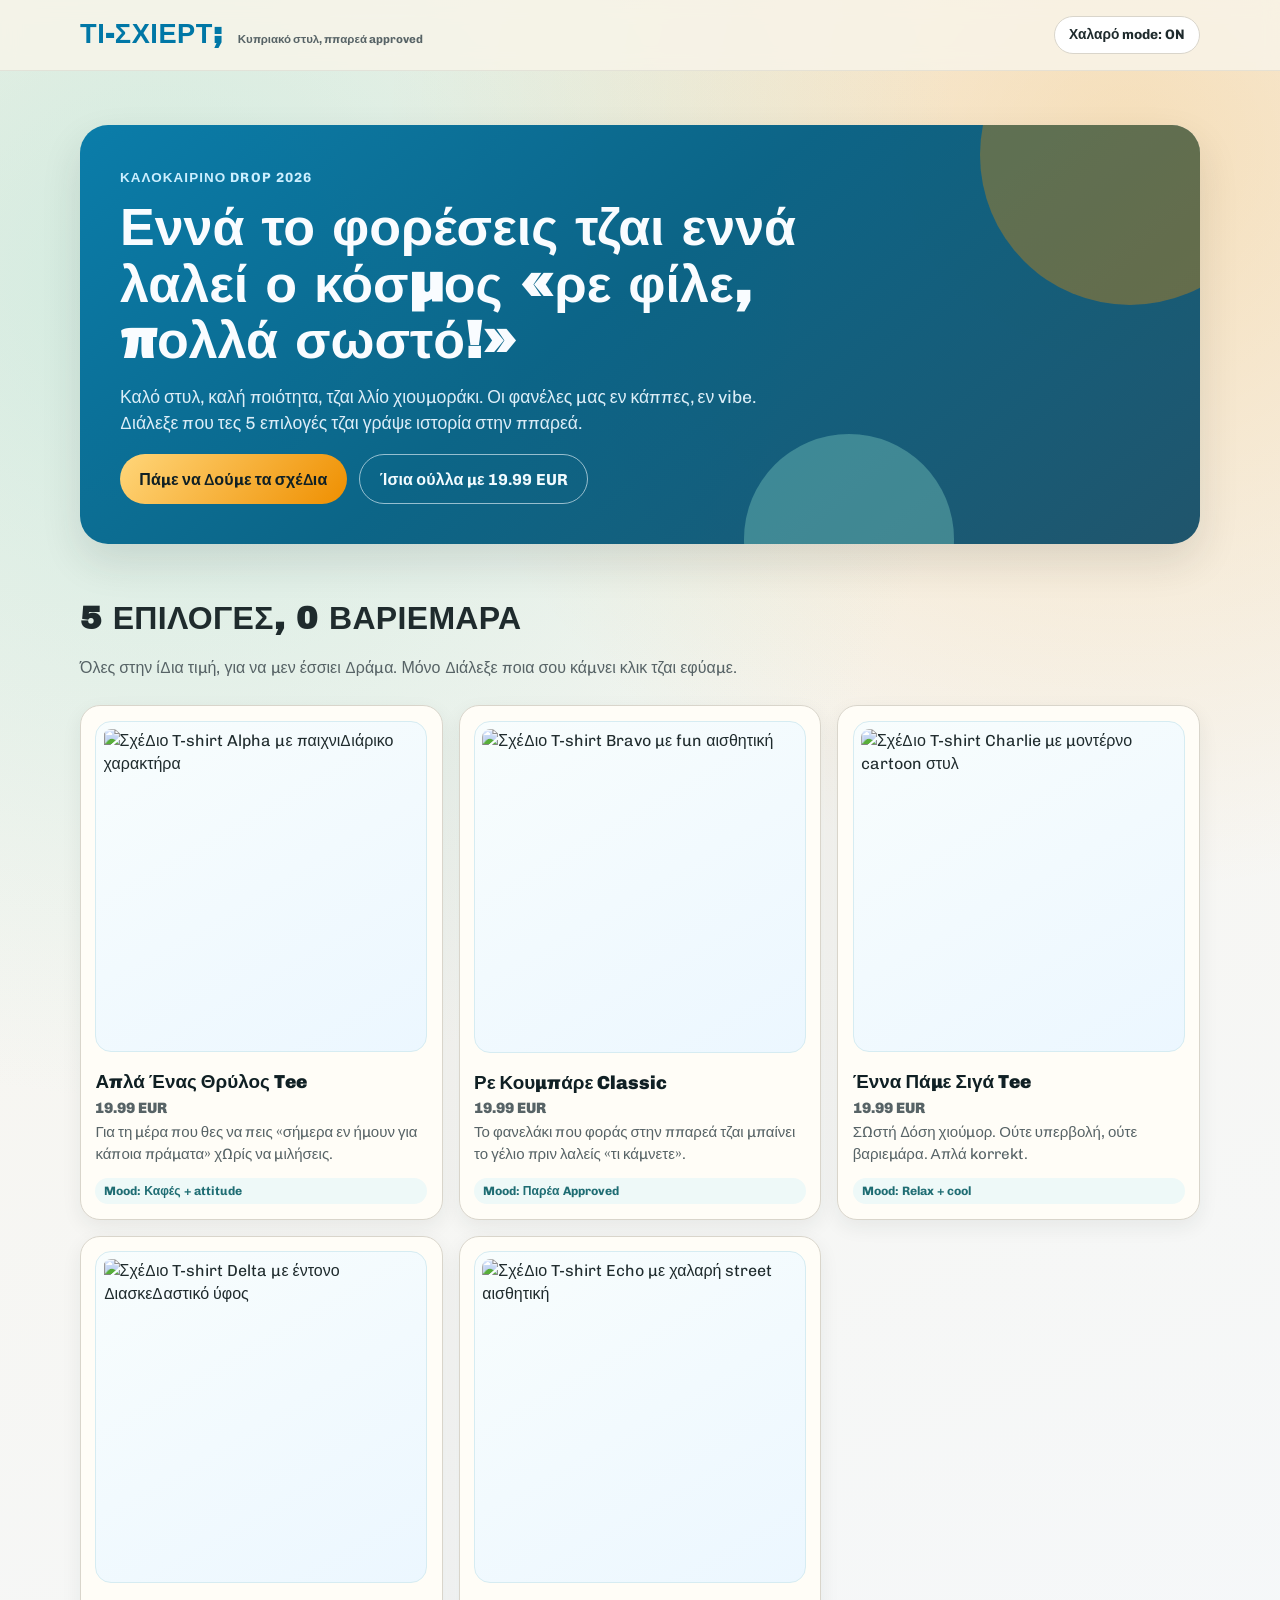
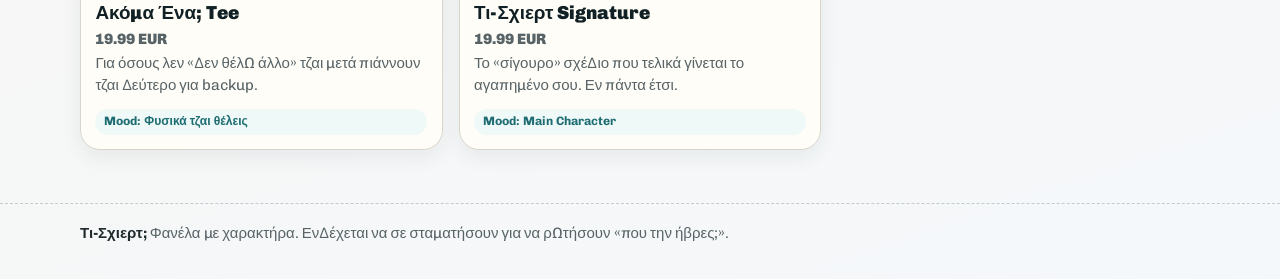
==== index.html @ bbe541c1 "Add index.html for GitHub Pages root" ====
<!DOCTYPE html>
<html lang="el">
<head>
	<meta charset="UTF-8">
	<meta name="viewport" content="width=device-width, initial-scale=1.0">
	<title>Τι-Σχιερτ; | Μαγαζί T-Shirt</title>
	<link rel="preconnect" href="https://fonts.googleapis.com">
	<link rel="preconnect" href="https://fonts.gstatic.com" crossorigin>
	<link href="https://fonts.googleapis.com/css2?family=Archivo+Black&family=Chivo:wght@400;600;700;900&display=swap" rel="stylesheet">
	<style>
		:root {
			--bg: #f8f4ea;
			--paper: #fffdf7;
			--ink: #1f2b2d;
			--muted: #576366;
			--sea: #0077a6;
			--sun: #ef8f00;
			--mint: #8dd9c8;
			--line: #d9d5cb;
			--shadow: 0 18px 40px rgba(31, 43, 45, 0.12);
			--radius-xl: 28px;
			--radius-lg: 20px;
		}

		* {
			box-sizing: border-box;
		}

		html, body {
			margin: 0;
			padding: 0;
			min-height: 100%;
		}

		body {
			font-family: "Chivo", "Segoe UI", sans-serif;
			color: var(--ink);
			background:
				radial-gradient(circle at 12% 15%, rgba(141, 217, 200, 0.35), transparent 42%),
				radial-gradient(circle at 88% 8%, rgba(239, 143, 0, 0.22), transparent 36%),
				linear-gradient(160deg, #f8f4ea 0%, #f5f8fb 100%);
			line-height: 1.45;
		}

		.container {
			width: min(1120px, calc(100% - 2rem));
			margin: 0 auto;
		}

		.site-header {
			position: sticky;
			top: 0;
			z-index: 30;
			backdrop-filter: blur(10px);
			background: rgba(248, 244, 234, 0.82);
			border-bottom: 1px solid rgba(31, 43, 45, 0.08);
		}

		.nav {
			display: flex;
			justify-content: space-between;
			align-items: center;
			gap: 1rem;
			padding: 0.95rem 0;
		}

		.brand {
			margin: 0;
			font-family: "Archivo Black", sans-serif;
			font-size: clamp(1.15rem, 1rem + 1.1vw, 1.7rem);
			letter-spacing: 0.02em;
			text-transform: uppercase;
			color: var(--sea);
		}

		.brand small {
			font-family: "Chivo", sans-serif;
			font-size: 0.72rem;
			text-transform: none;
			letter-spacing: normal;
			color: var(--muted);
			margin-left: 0.35rem;
		}

		.pill {
			display: inline-flex;
			align-items: center;
			gap: 0.45rem;
			padding: 0.5rem 0.85rem;
			border-radius: 999px;
			border: 1px solid var(--line);
			background: #fff;
			font-size: 0.86rem;
			font-weight: 700;
			color: var(--ink);
		}

		.hero {
			padding: clamp(2.2rem, 4vw, 4rem) 0 2rem;
		}

		.hero-card {
			background: linear-gradient(140deg, rgba(0, 119, 166, 0.95) 0%, rgba(0, 93, 130, 0.95) 46%, rgba(20, 77, 102, 0.95) 100%);
			color: #f9fcff;
			border-radius: var(--radius-xl);
			box-shadow: var(--shadow);
			padding: clamp(1.4rem, 3.2vw, 2.5rem);
			position: relative;
			overflow: hidden;
			isolation: isolate;
			transform: translateY(12px);
			opacity: 0;
			animation: heroIn 650ms ease-out forwards;
		}

		.hero-card::before,
		.hero-card::after {
			content: "";
			position: absolute;
			border-radius: 50%;
			pointer-events: none;
			z-index: -1;
		}

		.hero-card::before {
			width: 300px;
			height: 300px;
			right: -80px;
			top: -120px;
			background: rgba(239, 143, 0, 0.35);
		}

		.hero-card::after {
			width: 210px;
			height: 210px;
			right: 22%;
			bottom: -100px;
			background: rgba(141, 217, 200, 0.35);
		}

		.hero-label {
			display: inline-block;
			margin-bottom: 0.8rem;
			font-size: 0.84rem;
			font-weight: 700;
			letter-spacing: 0.08em;
			text-transform: uppercase;
			color: #ccefff;
		}

		.hero h2 {
			margin: 0;
			font-family: "Archivo Black", sans-serif;
			font-size: clamp(1.9rem, 1.2rem + 3.5vw, 3.25rem);
			line-height: 1.08;
			max-width: 20ch;
		}

		.hero p {
			margin: 0.95rem 0 1.2rem;
			max-width: 60ch;
			color: #dceef8;
			font-size: clamp(0.98rem, 0.9rem + 0.45vw, 1.1rem);
		}

		.hero-actions {
			display: flex;
			flex-wrap: wrap;
			gap: 0.8rem;
		}

		.button {
			border: 0;
			border-radius: 999px;
			padding: 0.78rem 1.2rem;
			font: inherit;
			font-weight: 700;
			letter-spacing: 0.01em;
			cursor: pointer;
			transition: transform 180ms ease, filter 180ms ease;
			min-height: 44px;
		}

		.button-main {
			color: #102024;
			background: linear-gradient(130deg, #ffd67a 0%, #ef8f00 100%);
		}

		.button-alt {
			color: #f1fbff;
			background: transparent;
			border: 1px solid rgba(241, 251, 255, 0.6);
		}

		.button:hover,
		.button:focus-visible {
			transform: translateY(-2px) scale(1.01);
			filter: brightness(1.03);
			outline: none;
		}

		.products {
			padding: 1.2rem 0 3.3rem;
		}

		.section-title {
			margin: 0 0 1rem;
			font-size: clamp(1.35rem, 1rem + 1.3vw, 2rem);
			font-family: "Archivo Black", sans-serif;
			color: var(--ink);
			text-transform: uppercase;
			letter-spacing: 0.01em;
		}

		.section-note {
			margin: -0.1rem 0 1.6rem;
			color: var(--muted);
			max-width: 68ch;
		}

		.product-grid {
			display: grid;
			grid-template-columns: 1fr;
			gap: 1rem;
		}

		.card {
			display: grid;
			grid-template-columns: minmax(96px, 120px) 1fr;
			gap: 1rem;
			align-items: center;
			background: var(--paper);
			border-radius: var(--radius-lg);
			border: 1px solid var(--line);
			box-shadow: 0 7px 20px rgba(31, 43, 45, 0.07);
			padding: 0.9rem;
			opacity: 0;
			transform: translateY(20px);
			transition: transform 220ms ease, box-shadow 220ms ease, border-color 220ms ease;
		}

		.card.reveal {
			animation: rise 580ms cubic-bezier(0.2, 0.8, 0.2, 1) forwards;
		}

		.card:hover,
		.card:focus-within {
			transform: translateY(-3px);
			border-color: rgba(0, 119, 166, 0.5);
			box-shadow: 0 14px 26px rgba(31, 43, 45, 0.14);
		}

		.card img {
			width: 100%;
			aspect-ratio: 1 / 1;
			object-fit: contain;
			border-radius: 16px;
			background: linear-gradient(150deg, #f8fdfd 0%, #ecf7ff 100%);
			border: 1px solid #d6ecf2;
			padding: 0.45rem;
		}

		.card h3 {
			margin: 0;
			font-size: clamp(1.02rem, 0.9rem + 0.35vw, 1.24rem);
			font-weight: 900;
			color: #102024;
		}

		.price {
			margin: 0.28rem 0;
			color: var(--sun);
			font-weight: 900;
			font-size: 1.03rem;
		}

		.card p {
			margin: 0;
			color: var(--muted);
			font-size: 0.94rem;
		}

		.tagline {
			display: inline-block;
			margin-top: 0.62rem;
			padding: 0.26rem 0.55rem;
			font-size: 0.76rem;
			font-weight: 700;
			border-radius: 999px;
			background: #eef9f8;
			color: #1f6d73;
		}

		.footer {
			padding: 1.2rem 0 2.1rem;
			border-top: 1px dashed rgba(31, 43, 45, 0.22);
			color: var(--muted);
			font-size: 0.94rem;
		}

		.footer strong {
			color: var(--ink);
		}

		.focus-ring:focus-visible,
		.card button:focus-visible,
		.button:focus-visible {
			outline: 3px solid #fed37a;
			outline-offset: 2px;
		}

		@keyframes rise {
			from {
				opacity: 0;
				transform: translateY(20px);
			}
			to {
				opacity: 1;
				transform: translateY(0);
			}
		}

		@keyframes heroIn {
			to {
				opacity: 1;
				transform: translateY(0);
			}
		}

		@media (min-width: 680px) {
			.product-grid {
				grid-template-columns: repeat(2, minmax(0, 1fr));
			}
		}

		@media (min-width: 980px) {
			.hero {
				padding-top: 3.4rem;
			}

			.product-grid {
				grid-template-columns: repeat(3, minmax(0, 1fr));
			}

			.card {
				grid-template-columns: 1fr;
				align-items: start;
			}

			.card-body {
				display: grid;
				gap: 0.15rem;
			}
		}
	</style>
</head>
<body>
	<header class="site-header">
		<div class="container nav">
			<h1 class="brand">Τι-Σχιερτ; <small>Κυπριακό στυλ, ππαρεά approved</small></h1>
			<span class="pill" aria-label="Διάθεση σελίδας">Χαλαρό mode: ON</span>
		</div>
	</header>

	<main>
		<section class="hero" aria-labelledby="hero-title">
			<div class="container hero-card">
				<span class="hero-label">Καλοκαιρινό Drop 2026</span>
				<h2 id="hero-title">Εννά το φορέσεις τζαι εννά λαλεί ο κόσμος «ρε φίλε, πολλά σωστό!»</h2>
				<p>
					Καλό στυλ, καλή ποιότητα, τζαι λλίο χιουμοράκι. Οι φανέλες μας εν κάππες, εν vibe.
					Διάλεξε που τες 5 επιλογές τζαι γράψε ιστορία στην ππαρεά.
				</p>
				<div class="hero-actions">
					<button class="button button-main focus-ring" type="button">Πάμε να δούμε τα σχέδια</button>
					<button class="button button-alt focus-ring" type="button">Ίσια ούλλα με 19.99 EUR</button>
				</div>
			</div>
		</section>

		<section class="products" aria-labelledby="products-title">
			<div class="container">
				<h2 class="section-title" id="products-title">5 επιλογές, 0 βαριεμάρα</h2>
				<p class="section-note">
					Όλες στην ίδια τιμή, για να μεν έσσιει δράμα. Μόνο διάλεξε ποια σου κάμνει κλικ τζαι εφύαμε.
				</p>

				<div class="product-grid">
					<article class="card" style="animation-delay: 80ms;">
						<img src="assets/icons/a1.png" alt="Σχέδιο T-shirt Alpha με παιχνιδιάρικο χαρακτήρα">
						<div class="card-body">
							<h3>Απλά Ένας Θρύλος Tee</h3>
							<p class="price">19.99 EUR</p>
							<p>Για τη μέρα που θες να πεις «σήμερα εν ήμουν για κάποια πράματα» χωρίς να μιλήσεις.</p>
							<span class="tagline">Mood: Καφές + attitude</span>
						</div>
					</article>

					<article class="card" style="animation-delay: 140ms;">
						<img src="assets/icons/b1.png" alt="Σχέδιο T-shirt Bravo με fun αισθητική">
						<div class="card-body">
							<h3>Ρε Κουμπάρε Classic</h3>
							<p class="price">19.99 EUR</p>
							<p>Το φανελάκι που φοράς στην ππαρεά τζαι μπαίνει το γέλιο πριν λαλείς «τι κάμνετε».</p>
							<span class="tagline">Mood: Παρέα Approved</span>
						</div>
					</article>

					<article class="card" style="animation-delay: 200ms;">
						<img src="assets/icons/c1.png" alt="Σχέδιο T-shirt Charlie με μοντέρνο cartoon στυλ">
						<div class="card-body">
							<h3>Έννα Πάμε Σιγά Tee</h3>
							<p class="price">19.99 EUR</p>
							<p>Σωστή δόση χιούμορ. Ούτε υπερβολή, ούτε βαριεμάρα. Απλά korrekt.</p>
							<span class="tagline">Mood: Relax + cool</span>
						</div>
					</article>

					<article class="card" style="animation-delay: 260ms;">
						<img src="assets/icons/d1.png" alt="Σχέδιο T-shirt Delta με έντονο διασκεδαστικό ύφος">
						<div class="card-body">
							<h3>Ακόμα Ένα; Tee</h3>
							<p class="price">19.99 EUR</p>
							<p>Για όσους λεν «δεν θέλω άλλο» τζαι μετά πιάννουν τζαι δεύτερο για backup.</p>
							<span class="tagline">Mood: Φυσικά τζαι θέλεις</span>
						</div>
					</article>

					<article class="card" style="animation-delay: 320ms;">
						<img src="assets/icons/e1.png" alt="Σχέδιο T-shirt Echo με χαλαρή street αισθητική">
						<div class="card-body">
							<h3>Τι-Σχιερτ Signature</h3>
							<p class="price">19.99 EUR</p>
							<p>Το «σίγουρο» σχέδιο που τελικά γίνεται το αγαπημένο σου. Εν πάντα έτσι.</p>
							<span class="tagline">Mood: Main Character</span>
						</div>
					</article>
				</div>
			</div>
		</section>
	</main>

	<footer class="footer">
		<div class="container">
			<strong>Τι-Σχιερτ;</strong> Φανέλα με χαρακτήρα. Ενδέχεται να σε σταματήσουν για να ρωτήσουν «που την ήβρες;».
		</div>
	</footer>

	<script>
		const cards = document.querySelectorAll('.card');
		const observer = new IntersectionObserver((entries) => {
			entries.forEach((entry) => {
				if (entry.isIntersecting) {
					entry.target.classList.add('reveal');
					observer.unobserve(entry.target);
				}
			});
		}, { threshold: 0.18 });

		cards.forEach((card) => observer.observe(card));
	</script>
</body>
</html>
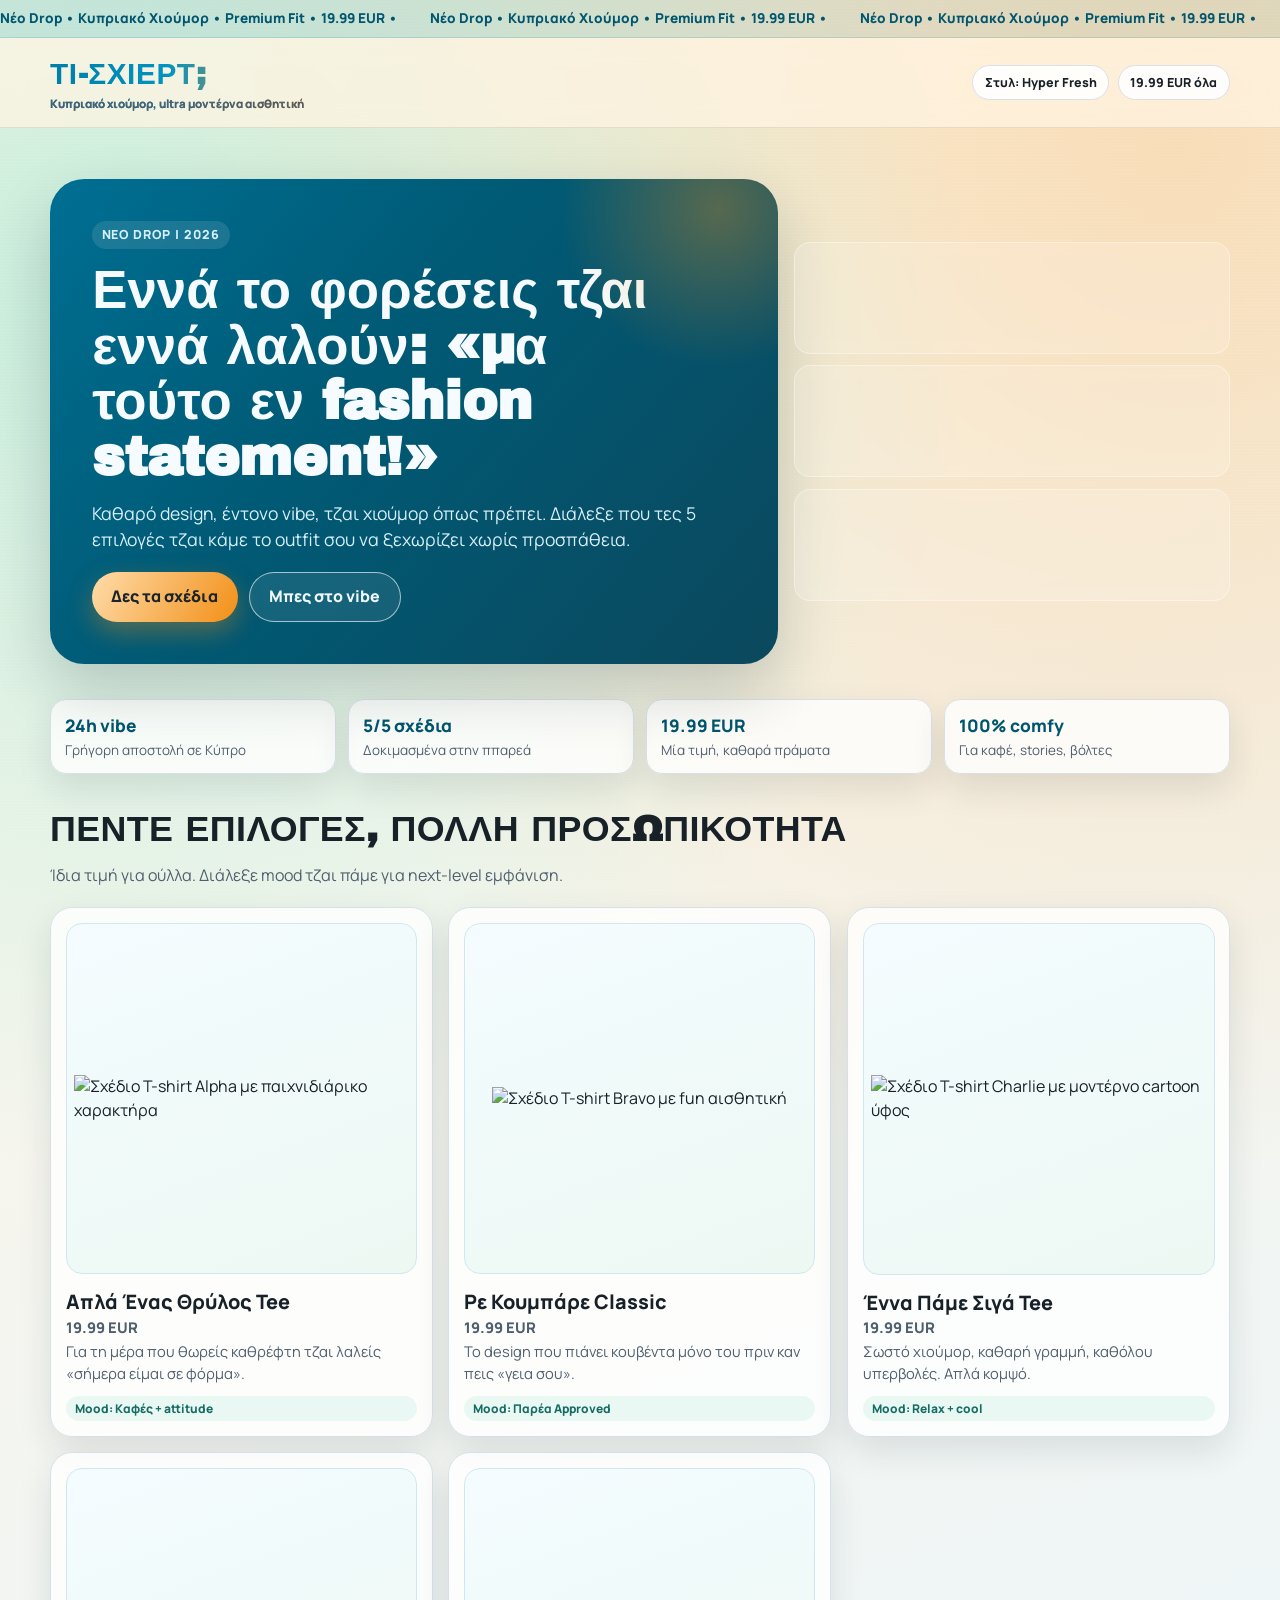
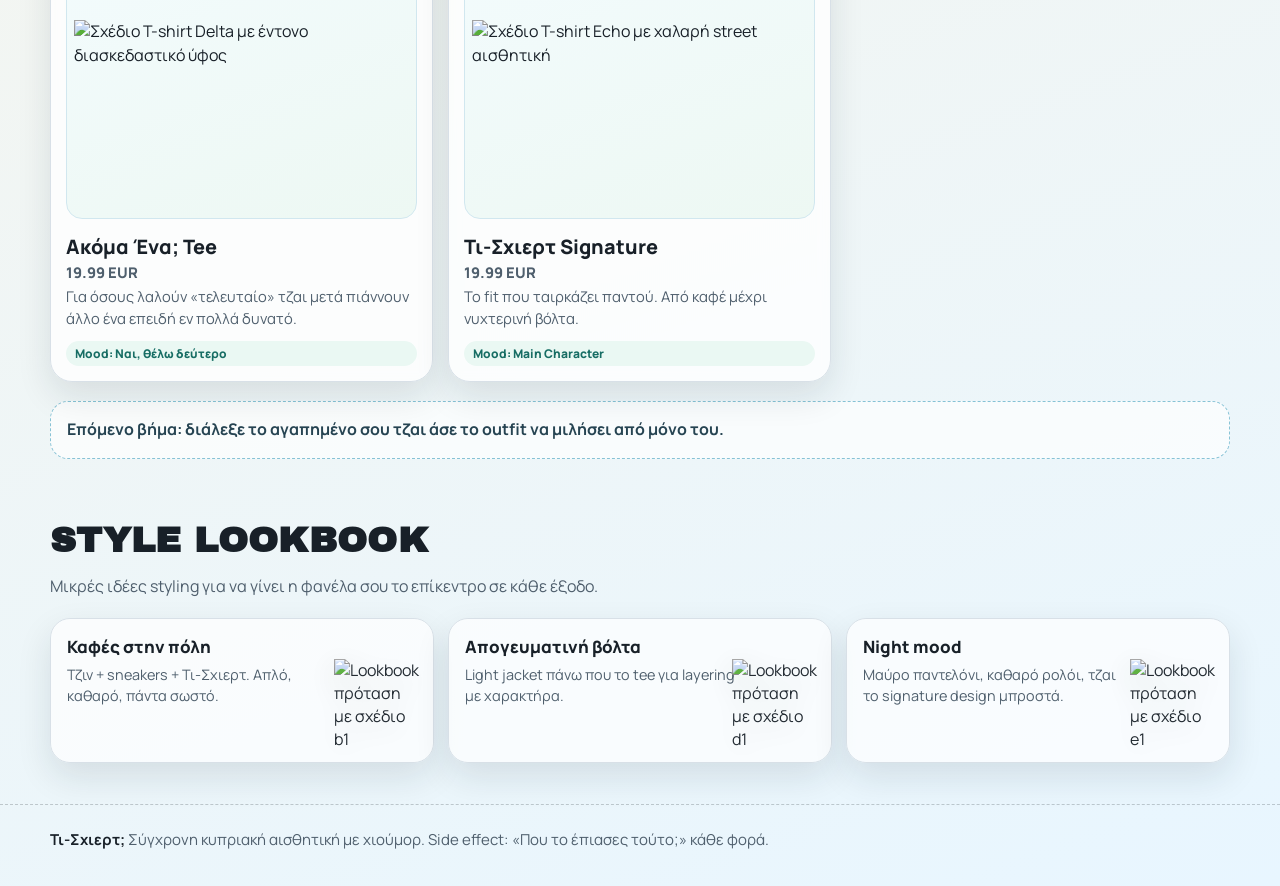
==== commit 8dea471c: "Elevate UI with ultra-modern visuals and richer animations" ====
--- a/index.html
+++ b/index.html
@@ -3,57 +3,120 @@
 <head>
 	<meta charset="UTF-8">
 	<meta name="viewport" content="width=device-width, initial-scale=1.0">
-	<title>Τι-Σχιερτ; | Μαγαζί T-Shirt</title>
+	<title>Τι-Σχιερτ; | Ultra Modern T-Shirt Shop</title>
 	<link rel="preconnect" href="https://fonts.googleapis.com">
 	<link rel="preconnect" href="https://fonts.gstatic.com" crossorigin>
-	<link href="https://fonts.googleapis.com/css2?family=Archivo+Black&family=Chivo:wght@400;600;700;900&display=swap" rel="stylesheet">
+	<link href="https://fonts.googleapis.com/css2?family=Archivo+Black&family=Manrope:wght@400;500;600;700;800&display=swap" rel="stylesheet">
 	<style>
 		:root {
-			--bg: #f8f4ea;
-			--paper: #fffdf7;
-			--ink: #1f2b2d;
-			--muted: #576366;
-			--sea: #0077a6;
-			--sun: #ef8f00;
-			--mint: #8dd9c8;
-			--line: #d9d5cb;
-			--shadow: 0 18px 40px rgba(31, 43, 45, 0.12);
-			--radius-xl: 28px;
-			--radius-lg: 20px;
+			--bg-1: #fff5e3;
+			--bg-2: #e8f6ff;
+			--ink: #182028;
+			--muted: #4f5f6d;
+			--brand: #007ea7;
+			--brand-deep: #00566f;
+			--accent: #f28f16;
+			--mint: #97e8d4;
+			--line: #d8e0e7;
+			--card: rgba(255, 255, 255, 0.78);
+			--shadow-soft: 0 14px 35px rgba(20, 36, 46, 0.11);
+			--shadow-strong: 0 26px 60px rgba(20, 36, 46, 0.2);
+			--radius-xl: 34px;
+			--radius-lg: 22px;
 		}
 
 		* {
 			box-sizing: border-box;
 		}
 
-		html, body {
+		html,
+		body {
 			margin: 0;
 			padding: 0;
-			min-height: 100%;
 		}
 
 		body {
-			font-family: "Chivo", "Segoe UI", sans-serif;
+			font-family: "Manrope", "Segoe UI", sans-serif;
 			color: var(--ink);
+			line-height: 1.45;
 			background:
-				radial-gradient(circle at 12% 15%, rgba(141, 217, 200, 0.35), transparent 42%),
-				radial-gradient(circle at 88% 8%, rgba(239, 143, 0, 0.22), transparent 36%),
-				linear-gradient(160deg, #f8f4ea 0%, #f5f8fb 100%);
-			line-height: 1.45;
+				radial-gradient(circle at 8% 12%, rgba(151, 232, 212, 0.52), transparent 35%),
+				radial-gradient(circle at 92% 6%, rgba(242, 143, 22, 0.24), transparent 40%),
+				linear-gradient(160deg, var(--bg-1) 0%, var(--bg-2) 100%);
+			min-height: 100vh;
+			overflow-x: hidden;
+		}
+
+		body::before {
+			content: "";
+			position: fixed;
+			inset: 0;
+			pointer-events: none;
+			z-index: -1;
+			opacity: 0.22;
+			background: repeating-linear-gradient(
+				0deg,
+				rgba(255, 255, 255, 0.35) 0,
+				rgba(255, 255, 255, 0.35) 1px,
+				transparent 1px,
+				transparent 3px
+			);
+		}
+
+		.progress-line {
+			position: fixed;
+			top: 0;
+			left: 0;
+			height: 4px;
+			width: 0;
+			z-index: 120;
+			background: linear-gradient(90deg, #00a4da 0%, #35c4ef 35%, #f28f16 100%);
+			box-shadow: 0 2px 12px rgba(0, 126, 167, 0.45);
+		}
+
+		.pointer-glow {
+			position: fixed;
+			width: 320px;
+			height: 320px;
+			border-radius: 50%;
+			pointer-events: none;
+			z-index: 2;
+			opacity: 0;
+			mix-blend-mode: screen;
+			background: radial-gradient(circle, rgba(94, 198, 230, 0.24) 0%, rgba(94, 198, 230, 0) 65%);
+			transform: translate(-50%, -50%);
+			transition: opacity 220ms ease;
 		}
 
 		.container {
-			width: min(1120px, calc(100% - 2rem));
+			width: min(1180px, calc(100% - 2rem));
 			margin: 0 auto;
+		}
+
+		.top-strip {
+			background: rgba(0, 126, 167, 0.1);
+			border-bottom: 1px solid rgba(0, 126, 167, 0.16);
+			overflow: hidden;
+		}
+
+		.marquee {
+			display: flex;
+			gap: 2rem;
+			width: max-content;
+			padding: 0.55rem 0;
+			font-size: 0.85rem;
+			font-weight: 800;
+			color: var(--brand-deep);
+			animation: moveStrip 24s linear infinite;
 		}
 
 		.site-header {
 			position: sticky;
 			top: 0;
-			z-index: 30;
-			backdrop-filter: blur(10px);
-			background: rgba(248, 244, 234, 0.82);
-			border-bottom: 1px solid rgba(31, 43, 45, 0.08);
+			z-index: 100;
+			background: rgba(255, 245, 227, 0.73);
+			backdrop-filter: blur(12px);
+			border-bottom: 1px solid rgba(24, 32, 40, 0.1);
 		}
 
 		.nav {
@@ -61,241 +124,415 @@
 			justify-content: space-between;
 			align-items: center;
 			gap: 1rem;
-			padding: 0.95rem 0;
+			padding: 0.9rem 0;
 		}
 
 		.brand {
 			margin: 0;
 			font-family: "Archivo Black", sans-serif;
-			font-size: clamp(1.15rem, 1rem + 1.1vw, 1.7rem);
+			font-size: clamp(1.1rem, 1rem + 1.4vw, 1.86rem);
+			text-transform: uppercase;
 			letter-spacing: 0.02em;
-			text-transform: uppercase;
-			color: var(--sea);
+			background: linear-gradient(100deg, #007ea7 0%, #0093c2 45%, #f28f16 100%);
+			-webkit-background-clip: text;
+			background-clip: text;
+			color: transparent;
 		}
 
 		.brand small {
-			font-family: "Chivo", sans-serif;
+			display: block;
+			font-family: "Manrope", sans-serif;
 			font-size: 0.72rem;
+			font-weight: 800;
+			letter-spacing: 0;
 			text-transform: none;
-			letter-spacing: normal;
 			color: var(--muted);
-			margin-left: 0.35rem;
-		}
-
-		.pill {
-			display: inline-flex;
+		}
+
+		.nav-right {
+			display: flex;
+			gap: 0.55rem;
 			align-items: center;
-			gap: 0.45rem;
-			padding: 0.5rem 0.85rem;
+		}
+
+		.badge {
+			font-size: 0.78rem;
+			font-weight: 800;
+			padding: 0.45rem 0.72rem;
 			border-radius: 999px;
+			background: rgba(255, 255, 255, 0.9);
 			border: 1px solid var(--line);
-			background: #fff;
-			font-size: 0.86rem;
-			font-weight: 700;
-			color: var(--ink);
+			white-space: nowrap;
 		}
 
 		.hero {
-			padding: clamp(2.2rem, 4vw, 4rem) 0 2rem;
+			padding: clamp(1.8rem, 4vw, 3.8rem) 0 1.2rem;
+		}
+
+		.hero-grid {
+			display: grid;
+			gap: 1rem;
 		}
 
 		.hero-card {
-			background: linear-gradient(140deg, rgba(0, 119, 166, 0.95) 0%, rgba(0, 93, 130, 0.95) 46%, rgba(20, 77, 102, 0.95) 100%);
-			color: #f9fcff;
-			border-radius: var(--radius-xl);
-			box-shadow: var(--shadow);
-			padding: clamp(1.4rem, 3.2vw, 2.5rem);
 			position: relative;
 			overflow: hidden;
 			isolation: isolate;
-			transform: translateY(12px);
+			border-radius: var(--radius-xl);
+			padding: clamp(1.3rem, 3.3vw, 2.7rem);
+			color: #f6fbff;
+			background: linear-gradient(130deg, #006f93 0%, #005a75 42%, #0b485d 100%);
+			box-shadow: var(--shadow-strong);
+			transform: translateY(16px);
 			opacity: 0;
-			animation: heroIn 650ms ease-out forwards;
-		}
-
-		.hero-card::before,
+			animation: revealUp 760ms cubic-bezier(0.2, 0.8, 0.2, 1) forwards;
+		}
+
+		.hero-card::before {
+			content: "";
+			position: absolute;
+			inset: -2px;
+			border-radius: inherit;
+			padding: 1px;
+			background: conic-gradient(from 140deg, rgba(255, 255, 255, 0.35), rgba(151, 232, 212, 0.5), rgba(242, 143, 22, 0.4), rgba(255, 255, 255, 0.35));
+			-webkit-mask: linear-gradient(#fff 0 0) content-box, linear-gradient(#fff 0 0);
+			-webkit-mask-composite: xor;
+			mask-composite: exclude;
+			opacity: 0.7;
+			animation: spinBorder 12s linear infinite;
+			pointer-events: none;
+		}
+
 		.hero-card::after {
 			content: "";
 			position: absolute;
+			width: 340px;
+			height: 340px;
+			right: -110px;
+			top: -140px;
 			border-radius: 50%;
+			background: radial-gradient(circle, rgba(242, 143, 22, 0.35) 0%, rgba(242, 143, 22, 0) 66%);
 			pointer-events: none;
-			z-index: -1;
-		}
-
-		.hero-card::before {
-			width: 300px;
-			height: 300px;
-			right: -80px;
-			top: -120px;
-			background: rgba(239, 143, 0, 0.35);
-		}
-
-		.hero-card::after {
-			width: 210px;
-			height: 210px;
-			right: 22%;
-			bottom: -100px;
-			background: rgba(141, 217, 200, 0.35);
 		}
 
 		.hero-label {
 			display: inline-block;
-			margin-bottom: 0.8rem;
-			font-size: 0.84rem;
-			font-weight: 700;
+			padding: 0.3rem 0.58rem;
+			border-radius: 999px;
+			font-size: 0.78rem;
+			font-weight: 800;
 			letter-spacing: 0.08em;
 			text-transform: uppercase;
-			color: #ccefff;
-		}
-
-		.hero h2 {
-			margin: 0;
+			color: #d7f1ff;
+			background: rgba(255, 255, 255, 0.11);
+			backdrop-filter: blur(4px);
+		}
+
+		.hero-title {
+			margin: 0.9rem 0 0;
 			font-family: "Archivo Black", sans-serif;
-			font-size: clamp(1.9rem, 1.2rem + 3.5vw, 3.25rem);
-			line-height: 1.08;
-			max-width: 20ch;
-		}
-
-		.hero p {
-			margin: 0.95rem 0 1.2rem;
-			max-width: 60ch;
-			color: #dceef8;
-			font-size: clamp(0.98rem, 0.9rem + 0.45vw, 1.1rem);
+			font-size: clamp(1.7rem, 1.14rem + 3.4vw, 3.3rem);
+			line-height: 1.05;
+			max-width: 16ch;
+		}
+
+		.hero-text {
+			margin: 1rem 0 1.25rem;
+			max-width: 58ch;
+			font-size: clamp(0.96rem, 0.88rem + 0.4vw, 1.1rem);
+			color: #d9f0fb;
 		}
 
 		.hero-actions {
 			display: flex;
 			flex-wrap: wrap;
-			gap: 0.8rem;
+			gap: 0.72rem;
 		}
 
 		.button {
+			appearance: none;
 			border: 0;
 			border-radius: 999px;
-			padding: 0.78rem 1.2rem;
+			padding: 0.76rem 1.2rem;
+			min-height: 46px;
 			font: inherit;
-			font-weight: 700;
-			letter-spacing: 0.01em;
+			font-weight: 800;
 			cursor: pointer;
-			transition: transform 180ms ease, filter 180ms ease;
-			min-height: 44px;
+			transition: transform 180ms ease, filter 180ms ease, box-shadow 180ms ease;
 		}
 
 		.button-main {
-			color: #102024;
-			background: linear-gradient(130deg, #ffd67a 0%, #ef8f00 100%);
+			background: linear-gradient(120deg, #ffdcaa 0%, #f28f16 100%);
+			color: #1b232b;
+			box-shadow: 0 10px 24px rgba(242, 143, 22, 0.35);
 		}
 
 		.button-alt {
-			color: #f1fbff;
-			background: transparent;
-			border: 1px solid rgba(241, 251, 255, 0.6);
+			color: #edf9ff;
+			border: 1px solid rgba(255, 255, 255, 0.63);
+			background: rgba(255, 255, 255, 0.08);
 		}
 
 		.button:hover,
 		.button:focus-visible {
-			transform: translateY(-2px) scale(1.01);
-			filter: brightness(1.03);
+			transform: translateY(-2px) scale(1.015);
+			filter: brightness(1.05);
 			outline: none;
 		}
 
+		.hero-visual {
+			display: grid;
+			grid-template-columns: repeat(3, minmax(0, 1fr));
+			gap: 0.72rem;
+			perspective: 900px;
+			margin-top: 0.95rem;
+		}
+
+		.float-card {
+			min-height: 90px;
+			display: grid;
+			place-items: center;
+			padding: 0.55rem;
+			border-radius: 16px;
+			background: rgba(255, 255, 255, 0.16);
+			border: 1px solid rgba(255, 255, 255, 0.38);
+			backdrop-filter: blur(6px);
+			transform-style: preserve-3d;
+			transition: transform 280ms ease;
+			animation: floatY 4.3s ease-in-out infinite;
+		}
+
+		.float-card:nth-child(2) {
+			animation-delay: 300ms;
+		}
+
+		.float-card:nth-child(3) {
+			animation-delay: 600ms;
+		}
+
+		.float-card img {
+			width: min(72px, 100%);
+			height: auto;
+			filter: drop-shadow(0 4px 10px rgba(0, 0, 0, 0.18));
+		}
+
+		.strip {
+			padding: 1rem 0 1.45rem;
+		}
+
+		.strip-grid {
+			display: grid;
+			gap: 0.75rem;
+			grid-template-columns: repeat(2, minmax(0, 1fr));
+		}
+
+		.kpi {
+			padding: 0.78rem 0.9rem;
+			border-radius: 16px;
+			border: 1px solid var(--line);
+			background: var(--card);
+			box-shadow: var(--shadow-soft);
+		}
+
+		.kpi strong {
+			display: block;
+			font-size: 1.08rem;
+			font-weight: 900;
+			color: var(--brand-deep);
+		}
+
+		.kpi span {
+			font-size: 0.84rem;
+			color: var(--muted);
+		}
+
 		.products {
-			padding: 1.2rem 0 3.3rem;
+			padding: 0.4rem 0 2.3rem;
 		}
 
 		.section-title {
-			margin: 0 0 1rem;
-			font-size: clamp(1.35rem, 1rem + 1.3vw, 2rem);
+			margin: 0;
 			font-family: "Archivo Black", sans-serif;
-			color: var(--ink);
+			font-size: clamp(1.34rem, 1rem + 1.6vw, 2.24rem);
+			letter-spacing: 0.01em;
 			text-transform: uppercase;
-			letter-spacing: 0.01em;
 		}
 
 		.section-note {
-			margin: -0.1rem 0 1.6rem;
+			margin: 0.5rem 0 1.25rem;
+			max-width: 62ch;
 			color: var(--muted);
-			max-width: 68ch;
 		}
 
 		.product-grid {
 			display: grid;
 			grid-template-columns: 1fr;
+			gap: 0.95rem;
+		}
+
+		.card {
+			position: relative;
+			overflow: hidden;
+			display: grid;
+			grid-template-columns: minmax(94px, 118px) 1fr;
+			align-items: center;
 			gap: 1rem;
-		}
-
-		.card {
-			display: grid;
-			grid-template-columns: minmax(96px, 120px) 1fr;
-			gap: 1rem;
-			align-items: center;
-			background: var(--paper);
+			padding: 0.92rem;
 			border-radius: var(--radius-lg);
 			border: 1px solid var(--line);
-			box-shadow: 0 7px 20px rgba(31, 43, 45, 0.07);
-			padding: 0.9rem;
+			background: var(--card);
+			backdrop-filter: blur(6px);
+			box-shadow: var(--shadow-soft);
 			opacity: 0;
-			transform: translateY(20px);
-			transition: transform 220ms ease, box-shadow 220ms ease, border-color 220ms ease;
+			transform: translateY(20px) scale(0.99);
+			transition: transform 230ms ease, box-shadow 230ms ease, border-color 230ms ease;
+		}
+
+		.card::after {
+			content: "";
+			position: absolute;
+			inset: 0;
+			pointer-events: none;
+			background: linear-gradient(115deg, transparent 0%, rgba(255, 255, 255, 0.42) 44%, transparent 70%);
+			transform: translateX(-120%);
+			transition: transform 520ms ease;
+		}
+
+		.card:hover::after {
+			transform: translateX(120%);
 		}
 
 		.card.reveal {
-			animation: rise 580ms cubic-bezier(0.2, 0.8, 0.2, 1) forwards;
+			animation: cardIn 640ms cubic-bezier(0.2, 0.8, 0.2, 1) forwards;
 		}
 
 		.card:hover,
 		.card:focus-within {
-			transform: translateY(-3px);
-			border-color: rgba(0, 119, 166, 0.5);
-			box-shadow: 0 14px 26px rgba(31, 43, 45, 0.14);
-		}
-
-		.card img {
+			transform: translateY(-4px) scale(1.003);
+			border-color: rgba(0, 126, 167, 0.45);
+			box-shadow: var(--shadow-strong);
+		}
+
+		.card-media {
 			width: 100%;
 			aspect-ratio: 1 / 1;
-			object-fit: contain;
+			display: grid;
+			place-items: center;
+			padding: 0.45rem;
 			border-radius: 16px;
-			background: linear-gradient(150deg, #f8fdfd 0%, #ecf7ff 100%);
-			border: 1px solid #d6ecf2;
-			padding: 0.45rem;
+			border: 1px solid #d1e7ef;
+			background: linear-gradient(160deg, #f4fcff 0%, #edf8f3 100%);
+		}
+
+		.card-media img {
+			max-width: 100%;
+			height: auto;
+			transition: transform 260ms ease;
+		}
+
+		.card:hover .card-media img {
+			transform: translateY(-2px) scale(1.06) rotate(-1.3deg);
 		}
 
 		.card h3 {
 			margin: 0;
-			font-size: clamp(1.02rem, 0.9rem + 0.35vw, 1.24rem);
+			font-size: clamp(1rem, 0.9rem + 0.5vw, 1.24rem);
+			line-height: 1.16;
 			font-weight: 900;
-			color: #102024;
 		}
 
 		.price {
 			margin: 0.28rem 0;
-			color: var(--sun);
+			font-size: 1.03rem;
 			font-weight: 900;
-			font-size: 1.03rem;
+			color: #db7b07;
 		}
 
 		.card p {
 			margin: 0;
+			font-size: 0.92rem;
 			color: var(--muted);
+		}
+
+		.tagline {
+			display: inline-flex;
+			margin-top: 0.58rem;
+			padding: 0.24rem 0.56rem;
+			border-radius: 999px;
+			font-size: 0.75rem;
+			font-weight: 800;
+			background: #eaf8f3;
+			color: #176d64;
+		}
+
+		.lookbook {
+			padding: 0.2rem 0 2.6rem;
+		}
+
+		.lookbook-shell {
+			display: grid;
+			gap: 0.9rem;
+			grid-template-columns: 1fr;
+		}
+
+		.lookbook-card {
+			position: relative;
+			overflow: hidden;
+			border-radius: 20px;
+			padding: 1rem;
+			border: 1px solid var(--line);
+			background: rgba(255, 255, 255, 0.7);
+			box-shadow: var(--shadow-soft);
+			min-height: 145px;
+		}
+
+		.reveal-item {
+			opacity: 0;
+			transform: translateY(18px) scale(0.99);
+		}
+
+		.reveal-item.reveal {
+			animation: cardIn 640ms cubic-bezier(0.2, 0.8, 0.2, 1) forwards;
+		}
+
+		.lookbook-card h3 {
+			margin: 0 0 0.35rem;
+			font-size: 1.06rem;
+			font-weight: 900;
+		}
+
+		.lookbook-card p {
+			margin: 0;
+			font-size: 0.9rem;
+			color: var(--muted);
+			max-width: 30ch;
+		}
+
+		.lookbook-card img {
+			position: absolute;
+			right: 0.8rem;
+			bottom: 0.65rem;
+			width: 86px;
+			height: auto;
+			opacity: 0.95;
+			filter: drop-shadow(0 8px 16px rgba(0, 0, 0, 0.16));
+		}
+
+		.cta {
+			margin-top: 1.2rem;
+			padding: 1rem;
+			border-radius: 18px;
+			border: 1px dashed rgba(0, 126, 167, 0.46);
+			background: rgba(255, 255, 255, 0.66);
+			font-weight: 700;
+			color: #264452;
+		}
+
+		.footer {
+			padding: 1.5rem 0 2.2rem;
+			border-top: 1px dashed rgba(24, 32, 40, 0.22);
 			font-size: 0.94rem;
-		}
-
-		.tagline {
-			display: inline-block;
-			margin-top: 0.62rem;
-			padding: 0.26rem 0.55rem;
-			font-size: 0.76rem;
-			font-weight: 700;
-			border-radius: 999px;
-			background: #eef9f8;
-			color: #1f6d73;
-		}
-
-		.footer {
-			padding: 1.2rem 0 2.1rem;
-			border-top: 1px dashed rgba(31, 43, 45, 0.22);
 			color: var(--muted);
-			font-size: 0.94rem;
 		}
 
 		.footer strong {
@@ -303,39 +540,82 @@
 		}
 
 		.focus-ring:focus-visible,
-		.card button:focus-visible,
 		.button:focus-visible {
-			outline: 3px solid #fed37a;
+			outline: 3px solid #ffdca8;
 			outline-offset: 2px;
 		}
 
-		@keyframes rise {
-			from {
-				opacity: 0;
-				transform: translateY(20px);
-			}
+		@keyframes revealUp {
 			to {
 				opacity: 1;
 				transform: translateY(0);
 			}
 		}
 
-		@keyframes heroIn {
+		@keyframes cardIn {
+			from {
+				opacity: 0;
+				transform: translateY(20px) scale(0.99);
+			}
 			to {
 				opacity: 1;
+				transform: translateY(0) scale(1);
+			}
+		}
+
+		@keyframes floatY {
+			0%,
+			100% {
 				transform: translateY(0);
 			}
-		}
-
-		@media (min-width: 680px) {
+			50% {
+				transform: translateY(-5px);
+			}
+		}
+
+		@keyframes moveStrip {
+			0% {
+				transform: translateX(0);
+			}
+			100% {
+				transform: translateX(-50%);
+			}
+		}
+
+		@keyframes spinBorder {
+			to {
+				transform: rotate(360deg);
+			}
+		}
+
+		@media (min-width: 760px) {
+			.strip-grid {
+				grid-template-columns: repeat(4, minmax(0, 1fr));
+			}
+
 			.product-grid {
 				grid-template-columns: repeat(2, minmax(0, 1fr));
 			}
+
+			.lookbook-shell {
+				grid-template-columns: repeat(2, minmax(0, 1fr));
+			}
 		}
 
 		@media (min-width: 980px) {
-			.hero {
-				padding-top: 3.4rem;
+			.hero-grid {
+				grid-template-columns: 1.25fr 0.75fr;
+				align-items: stretch;
+			}
+
+			.hero-visual {
+				grid-template-columns: 1fr;
+				align-content: center;
+				margin-top: 0;
+			}
+
+			.float-card {
+				min-height: 112px;
 			}
 
 			.product-grid {
@@ -349,91 +629,161 @@
 
 			.card-body {
 				display: grid;
-				gap: 0.15rem;
+				gap: 0.2rem;
+			}
+
+			.lookbook-shell {
+				grid-template-columns: repeat(3, minmax(0, 1fr));
+			}
+		}
+
+		@media (prefers-reduced-motion: reduce) {
+			*,
+			*::before,
+			*::after {
+				animation: none !important;
+				transition: none !important;
 			}
 		}
 	</style>
 </head>
 <body>
+	<div class="progress-line" id="progressLine" aria-hidden="true"></div>
+	<div class="pointer-glow" id="pointerGlow" aria-hidden="true"></div>
+
+	<div class="top-strip" aria-hidden="true">
+		<div class="marquee">
+			<span>Νέο Drop • Κυπριακό Χιούμορ • Premium Fit • 19.99 EUR •</span>
+			<span>Νέο Drop • Κυπριακό Χιούμορ • Premium Fit • 19.99 EUR •</span>
+			<span>Νέο Drop • Κυπριακό Χιούμορ • Premium Fit • 19.99 EUR •</span>
+		</div>
+	</div>
+
 	<header class="site-header">
 		<div class="container nav">
-			<h1 class="brand">Τι-Σχιερτ; <small>Κυπριακό στυλ, ππαρεά approved</small></h1>
-			<span class="pill" aria-label="Διάθεση σελίδας">Χαλαρό mode: ON</span>
+			<h1 class="brand">Τι-Σχιερτ;
+				<small>Κυπριακό χιούμορ, ultra μοντέρνα αισθητική</small>
+			</h1>
+			<div class="nav-right">
+				<span class="badge" aria-label="Στυλ">Στυλ: Hyper Fresh</span>
+				<span class="badge" aria-label="Τιμή">19.99 EUR όλα</span>
+			</div>
 		</div>
 	</header>
 
 	<main>
 		<section class="hero" aria-labelledby="hero-title">
-			<div class="container hero-card">
-				<span class="hero-label">Καλοκαιρινό Drop 2026</span>
-				<h2 id="hero-title">Εννά το φορέσεις τζαι εννά λαλεί ο κόσμος «ρε φίλε, πολλά σωστό!»</h2>
-				<p>
-					Καλό στυλ, καλή ποιότητα, τζαι λλίο χιουμοράκι. Οι φανέλες μας εν κάππες, εν vibe.
-					Διάλεξε που τες 5 επιλογές τζαι γράψε ιστορία στην ππαρεά.
-				</p>
-				<div class="hero-actions">
-					<button class="button button-main focus-ring" type="button">Πάμε να δούμε τα σχέδια</button>
-					<button class="button button-alt focus-ring" type="button">Ίσια ούλλα με 19.99 EUR</button>
+			<div class="container hero-grid">
+				<div class="hero-card">
+					<span class="hero-label">Νέο Drop | 2026</span>
+					<h2 class="hero-title" id="hero-title">Εννά το φορέσεις τζαι εννά λαλούν: «μα τούτο εν fashion statement!»</h2>
+					<p class="hero-text">
+						Καθαρό design, έντονο vibe, τζαι χιούμορ όπως πρέπει. Διάλεξε που τες 5 επιλογές
+						τζαι κάμε το outfit σου να ξεχωρίζει χωρίς προσπάθεια.
+					</p>
+					<div class="hero-actions">
+						<button class="button button-main focus-ring" type="button">Δες τα σχέδια</button>
+						<button class="button button-alt focus-ring" type="button">Μπες στο vibe</button>
+					</div>
+				</div>
+
+				<div class="hero-visual" id="heroVisual" aria-hidden="true">
+					<div class="float-card"><img src="assets/icons/a1.png" alt=""></div>
+					<div class="float-card"><img src="assets/icons/c1.png" alt=""></div>
+					<div class="float-card"><img src="assets/icons/e1.png" alt=""></div>
 				</div>
 			</div>
 		</section>
 
+		<section class="strip" aria-label="Στοιχεία αξιοπιστίας">
+			<div class="container strip-grid">
+				<div class="kpi"><strong>24h vibe</strong><span>Γρήγορη αποστολή σε Κύπρο</span></div>
+				<div class="kpi"><strong>5/5 σχέδια</strong><span>Δοκιμασμένα στην ππαρεά</span></div>
+				<div class="kpi"><strong>19.99 EUR</strong><span>Μία τιμή, καθαρά πράματα</span></div>
+				<div class="kpi"><strong>100% comfy</strong><span>Για καφέ, stories, βόλτες</span></div>
+			</div>
+		</section>
+
 		<section class="products" aria-labelledby="products-title">
 			<div class="container">
-				<h2 class="section-title" id="products-title">5 επιλογές, 0 βαριεμάρα</h2>
-				<p class="section-note">
-					Όλες στην ίδια τιμή, για να μεν έσσιει δράμα. Μόνο διάλεξε ποια σου κάμνει κλικ τζαι εφύαμε.
-				</p>
+				<h2 class="section-title" id="products-title">Πέντε επιλογές, πολλή προσωπικότητα</h2>
+				<p class="section-note">Ίδια τιμή για ούλλα. Διάλεξε mood τζαι πάμε για next-level εμφάνιση.</p>
 
 				<div class="product-grid">
 					<article class="card" style="animation-delay: 80ms;">
-						<img src="assets/icons/a1.png" alt="Σχέδιο T-shirt Alpha με παιχνιδιάρικο χαρακτήρα">
+						<div class="card-media"><img src="assets/icons/a1.png" alt="Σχέδιο T-shirt Alpha με παιχνιδιάρικο χαρακτήρα"></div>
 						<div class="card-body">
 							<h3>Απλά Ένας Θρύλος Tee</h3>
 							<p class="price">19.99 EUR</p>
-							<p>Για τη μέρα που θες να πεις «σήμερα εν ήμουν για κάποια πράματα» χωρίς να μιλήσεις.</p>
+							<p>Για τη μέρα που θωρείς καθρέφτη τζαι λαλείς «σήμερα είμαι σε φόρμα».</p>
 							<span class="tagline">Mood: Καφές + attitude</span>
 						</div>
 					</article>
 
-					<article class="card" style="animation-delay: 140ms;">
-						<img src="assets/icons/b1.png" alt="Σχέδιο T-shirt Bravo με fun αισθητική">
+					<article class="card" style="animation-delay: 150ms;">
+						<div class="card-media"><img src="assets/icons/b1.png" alt="Σχέδιο T-shirt Bravo με fun αισθητική"></div>
 						<div class="card-body">
 							<h3>Ρε Κουμπάρε Classic</h3>
 							<p class="price">19.99 EUR</p>
-							<p>Το φανελάκι που φοράς στην ππαρεά τζαι μπαίνει το γέλιο πριν λαλείς «τι κάμνετε».</p>
+							<p>Το design που πιάνει κουβέντα μόνο του πριν καν πεις «γεια σου».</p>
 							<span class="tagline">Mood: Παρέα Approved</span>
 						</div>
 					</article>
 
-					<article class="card" style="animation-delay: 200ms;">
-						<img src="assets/icons/c1.png" alt="Σχέδιο T-shirt Charlie με μοντέρνο cartoon στυλ">
+					<article class="card" style="animation-delay: 220ms;">
+						<div class="card-media"><img src="assets/icons/c1.png" alt="Σχέδιο T-shirt Charlie με μοντέρνο cartoon ύφος"></div>
 						<div class="card-body">
 							<h3>Έννα Πάμε Σιγά Tee</h3>
 							<p class="price">19.99 EUR</p>
-							<p>Σωστή δόση χιούμορ. Ούτε υπερβολή, ούτε βαριεμάρα. Απλά korrekt.</p>
+							<p>Σωστό χιούμορ, καθαρή γραμμή, καθόλου υπερβολές. Απλά κομψό.</p>
 							<span class="tagline">Mood: Relax + cool</span>
 						</div>
 					</article>
 
-					<article class="card" style="animation-delay: 260ms;">
-						<img src="assets/icons/d1.png" alt="Σχέδιο T-shirt Delta με έντονο διασκεδαστικό ύφος">
+					<article class="card" style="animation-delay: 290ms;">
+						<div class="card-media"><img src="assets/icons/d1.png" alt="Σχέδιο T-shirt Delta με έντονο διασκεδαστικό ύφος"></div>
 						<div class="card-body">
 							<h3>Ακόμα Ένα; Tee</h3>
 							<p class="price">19.99 EUR</p>
-							<p>Για όσους λεν «δεν θέλω άλλο» τζαι μετά πιάννουν τζαι δεύτερο για backup.</p>
-							<span class="tagline">Mood: Φυσικά τζαι θέλεις</span>
+							<p>Για όσους λαλούν «τελευταίο» τζαι μετά πιάννουν άλλο ένα επειδή εν πολλά δυνατό.</p>
+							<span class="tagline">Mood: Ναι, θέλω δεύτερο</span>
 						</div>
 					</article>
 
-					<article class="card" style="animation-delay: 320ms;">
-						<img src="assets/icons/e1.png" alt="Σχέδιο T-shirt Echo με χαλαρή street αισθητική">
+					<article class="card" style="animation-delay: 360ms;">
+						<div class="card-media"><img src="assets/icons/e1.png" alt="Σχέδιο T-shirt Echo με χαλαρή street αισθητική"></div>
 						<div class="card-body">
 							<h3>Τι-Σχιερτ Signature</h3>
 							<p class="price">19.99 EUR</p>
-							<p>Το «σίγουρο» σχέδιο που τελικά γίνεται το αγαπημένο σου. Εν πάντα έτσι.</p>
+							<p>Το fit που ταιρκάζει παντού. Από καφέ μέχρι νυχτερινή βόλτα.</p>
 							<span class="tagline">Mood: Main Character</span>
 						</div>
+					</article>
+				</div>
+
+				<p class="cta">Επόμενο βήμα: διάλεξε το αγαπημένο σου τζαι άσε το outfit να μιλήσει από μόνο του.</p>
+			</div>
+		</section>
+
+		<section class="lookbook" aria-labelledby="lookbook-title">
+			<div class="container">
+				<h2 class="section-title" id="lookbook-title">Style Lookbook</h2>
+				<p class="section-note">Μικρές ιδέες styling για να γίνει η φανέλα σου το επίκεντρο σε κάθε έξοδο.</p>
+				<div class="lookbook-shell">
+					<article class="lookbook-card reveal-item">
+						<h3>Καφές στην πόλη</h3>
+						<p>Τζιν + sneakers + Τι-Σχιερτ. Απλό, καθαρό, πάντα σωστό.</p>
+						<img src="assets/icons/b1.png" alt="Lookbook πρόταση με σχέδιο b1">
+					</article>
+					<article class="lookbook-card reveal-item">
+						<h3>Απογευματινή βόλτα</h3>
+						<p>Light jacket πάνω που το tee για layering με χαρακτήρα.</p>
+						<img src="assets/icons/d1.png" alt="Lookbook πρόταση με σχέδιο d1">
+					</article>
+					<article class="lookbook-card reveal-item">
+						<h3>Night mood</h3>
+						<p>Μαύρο παντελόνι, καθαρό ρολόι, τζαι το signature design μπροστά.</p>
+						<img src="assets/icons/e1.png" alt="Lookbook πρόταση με σχέδιο e1">
 					</article>
 				</div>
 			</div>
@@ -442,22 +792,70 @@
 
 	<footer class="footer">
 		<div class="container">
-			<strong>Τι-Σχιερτ;</strong> Φανέλα με χαρακτήρα. Ενδέχεται να σε σταματήσουν για να ρωτήσουν «που την ήβρες;».
+			<strong>Τι-Σχιερτ;</strong> Σύγχρονη κυπριακή αισθητική με χιούμορ. Side effect: «Που το έπιασες τούτο;» κάθε φορά.
 		</div>
 	</footer>
 
 	<script>
 		const cards = document.querySelectorAll('.card');
-		const observer = new IntersectionObserver((entries) => {
+		const revealItems = document.querySelectorAll('.reveal-item');
+		const progressLine = document.getElementById('progressLine');
+		const pointerGlow = document.getElementById('pointerGlow');
+
+		const revealObserver = new IntersectionObserver((entries) => {
 			entries.forEach((entry) => {
 				if (entry.isIntersecting) {
 					entry.target.classList.add('reveal');
-					observer.unobserve(entry.target);
+					revealObserver.unobserve(entry.target);
 				}
 			});
-		}, { threshold: 0.18 });
-
-		cards.forEach((card) => observer.observe(card));
+		}, { threshold: 0.2 });
+
+		cards.forEach((card) => revealObserver.observe(card));
+		revealItems.forEach((item) => revealObserver.observe(item));
+
+		const visual = document.getElementById('heroVisual');
+		if (visual && window.matchMedia('(prefers-reduced-motion: no-preference)').matches) {
+			visual.addEventListener('mousemove', (event) => {
+				const rect = visual.getBoundingClientRect();
+				const x = (event.clientX - rect.left) / rect.width - 0.5;
+				const y = (event.clientY - rect.top) / rect.height - 0.5;
+
+				visual.querySelectorAll('.float-card').forEach((card, index) => {
+					const depth = (index + 1) * 3;
+					const rotateX = y * -6;
+					const rotateY = x * 9;
+					card.style.transform = `translateY(${-Math.abs(y * depth)}px) rotateX(${rotateX}deg) rotateY(${rotateY}deg)`;
+				});
+			});
+
+			visual.addEventListener('mouseleave', () => {
+				visual.querySelectorAll('.float-card').forEach((card) => {
+					card.style.transform = '';
+				});
+			});
+		}
+
+		window.addEventListener('scroll', () => {
+			const scrollTop = window.scrollY;
+			const max = document.documentElement.scrollHeight - window.innerHeight;
+			const progress = max > 0 ? (scrollTop / max) * 100 : 0;
+			if (progressLine) {
+				progressLine.style.width = `${progress}%`;
+			}
+		}, { passive: true });
+
+		if (pointerGlow && window.matchMedia('(pointer:fine)').matches) {
+			document.addEventListener('mousemove', (event) => {
+				pointerGlow.style.left = `${event.clientX}px`;
+				pointerGlow.style.top = `${event.clientY}px`;
+				pointerGlow.style.opacity = '1';
+			});
+
+			document.addEventListener('mouseleave', () => {
+				pointerGlow.style.opacity = '0';
+			});
+		}
 	</script>
 </body>
 </html>
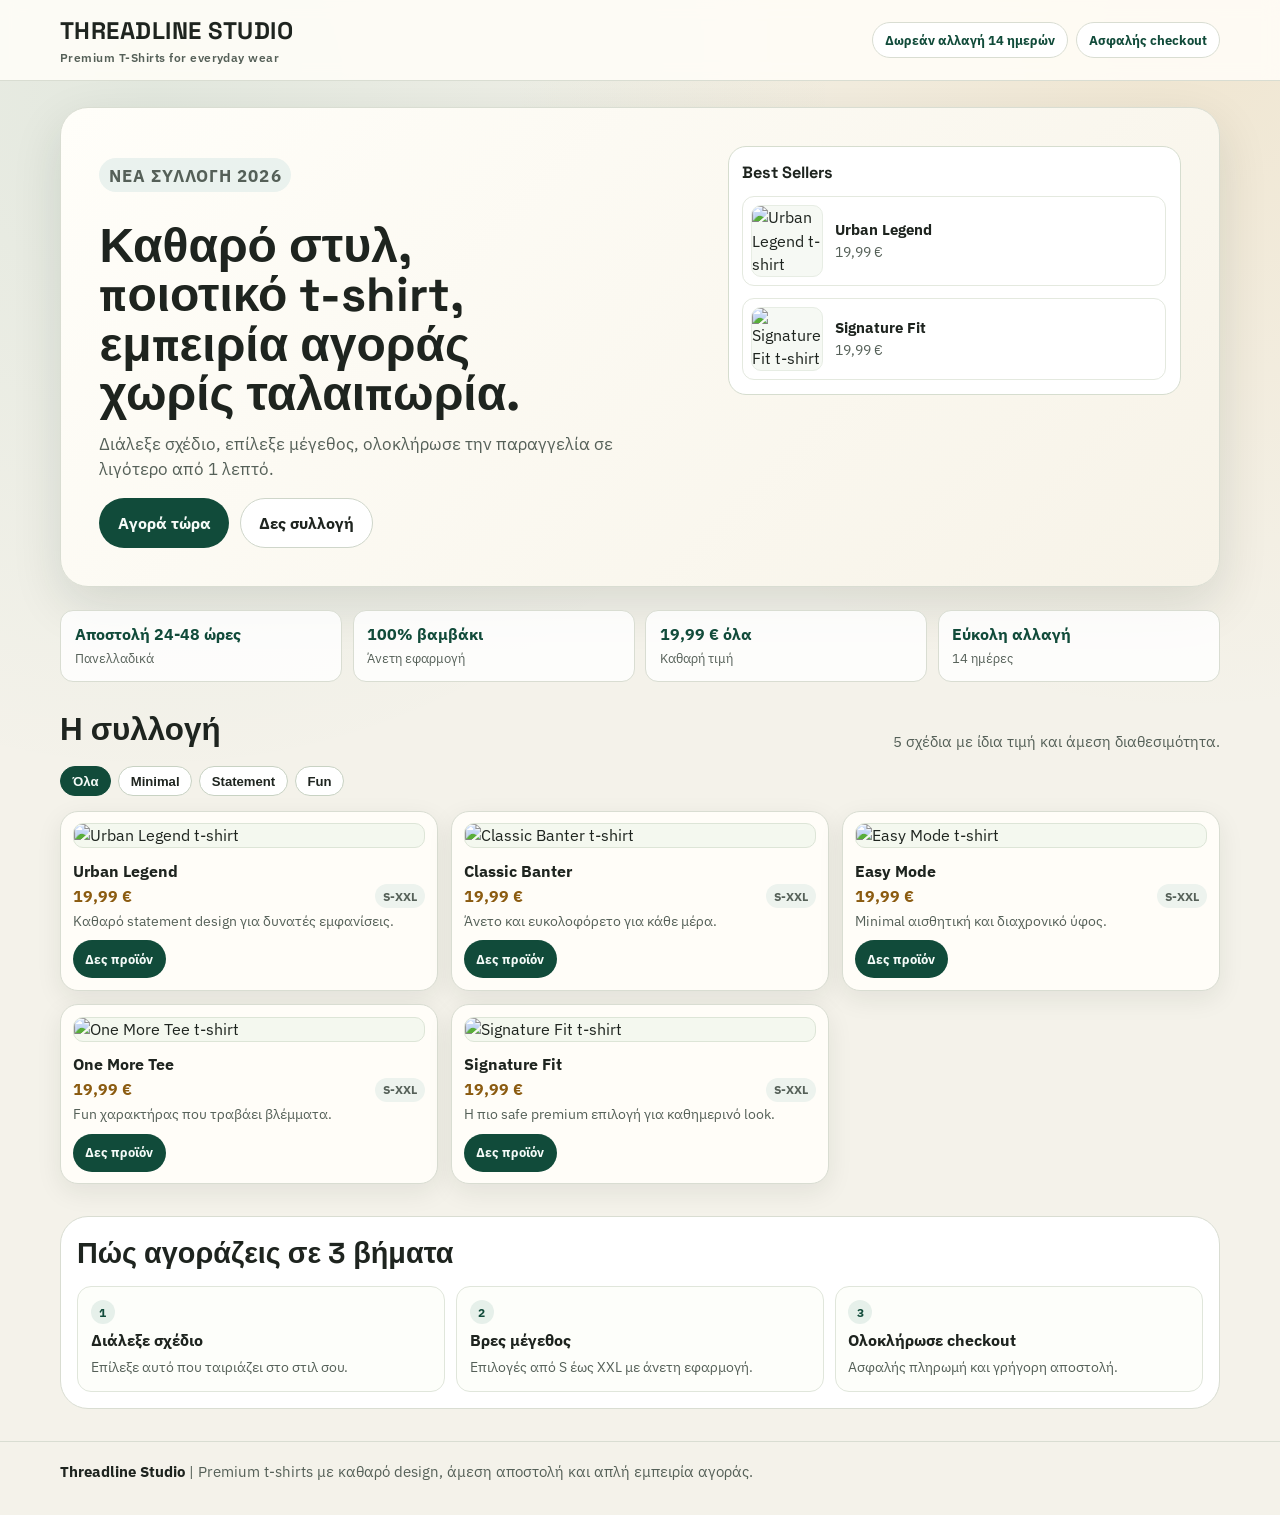
==== commit 8295ea41: "Update website (2026-07-14 20:27)" ====
--- a/index.html
+++ b/index.html
@@ -1,861 +1,637 @@
-<!DOCTYPE html>
+﻿<!DOCTYPE html>
 <html lang="el">
 <head>
-	<meta charset="UTF-8">
-	<meta name="viewport" content="width=device-width, initial-scale=1.0">
-	<title>Τι-Σχιερτ; | Ultra Modern T-Shirt Shop</title>
-	<link rel="preconnect" href="https://fonts.googleapis.com">
-	<link rel="preconnect" href="https://fonts.gstatic.com" crossorigin>
-	<link href="https://fonts.googleapis.com/css2?family=Archivo+Black&family=Manrope:wght@400;500;600;700;800&display=swap" rel="stylesheet">
-	<style>
-		:root {
-			--bg-1: #fff5e3;
-			--bg-2: #e8f6ff;
-			--ink: #182028;
-			--muted: #4f5f6d;
-			--brand: #007ea7;
-			--brand-deep: #00566f;
-			--accent: #f28f16;
-			--mint: #97e8d4;
-			--line: #d8e0e7;
-			--card: rgba(255, 255, 255, 0.78);
-			--shadow-soft: 0 14px 35px rgba(20, 36, 46, 0.11);
-			--shadow-strong: 0 26px 60px rgba(20, 36, 46, 0.2);
-			--radius-xl: 34px;
-			--radius-lg: 22px;
-		}
-
-		* {
-			box-sizing: border-box;
-		}
-
-		html,
-		body {
-			margin: 0;
-			padding: 0;
-		}
-
-		body {
-			font-family: "Manrope", "Segoe UI", sans-serif;
-			color: var(--ink);
-			line-height: 1.45;
-			background:
-				radial-gradient(circle at 8% 12%, rgba(151, 232, 212, 0.52), transparent 35%),
-				radial-gradient(circle at 92% 6%, rgba(242, 143, 22, 0.24), transparent 40%),
-				linear-gradient(160deg, var(--bg-1) 0%, var(--bg-2) 100%);
-			min-height: 100vh;
-			overflow-x: hidden;
-		}
-
-		body::before {
-			content: "";
-			position: fixed;
-			inset: 0;
-			pointer-events: none;
-			z-index: -1;
-			opacity: 0.22;
-			background: repeating-linear-gradient(
-				0deg,
-				rgba(255, 255, 255, 0.35) 0,
-				rgba(255, 255, 255, 0.35) 1px,
-				transparent 1px,
-				transparent 3px
-			);
-		}
-
-		.progress-line {
-			position: fixed;
-			top: 0;
-			left: 0;
-			height: 4px;
-			width: 0;
-			z-index: 120;
-			background: linear-gradient(90deg, #00a4da 0%, #35c4ef 35%, #f28f16 100%);
-			box-shadow: 0 2px 12px rgba(0, 126, 167, 0.45);
-		}
-
-		.pointer-glow {
-			position: fixed;
-			width: 320px;
-			height: 320px;
-			border-radius: 50%;
-			pointer-events: none;
-			z-index: 2;
-			opacity: 0;
-			mix-blend-mode: screen;
-			background: radial-gradient(circle, rgba(94, 198, 230, 0.24) 0%, rgba(94, 198, 230, 0) 65%);
-			transform: translate(-50%, -50%);
-			transition: opacity 220ms ease;
-		}
-
-		.container {
-			width: min(1180px, calc(100% - 2rem));
-			margin: 0 auto;
-		}
-
-		.top-strip {
-			background: rgba(0, 126, 167, 0.1);
-			border-bottom: 1px solid rgba(0, 126, 167, 0.16);
-			overflow: hidden;
-		}
-
-		.marquee {
-			display: flex;
-			gap: 2rem;
-			width: max-content;
-			padding: 0.55rem 0;
-			font-size: 0.85rem;
-			font-weight: 800;
-			color: var(--brand-deep);
-			animation: moveStrip 24s linear infinite;
-		}
-
-		.site-header {
-			position: sticky;
-			top: 0;
-			z-index: 100;
-			background: rgba(255, 245, 227, 0.73);
-			backdrop-filter: blur(12px);
-			border-bottom: 1px solid rgba(24, 32, 40, 0.1);
-		}
-
-		.nav {
-			display: flex;
-			justify-content: space-between;
-			align-items: center;
-			gap: 1rem;
-			padding: 0.9rem 0;
-		}
-
-		.brand {
-			margin: 0;
-			font-family: "Archivo Black", sans-serif;
-			font-size: clamp(1.1rem, 1rem + 1.4vw, 1.86rem);
-			text-transform: uppercase;
-			letter-spacing: 0.02em;
-			background: linear-gradient(100deg, #007ea7 0%, #0093c2 45%, #f28f16 100%);
-			-webkit-background-clip: text;
-			background-clip: text;
-			color: transparent;
-		}
-
-		.brand small {
-			display: block;
-			font-family: "Manrope", sans-serif;
-			font-size: 0.72rem;
-			font-weight: 800;
-			letter-spacing: 0;
-			text-transform: none;
-			color: var(--muted);
-		}
-
-		.nav-right {
-			display: flex;
-			gap: 0.55rem;
-			align-items: center;
-		}
-
-		.badge {
-			font-size: 0.78rem;
-			font-weight: 800;
-			padding: 0.45rem 0.72rem;
-			border-radius: 999px;
-			background: rgba(255, 255, 255, 0.9);
-			border: 1px solid var(--line);
-			white-space: nowrap;
-		}
-
-		.hero {
-			padding: clamp(1.8rem, 4vw, 3.8rem) 0 1.2rem;
-		}
-
-		.hero-grid {
-			display: grid;
-			gap: 1rem;
-		}
-
-		.hero-card {
-			position: relative;
-			overflow: hidden;
-			isolation: isolate;
-			border-radius: var(--radius-xl);
-			padding: clamp(1.3rem, 3.3vw, 2.7rem);
-			color: #f6fbff;
-			background: linear-gradient(130deg, #006f93 0%, #005a75 42%, #0b485d 100%);
-			box-shadow: var(--shadow-strong);
-			transform: translateY(16px);
-			opacity: 0;
-			animation: revealUp 760ms cubic-bezier(0.2, 0.8, 0.2, 1) forwards;
-		}
-
-		.hero-card::before {
-			content: "";
-			position: absolute;
-			inset: -2px;
-			border-radius: inherit;
-			padding: 1px;
-			background: conic-gradient(from 140deg, rgba(255, 255, 255, 0.35), rgba(151, 232, 212, 0.5), rgba(242, 143, 22, 0.4), rgba(255, 255, 255, 0.35));
-			-webkit-mask: linear-gradient(#fff 0 0) content-box, linear-gradient(#fff 0 0);
-			-webkit-mask-composite: xor;
-			mask-composite: exclude;
-			opacity: 0.7;
-			animation: spinBorder 12s linear infinite;
-			pointer-events: none;
-		}
-
-		.hero-card::after {
-			content: "";
-			position: absolute;
-			width: 340px;
-			height: 340px;
-			right: -110px;
-			top: -140px;
-			border-radius: 50%;
-			background: radial-gradient(circle, rgba(242, 143, 22, 0.35) 0%, rgba(242, 143, 22, 0) 66%);
-			pointer-events: none;
-		}
-
-		.hero-label {
-			display: inline-block;
-			padding: 0.3rem 0.58rem;
-			border-radius: 999px;
-			font-size: 0.78rem;
-			font-weight: 800;
-			letter-spacing: 0.08em;
-			text-transform: uppercase;
-			color: #d7f1ff;
-			background: rgba(255, 255, 255, 0.11);
-			backdrop-filter: blur(4px);
-		}
-
-		.hero-title {
-			margin: 0.9rem 0 0;
-			font-family: "Archivo Black", sans-serif;
-			font-size: clamp(1.7rem, 1.14rem + 3.4vw, 3.3rem);
-			line-height: 1.05;
-			max-width: 16ch;
-		}
-
-		.hero-text {
-			margin: 1rem 0 1.25rem;
-			max-width: 58ch;
-			font-size: clamp(0.96rem, 0.88rem + 0.4vw, 1.1rem);
-			color: #d9f0fb;
-		}
-
-		.hero-actions {
-			display: flex;
-			flex-wrap: wrap;
-			gap: 0.72rem;
-		}
-
-		.button {
-			appearance: none;
-			border: 0;
-			border-radius: 999px;
-			padding: 0.76rem 1.2rem;
-			min-height: 46px;
-			font: inherit;
-			font-weight: 800;
-			cursor: pointer;
-			transition: transform 180ms ease, filter 180ms ease, box-shadow 180ms ease;
-		}
-
-		.button-main {
-			background: linear-gradient(120deg, #ffdcaa 0%, #f28f16 100%);
-			color: #1b232b;
-			box-shadow: 0 10px 24px rgba(242, 143, 22, 0.35);
-		}
-
-		.button-alt {
-			color: #edf9ff;
-			border: 1px solid rgba(255, 255, 255, 0.63);
-			background: rgba(255, 255, 255, 0.08);
-		}
-
-		.button:hover,
-		.button:focus-visible {
-			transform: translateY(-2px) scale(1.015);
-			filter: brightness(1.05);
-			outline: none;
-		}
-
-		.hero-visual {
-			display: grid;
-			grid-template-columns: repeat(3, minmax(0, 1fr));
-			gap: 0.72rem;
-			perspective: 900px;
-			margin-top: 0.95rem;
-		}
-
-		.float-card {
-			min-height: 90px;
-			display: grid;
-			place-items: center;
-			padding: 0.55rem;
-			border-radius: 16px;
-			background: rgba(255, 255, 255, 0.16);
-			border: 1px solid rgba(255, 255, 255, 0.38);
-			backdrop-filter: blur(6px);
-			transform-style: preserve-3d;
-			transition: transform 280ms ease;
-			animation: floatY 4.3s ease-in-out infinite;
-		}
-
-		.float-card:nth-child(2) {
-			animation-delay: 300ms;
-		}
-
-		.float-card:nth-child(3) {
-			animation-delay: 600ms;
-		}
-
-		.float-card img {
-			width: min(72px, 100%);
-			height: auto;
-			filter: drop-shadow(0 4px 10px rgba(0, 0, 0, 0.18));
-		}
-
-		.strip {
-			padding: 1rem 0 1.45rem;
-		}
-
-		.strip-grid {
-			display: grid;
-			gap: 0.75rem;
-			grid-template-columns: repeat(2, minmax(0, 1fr));
-		}
-
-		.kpi {
-			padding: 0.78rem 0.9rem;
-			border-radius: 16px;
-			border: 1px solid var(--line);
-			background: var(--card);
-			box-shadow: var(--shadow-soft);
-		}
-
-		.kpi strong {
-			display: block;
-			font-size: 1.08rem;
-			font-weight: 900;
-			color: var(--brand-deep);
-		}
-
-		.kpi span {
-			font-size: 0.84rem;
-			color: var(--muted);
-		}
-
-		.products {
-			padding: 0.4rem 0 2.3rem;
-		}
-
-		.section-title {
-			margin: 0;
-			font-family: "Archivo Black", sans-serif;
-			font-size: clamp(1.34rem, 1rem + 1.6vw, 2.24rem);
-			letter-spacing: 0.01em;
-			text-transform: uppercase;
-		}
-
-		.section-note {
-			margin: 0.5rem 0 1.25rem;
-			max-width: 62ch;
-			color: var(--muted);
-		}
-
-		.product-grid {
-			display: grid;
-			grid-template-columns: 1fr;
-			gap: 0.95rem;
-		}
-
-		.card {
-			position: relative;
-			overflow: hidden;
-			display: grid;
-			grid-template-columns: minmax(94px, 118px) 1fr;
-			align-items: center;
-			gap: 1rem;
-			padding: 0.92rem;
-			border-radius: var(--radius-lg);
-			border: 1px solid var(--line);
-			background: var(--card);
-			backdrop-filter: blur(6px);
-			box-shadow: var(--shadow-soft);
-			opacity: 0;
-			transform: translateY(20px) scale(0.99);
-			transition: transform 230ms ease, box-shadow 230ms ease, border-color 230ms ease;
-		}
-
-		.card::after {
-			content: "";
-			position: absolute;
-			inset: 0;
-			pointer-events: none;
-			background: linear-gradient(115deg, transparent 0%, rgba(255, 255, 255, 0.42) 44%, transparent 70%);
-			transform: translateX(-120%);
-			transition: transform 520ms ease;
-		}
-
-		.card:hover::after {
-			transform: translateX(120%);
-		}
-
-		.card.reveal {
-			animation: cardIn 640ms cubic-bezier(0.2, 0.8, 0.2, 1) forwards;
-		}
-
-		.card:hover,
-		.card:focus-within {
-			transform: translateY(-4px) scale(1.003);
-			border-color: rgba(0, 126, 167, 0.45);
-			box-shadow: var(--shadow-strong);
-		}
-
-		.card-media {
-			width: 100%;
-			aspect-ratio: 1 / 1;
-			display: grid;
-			place-items: center;
-			padding: 0.45rem;
-			border-radius: 16px;
-			border: 1px solid #d1e7ef;
-			background: linear-gradient(160deg, #f4fcff 0%, #edf8f3 100%);
-		}
-
-		.card-media img {
-			max-width: 100%;
-			height: auto;
-			transition: transform 260ms ease;
-		}
-
-		.card:hover .card-media img {
-			transform: translateY(-2px) scale(1.06) rotate(-1.3deg);
-		}
-
-		.card h3 {
-			margin: 0;
-			font-size: clamp(1rem, 0.9rem + 0.5vw, 1.24rem);
-			line-height: 1.16;
-			font-weight: 900;
-		}
-
-		.price {
-			margin: 0.28rem 0;
-			font-size: 1.03rem;
-			font-weight: 900;
-			color: #db7b07;
-		}
-
-		.card p {
-			margin: 0;
-			font-size: 0.92rem;
-			color: var(--muted);
-		}
-
-		.tagline {
-			display: inline-flex;
-			margin-top: 0.58rem;
-			padding: 0.24rem 0.56rem;
-			border-radius: 999px;
-			font-size: 0.75rem;
-			font-weight: 800;
-			background: #eaf8f3;
-			color: #176d64;
-		}
-
-		.lookbook {
-			padding: 0.2rem 0 2.6rem;
-		}
-
-		.lookbook-shell {
-			display: grid;
-			gap: 0.9rem;
-			grid-template-columns: 1fr;
-		}
-
-		.lookbook-card {
-			position: relative;
-			overflow: hidden;
-			border-radius: 20px;
-			padding: 1rem;
-			border: 1px solid var(--line);
-			background: rgba(255, 255, 255, 0.7);
-			box-shadow: var(--shadow-soft);
-			min-height: 145px;
-		}
-
-		.reveal-item {
-			opacity: 0;
-			transform: translateY(18px) scale(0.99);
-		}
-
-		.reveal-item.reveal {
-			animation: cardIn 640ms cubic-bezier(0.2, 0.8, 0.2, 1) forwards;
-		}
-
-		.lookbook-card h3 {
-			margin: 0 0 0.35rem;
-			font-size: 1.06rem;
-			font-weight: 900;
-		}
-
-		.lookbook-card p {
-			margin: 0;
-			font-size: 0.9rem;
-			color: var(--muted);
-			max-width: 30ch;
-		}
-
-		.lookbook-card img {
-			position: absolute;
-			right: 0.8rem;
-			bottom: 0.65rem;
-			width: 86px;
-			height: auto;
-			opacity: 0.95;
-			filter: drop-shadow(0 8px 16px rgba(0, 0, 0, 0.16));
-		}
-
-		.cta {
-			margin-top: 1.2rem;
-			padding: 1rem;
-			border-radius: 18px;
-			border: 1px dashed rgba(0, 126, 167, 0.46);
-			background: rgba(255, 255, 255, 0.66);
-			font-weight: 700;
-			color: #264452;
-		}
-
-		.footer {
-			padding: 1.5rem 0 2.2rem;
-			border-top: 1px dashed rgba(24, 32, 40, 0.22);
-			font-size: 0.94rem;
-			color: var(--muted);
-		}
-
-		.footer strong {
-			color: var(--ink);
-		}
-
-		.focus-ring:focus-visible,
-		.button:focus-visible {
-			outline: 3px solid #ffdca8;
-			outline-offset: 2px;
-		}
-
-		@keyframes revealUp {
-			to {
-				opacity: 1;
-				transform: translateY(0);
-			}
-		}
-
-		@keyframes cardIn {
-			from {
-				opacity: 0;
-				transform: translateY(20px) scale(0.99);
-			}
-			to {
-				opacity: 1;
-				transform: translateY(0) scale(1);
-			}
-		}
-
-		@keyframes floatY {
-			0%,
-			100% {
-				transform: translateY(0);
-			}
-			50% {
-				transform: translateY(-5px);
-			}
-		}
-
-		@keyframes moveStrip {
-			0% {
-				transform: translateX(0);
-			}
-			100% {
-				transform: translateX(-50%);
-			}
-		}
-
-		@keyframes spinBorder {
-			to {
-				transform: rotate(360deg);
-			}
-		}
-
-		@media (min-width: 760px) {
-			.strip-grid {
-				grid-template-columns: repeat(4, minmax(0, 1fr));
-			}
-
-			.product-grid {
-				grid-template-columns: repeat(2, minmax(0, 1fr));
-			}
-
-			.lookbook-shell {
-				grid-template-columns: repeat(2, minmax(0, 1fr));
-			}
-		}
-
-		@media (min-width: 980px) {
-			.hero-grid {
-				grid-template-columns: 1.25fr 0.75fr;
-				align-items: stretch;
-			}
-
-			.hero-visual {
-				grid-template-columns: 1fr;
-				align-content: center;
-				margin-top: 0;
-			}
-
-			.float-card {
-				min-height: 112px;
-			}
-
-			.product-grid {
-				grid-template-columns: repeat(3, minmax(0, 1fr));
-			}
-
-			.card {
-				grid-template-columns: 1fr;
-				align-items: start;
-			}
-
-			.card-body {
-				display: grid;
-				gap: 0.2rem;
-			}
-
-			.lookbook-shell {
-				grid-template-columns: repeat(3, minmax(0, 1fr));
-			}
-		}
-
-		@media (prefers-reduced-motion: reduce) {
-			*,
-			*::before,
-			*::after {
-				animation: none !important;
-				transition: none !important;
-			}
-		}
-	</style>
+  <meta charset="UTF-8" />
+  <meta name="viewport" content="width=device-width, initial-scale=1.0" />
+  <title>Threadline Studio | Premium T-Shirts</title>
+  <link rel="preconnect" href="https://fonts.googleapis.com" />
+  <link rel="preconnect" href="https://fonts.gstatic.com" crossorigin />
+  <link href="https://fonts.googleapis.com/css2?family=Space+Grotesk:wght@500;700&family=IBM+Plex+Sans:wght@400;500;600;700&display=swap" rel="stylesheet" />
+  <style>
+    :root {
+      --bg: #f4f2ea;
+      --panel: #fffdf8;
+      --ink: #1e241f;
+      --muted: #556058;
+      --brand: #114b3a;
+      --brand-2: #187357;
+      --accent: #d28f1f;
+      --line: #d9ddd2;
+      --ok: #2f7d53;
+      --shadow: 0 18px 50px rgba(17, 39, 31, 0.12);
+      --radius-xl: 28px;
+      --radius-lg: 18px;
+      --radius-md: 12px;
+    }
+
+    * { box-sizing: border-box; }
+
+    html, body { margin: 0; padding: 0; }
+
+    body {
+      font-family: "IBM Plex Sans", "Segoe UI", sans-serif;
+      color: var(--ink);
+      background:
+        radial-gradient(circle at 12% 6%, rgba(24, 115, 87, 0.08), transparent 38%),
+        radial-gradient(circle at 93% 2%, rgba(210, 143, 31, 0.12), transparent 36%),
+        var(--bg);
+      line-height: 1.45;
+      min-height: 100vh;
+    }
+
+    .container {
+      width: min(1160px, calc(100% - 2rem));
+      margin: 0 auto;
+    }
+
+    .topbar {
+      border-bottom: 1px solid var(--line);
+      background: rgba(255, 253, 248, 0.88);
+      backdrop-filter: blur(8px);
+      position: sticky;
+      top: 0;
+      z-index: 30;
+    }
+
+    .nav {
+      display: flex;
+      align-items: center;
+      justify-content: space-between;
+      gap: 1rem;
+      padding: 0.85rem 0;
+    }
+
+    .brand {
+      margin: 0;
+      display: grid;
+      gap: 0.05rem;
+      font-family: "Space Grotesk", sans-serif;
+      font-size: clamp(1rem, 0.86rem + 1vw, 1.5rem);
+      letter-spacing: 0.02em;
+      text-transform: uppercase;
+    }
+
+    .brand small {
+      font-family: "IBM Plex Sans", sans-serif;
+      text-transform: none;
+      font-size: 0.75rem;
+      color: var(--muted);
+      font-weight: 600;
+    }
+
+    .nav-actions {
+      display: flex;
+      gap: 0.5rem;
+      align-items: center;
+    }
+
+    .chip {
+      border: 1px solid var(--line);
+      border-radius: 999px;
+      padding: 0.45rem 0.75rem;
+      font-size: 0.82rem;
+      font-weight: 700;
+      background: #ffffff;
+      color: var(--brand);
+      white-space: nowrap;
+    }
+
+    .hero {
+      padding: clamp(1.3rem, 2vw, 2rem) 0 1rem;
+    }
+
+    .hero-shell {
+      border: 1px solid var(--line);
+      border-radius: var(--radius-xl);
+      background: linear-gradient(135deg, #fffef9 0%, #f7f3e8 100%);
+      box-shadow: var(--shadow);
+      display: grid;
+      gap: 1rem;
+      padding: clamp(1.1rem, 3vw, 2.4rem);
+    }
+
+    .eyebrow {
+      display: inline-flex;
+      width: fit-content;
+      margin: 0;
+      padding: 0.28rem 0.6rem;
+      border-radius: 999px;
+      background: #eaf2ee;
+      color: var(--brand);
+      font-size: 0.74rem;
+      font-weight: 800;
+      letter-spacing: 0.06em;
+      text-transform: uppercase;
+    }
+
+    .hero h2 {
+      margin: 0.7rem 0 0;
+      font-family: "Space Grotesk", sans-serif;
+      font-size: clamp(1.6rem, 1.1rem + 2.6vw, 3rem);
+      line-height: 1.03;
+      max-width: 15ch;
+    }
+
+    .hero p {
+      margin: 0.75rem 0 1.1rem;
+      max-width: 52ch;
+      color: var(--muted);
+      font-size: clamp(0.97rem, 0.9rem + 0.35vw, 1.08rem);
+    }
+
+    .hero-cta {
+      display: flex;
+      flex-wrap: wrap;
+      gap: 0.65rem;
+    }
+
+    .btn {
+      border: 0;
+      border-radius: 999px;
+      min-height: 46px;
+      padding: 0.76rem 1.15rem;
+      font: inherit;
+      font-weight: 800;
+      text-decoration: none;
+      display: inline-flex;
+      align-items: center;
+      justify-content: center;
+      cursor: pointer;
+      transition: transform 180ms ease, filter 180ms ease;
+    }
+
+    .btn-main {
+      background: var(--brand);
+      color: #f5fbf8;
+    }
+
+    .btn-soft {
+      background: #ffffff;
+      color: var(--ink);
+      border: 1px solid #cfd6ca;
+    }
+
+    .btn:hover, .btn:focus-visible {
+      transform: translateY(-2px);
+      filter: brightness(1.04);
+      outline: none;
+    }
+
+    .hero-side {
+      border-radius: var(--radius-lg);
+      border: 1px solid #d6ddcf;
+      background: #fff;
+      padding: 0.85rem;
+      display: grid;
+      gap: 0.75rem;
+      align-content: start;
+    }
+
+    .mini-title {
+      margin: 0;
+      font-family: "Space Grotesk", sans-serif;
+      font-size: 1.02rem;
+    }
+
+    .mini-row {
+      display: grid;
+      grid-template-columns: 72px 1fr;
+      gap: 0.75rem;
+      align-items: center;
+      border: 1px solid #e4e9df;
+      border-radius: 12px;
+      padding: 0.5rem;
+    }
+
+    .mini-row img {
+      width: 100%;
+      height: auto;
+      border-radius: 10px;
+      background: #f6f9f4;
+      border: 1px solid #e7ede4;
+    }
+
+    .mini-row strong {
+      display: block;
+      font-size: 0.93rem;
+    }
+
+    .mini-row span {
+      color: var(--muted);
+      font-size: 0.85rem;
+    }
+
+    .trust {
+      padding: 0.45rem 0 1.2rem;
+    }
+
+    .trust-grid {
+      display: grid;
+      grid-template-columns: repeat(2, minmax(0, 1fr));
+      gap: 0.65rem;
+    }
+
+    .trust-item {
+      border: 1px solid var(--line);
+      background: rgba(255, 255, 255, 0.84);
+      border-radius: 13px;
+      padding: 0.75rem 0.85rem;
+    }
+
+    .trust-item strong {
+      display: block;
+      font-size: 0.97rem;
+      color: var(--brand);
+    }
+
+    .trust-item span {
+      color: var(--muted);
+      font-size: 0.84rem;
+    }
+
+    .products {
+      padding: 0.35rem 0 2rem;
+      scroll-margin-top: 88px;
+    }
+
+    .section-head {
+      display: flex;
+      gap: 0.7rem;
+      flex-wrap: wrap;
+      align-items: end;
+      justify-content: space-between;
+      margin-bottom: 0.85rem;
+    }
+
+    .section-head h3 {
+      margin: 0;
+      font-family: "Space Grotesk", sans-serif;
+      font-size: clamp(1.28rem, 1rem + 1.2vw, 2rem);
+    }
+
+    .section-head p {
+      margin: 0;
+      color: var(--muted);
+      font-size: 0.94rem;
+    }
+
+    .filters {
+      display: flex;
+      flex-wrap: wrap;
+      gap: 0.45rem;
+      margin-bottom: 0.9rem;
+    }
+
+    .filter-btn {
+      border: 1px solid #c8d2c3;
+      border-radius: 999px;
+      padding: 0.42rem 0.72rem;
+      background: #fff;
+      color: var(--ink);
+      font-size: 0.82rem;
+      font-weight: 700;
+      cursor: pointer;
+    }
+
+    .filter-btn.active {
+      background: var(--brand);
+      color: #f5fbf8;
+      border-color: var(--brand);
+    }
+
+    .product-grid {
+      display: grid;
+      grid-template-columns: 1fr;
+      gap: 0.82rem;
+    }
+
+    .card {
+      border: 1px solid var(--line);
+      border-radius: var(--radius-lg);
+      background: var(--panel);
+      box-shadow: 0 8px 26px rgba(20, 36, 30, 0.08);
+      display: grid;
+      grid-template-columns: 94px 1fr;
+      gap: 0.85rem;
+      padding: 0.72rem;
+      transition: transform 180ms ease, box-shadow 180ms ease;
+    }
+
+    .card:hover {
+      transform: translateY(-2px);
+      box-shadow: 0 12px 28px rgba(20, 36, 30, 0.13);
+    }
+
+    .card img {
+      width: 100%;
+      border-radius: 10px;
+      border: 1px solid #dde5d7;
+      background: #f4f8ef;
+    }
+
+    .card h4 {
+      margin: 0;
+      font-size: 1rem;
+      line-height: 1.2;
+    }
+
+    .meta {
+      display: flex;
+      justify-content: space-between;
+      align-items: center;
+      gap: 0.5rem;
+      margin: 0.2rem 0;
+    }
+
+    .price {
+      font-size: 1rem;
+      color: #8b5b10;
+      font-weight: 900;
+    }
+
+    .size {
+      font-size: 0.76rem;
+      font-weight: 700;
+      color: var(--muted);
+      background: #edf3ee;
+      border-radius: 999px;
+      padding: 0.2rem 0.5rem;
+    }
+
+    .card p {
+      margin: 0;
+      color: var(--muted);
+      font-size: 0.86rem;
+    }
+
+    .card .btn {
+      margin-top: 0.55rem;
+      min-height: 38px;
+      padding: 0.45rem 0.8rem;
+      font-size: 0.84rem;
+      width: fit-content;
+    }
+
+    .steps {
+      padding: 0 0 2rem;
+    }
+
+    .steps-shell {
+      border: 1px solid var(--line);
+      border-radius: var(--radius-xl);
+      background: #fff;
+      padding: 1rem;
+      display: grid;
+      gap: 0.7rem;
+    }
+
+    .steps h3 {
+      margin: 0;
+      font-family: "Space Grotesk", sans-serif;
+      font-size: clamp(1.2rem, 1rem + 1vw, 1.8rem);
+    }
+
+    .step-grid {
+      display: grid;
+      gap: 0.65rem;
+      grid-template-columns: 1fr;
+    }
+
+    .step {
+      border: 1px solid #e0e6db;
+      border-radius: 14px;
+      padding: 0.8rem;
+      background: #fdfefa;
+    }
+
+    .step b {
+      display: inline-grid;
+      place-items: center;
+      width: 24px;
+      height: 24px;
+      border-radius: 50%;
+      background: #e6f0ea;
+      color: var(--brand);
+      font-size: 0.78rem;
+      margin-bottom: 0.3rem;
+    }
+
+    .step strong { display: block; margin-bottom: 0.2rem; }
+
+    .step span { color: var(--muted); font-size: 0.88rem; }
+
+    .footer {
+      border-top: 1px solid var(--line);
+      padding: 1.2rem 0 2rem;
+      color: var(--muted);
+      font-size: 0.92rem;
+    }
+
+    .footer strong { color: var(--ink); }
+
+    @media (min-width: 760px) {
+      .hero-shell {
+        grid-template-columns: 1.15fr 0.85fr;
+        align-items: start;
+      }
+
+      .trust-grid {
+        grid-template-columns: repeat(4, minmax(0, 1fr));
+      }
+
+      .product-grid {
+        grid-template-columns: repeat(2, minmax(0, 1fr));
+      }
+
+      .step-grid {
+        grid-template-columns: repeat(3, minmax(0, 1fr));
+      }
+    }
+
+    @media (min-width: 1040px) {
+      .product-grid {
+        grid-template-columns: repeat(3, minmax(0, 1fr));
+      }
+
+      .card {
+        grid-template-columns: 1fr;
+      }
+    }
+  </style>
 </head>
 <body>
-	<div class="progress-line" id="progressLine" aria-hidden="true"></div>
-	<div class="pointer-glow" id="pointerGlow" aria-hidden="true"></div>
-
-	<div class="top-strip" aria-hidden="true">
-		<div class="marquee">
-			<span>Νέο Drop • Κυπριακό Χιούμορ • Premium Fit • 19.99 EUR •</span>
-			<span>Νέο Drop • Κυπριακό Χιούμορ • Premium Fit • 19.99 EUR •</span>
-			<span>Νέο Drop • Κυπριακό Χιούμορ • Premium Fit • 19.99 EUR •</span>
-		</div>
-	</div>
-
-	<header class="site-header">
-		<div class="container nav">
-			<h1 class="brand">Τι-Σχιερτ;
-				<small>Κυπριακό χιούμορ, ultra μοντέρνα αισθητική</small>
-			</h1>
-			<div class="nav-right">
-				<span class="badge" aria-label="Στυλ">Στυλ: Hyper Fresh</span>
-				<span class="badge" aria-label="Τιμή">19.99 EUR όλα</span>
-			</div>
-		</div>
-	</header>
-
-	<main>
-		<section class="hero" aria-labelledby="hero-title">
-			<div class="container hero-grid">
-				<div class="hero-card">
-					<span class="hero-label">Νέο Drop | 2026</span>
-					<h2 class="hero-title" id="hero-title">Εννά το φορέσεις τζαι εννά λαλούν: «μα τούτο εν fashion statement!»</h2>
-					<p class="hero-text">
-						Καθαρό design, έντονο vibe, τζαι χιούμορ όπως πρέπει. Διάλεξε που τες 5 επιλογές
-						τζαι κάμε το outfit σου να ξεχωρίζει χωρίς προσπάθεια.
-					</p>
-					<div class="hero-actions">
-						<button class="button button-main focus-ring" type="button">Δες τα σχέδια</button>
-						<button class="button button-alt focus-ring" type="button">Μπες στο vibe</button>
-					</div>
-				</div>
-
-				<div class="hero-visual" id="heroVisual" aria-hidden="true">
-					<div class="float-card"><img src="assets/icons/a1.png" alt=""></div>
-					<div class="float-card"><img src="assets/icons/c1.png" alt=""></div>
-					<div class="float-card"><img src="assets/icons/e1.png" alt=""></div>
-				</div>
-			</div>
-		</section>
-
-		<section class="strip" aria-label="Στοιχεία αξιοπιστίας">
-			<div class="container strip-grid">
-				<div class="kpi"><strong>24h vibe</strong><span>Γρήγορη αποστολή σε Κύπρο</span></div>
-				<div class="kpi"><strong>5/5 σχέδια</strong><span>Δοκιμασμένα στην ππαρεά</span></div>
-				<div class="kpi"><strong>19.99 EUR</strong><span>Μία τιμή, καθαρά πράματα</span></div>
-				<div class="kpi"><strong>100% comfy</strong><span>Για καφέ, stories, βόλτες</span></div>
-			</div>
-		</section>
-
-		<section class="products" aria-labelledby="products-title">
-			<div class="container">
-				<h2 class="section-title" id="products-title">Πέντε επιλογές, πολλή προσωπικότητα</h2>
-				<p class="section-note">Ίδια τιμή για ούλλα. Διάλεξε mood τζαι πάμε για next-level εμφάνιση.</p>
-
-				<div class="product-grid">
-					<article class="card" style="animation-delay: 80ms;">
-						<div class="card-media"><img src="assets/icons/a1.png" alt="Σχέδιο T-shirt Alpha με παιχνιδιάρικο χαρακτήρα"></div>
-						<div class="card-body">
-							<h3>Απλά Ένας Θρύλος Tee</h3>
-							<p class="price">19.99 EUR</p>
-							<p>Για τη μέρα που θωρείς καθρέφτη τζαι λαλείς «σήμερα είμαι σε φόρμα».</p>
-							<span class="tagline">Mood: Καφές + attitude</span>
-						</div>
-					</article>
-
-					<article class="card" style="animation-delay: 150ms;">
-						<div class="card-media"><img src="assets/icons/b1.png" alt="Σχέδιο T-shirt Bravo με fun αισθητική"></div>
-						<div class="card-body">
-							<h3>Ρε Κουμπάρε Classic</h3>
-							<p class="price">19.99 EUR</p>
-							<p>Το design που πιάνει κουβέντα μόνο του πριν καν πεις «γεια σου».</p>
-							<span class="tagline">Mood: Παρέα Approved</span>
-						</div>
-					</article>
-
-					<article class="card" style="animation-delay: 220ms;">
-						<div class="card-media"><img src="assets/icons/c1.png" alt="Σχέδιο T-shirt Charlie με μοντέρνο cartoon ύφος"></div>
-						<div class="card-body">
-							<h3>Έννα Πάμε Σιγά Tee</h3>
-							<p class="price">19.99 EUR</p>
-							<p>Σωστό χιούμορ, καθαρή γραμμή, καθόλου υπερβολές. Απλά κομψό.</p>
-							<span class="tagline">Mood: Relax + cool</span>
-						</div>
-					</article>
-
-					<article class="card" style="animation-delay: 290ms;">
-						<div class="card-media"><img src="assets/icons/d1.png" alt="Σχέδιο T-shirt Delta με έντονο διασκεδαστικό ύφος"></div>
-						<div class="card-body">
-							<h3>Ακόμα Ένα; Tee</h3>
-							<p class="price">19.99 EUR</p>
-							<p>Για όσους λαλούν «τελευταίο» τζαι μετά πιάννουν άλλο ένα επειδή εν πολλά δυνατό.</p>
-							<span class="tagline">Mood: Ναι, θέλω δεύτερο</span>
-						</div>
-					</article>
-
-					<article class="card" style="animation-delay: 360ms;">
-						<div class="card-media"><img src="assets/icons/e1.png" alt="Σχέδιο T-shirt Echo με χαλαρή street αισθητική"></div>
-						<div class="card-body">
-							<h3>Τι-Σχιερτ Signature</h3>
-							<p class="price">19.99 EUR</p>
-							<p>Το fit που ταιρκάζει παντού. Από καφέ μέχρι νυχτερινή βόλτα.</p>
-							<span class="tagline">Mood: Main Character</span>
-						</div>
-					</article>
-				</div>
-
-				<p class="cta">Επόμενο βήμα: διάλεξε το αγαπημένο σου τζαι άσε το outfit να μιλήσει από μόνο του.</p>
-			</div>
-		</section>
-
-		<section class="lookbook" aria-labelledby="lookbook-title">
-			<div class="container">
-				<h2 class="section-title" id="lookbook-title">Style Lookbook</h2>
-				<p class="section-note">Μικρές ιδέες styling για να γίνει η φανέλα σου το επίκεντρο σε κάθε έξοδο.</p>
-				<div class="lookbook-shell">
-					<article class="lookbook-card reveal-item">
-						<h3>Καφές στην πόλη</h3>
-						<p>Τζιν + sneakers + Τι-Σχιερτ. Απλό, καθαρό, πάντα σωστό.</p>
-						<img src="assets/icons/b1.png" alt="Lookbook πρόταση με σχέδιο b1">
-					</article>
-					<article class="lookbook-card reveal-item">
-						<h3>Απογευματινή βόλτα</h3>
-						<p>Light jacket πάνω που το tee για layering με χαρακτήρα.</p>
-						<img src="assets/icons/d1.png" alt="Lookbook πρόταση με σχέδιο d1">
-					</article>
-					<article class="lookbook-card reveal-item">
-						<h3>Night mood</h3>
-						<p>Μαύρο παντελόνι, καθαρό ρολόι, τζαι το signature design μπροστά.</p>
-						<img src="assets/icons/e1.png" alt="Lookbook πρόταση με σχέδιο e1">
-					</article>
-				</div>
-			</div>
-		</section>
-	</main>
-
-	<footer class="footer">
-		<div class="container">
-			<strong>Τι-Σχιερτ;</strong> Σύγχρονη κυπριακή αισθητική με χιούμορ. Side effect: «Που το έπιασες τούτο;» κάθε φορά.
-		</div>
-	</footer>
-
-	<script>
-		const cards = document.querySelectorAll('.card');
-		const revealItems = document.querySelectorAll('.reveal-item');
-		const progressLine = document.getElementById('progressLine');
-		const pointerGlow = document.getElementById('pointerGlow');
-
-		const revealObserver = new IntersectionObserver((entries) => {
-			entries.forEach((entry) => {
-				if (entry.isIntersecting) {
-					entry.target.classList.add('reveal');
-					revealObserver.unobserve(entry.target);
-				}
-			});
-		}, { threshold: 0.2 });
-
-		cards.forEach((card) => revealObserver.observe(card));
-		revealItems.forEach((item) => revealObserver.observe(item));
-
-		const visual = document.getElementById('heroVisual');
-		if (visual && window.matchMedia('(prefers-reduced-motion: no-preference)').matches) {
-			visual.addEventListener('mousemove', (event) => {
-				const rect = visual.getBoundingClientRect();
-				const x = (event.clientX - rect.left) / rect.width - 0.5;
-				const y = (event.clientY - rect.top) / rect.height - 0.5;
-
-				visual.querySelectorAll('.float-card').forEach((card, index) => {
-					const depth = (index + 1) * 3;
-					const rotateX = y * -6;
-					const rotateY = x * 9;
-					card.style.transform = `translateY(${-Math.abs(y * depth)}px) rotateX(${rotateX}deg) rotateY(${rotateY}deg)`;
-				});
-			});
-
-			visual.addEventListener('mouseleave', () => {
-				visual.querySelectorAll('.float-card').forEach((card) => {
-					card.style.transform = '';
-				});
-			});
-		}
-
-		window.addEventListener('scroll', () => {
-			const scrollTop = window.scrollY;
-			const max = document.documentElement.scrollHeight - window.innerHeight;
-			const progress = max > 0 ? (scrollTop / max) * 100 : 0;
-			if (progressLine) {
-				progressLine.style.width = `${progress}%`;
-			}
-		}, { passive: true });
-
-		if (pointerGlow && window.matchMedia('(pointer:fine)').matches) {
-			document.addEventListener('mousemove', (event) => {
-				pointerGlow.style.left = `${event.clientX}px`;
-				pointerGlow.style.top = `${event.clientY}px`;
-				pointerGlow.style.opacity = '1';
-			});
-
-			document.addEventListener('mouseleave', () => {
-				pointerGlow.style.opacity = '0';
-			});
-		}
-	</script>
+  <header class="topbar">
+    <div class="container nav">
+      <h1 class="brand">Threadline Studio
+        <small>Premium T-Shirts for everyday wear</small>
+      </h1>
+      <div class="nav-actions">
+        <span class="chip">Δωρεάν αλλαγή 14 ημερών</span>
+        <span class="chip">Ασφαλής checkout</span>
+      </div>
+    </div>
+  </header>
+
+  <main>
+    <section class="hero">
+      <div class="container hero-shell">
+        <div>
+          <p class="eyebrow">Νέα Συλλογή 2026</p>
+          <h2>Καθαρό στυλ, ποιοτικό t-shirt, εμπειρία αγοράς χωρίς ταλαιπωρία.</h2>
+          <p>Διάλεξε σχέδιο, επίλεξε μέγεθος, ολοκλήρωσε την παραγγελία σε λιγότερο από 1 λεπτό.</p>
+          <div class="hero-cta">
+            <a class="btn btn-main" href="#products-title">Αγορά τώρα</a>
+            <a class="btn btn-soft" href="#products-title">Δες συλλογή</a>
+          </div>
+        </div>
+
+        <aside class="hero-side" aria-label="Best sellers">
+          <h3 class="mini-title">Best Sellers</h3>
+          <div class="mini-row">
+            <img src="assets/icons/a1.png" alt="Urban Legend t-shirt" />
+            <div>
+              <strong>Urban Legend</strong>
+              <span>19,99 €</span>
+            </div>
+          </div>
+          <div class="mini-row">
+            <img src="assets/icons/e1.png" alt="Signature Fit t-shirt" />
+            <div>
+              <strong>Signature Fit</strong>
+              <span>19,99 €</span>
+            </div>
+          </div>
+        </aside>
+      </div>
+    </section>
+
+    <section class="trust" aria-label="Στοιχεία αξιοπιστίας">
+      <div class="container trust-grid">
+        <div class="trust-item"><strong>Αποστολή 24-48 ώρες</strong><span>Πανελλαδικά</span></div>
+        <div class="trust-item"><strong>100% βαμβάκι</strong><span>Άνετη εφαρμογή</span></div>
+        <div class="trust-item"><strong>19,99 € όλα</strong><span>Καθαρή τιμή</span></div>
+        <div class="trust-item"><strong>Εύκολη αλλαγή</strong><span>14 ημέρες</span></div>
+      </div>
+    </section>
+
+    <section class="products" id="products-title" aria-labelledby="products-heading">
+      <div class="container">
+        <div class="section-head">
+          <h3 id="products-heading">Η συλλογή</h3>
+          <p>5 σχέδια με ίδια τιμή και άμεση διαθεσιμότητα.</p>
+        </div>
+
+        <div class="filters" role="tablist" aria-label="Φίλτρα προϊόντων">
+          <button class="filter-btn active" data-filter="all" type="button">Όλα</button>
+          <button class="filter-btn" data-filter="minimal" type="button">Minimal</button>
+          <button class="filter-btn" data-filter="statement" type="button">Statement</button>
+          <button class="filter-btn" data-filter="fun" type="button">Fun</button>
+        </div>
+
+        <div class="product-grid" id="productGrid">
+          <article class="card" data-category="statement">
+            <img src="assets/icons/a1.png" alt="Urban Legend t-shirt" />
+            <div>
+              <h4>Urban Legend</h4>
+              <div class="meta">
+                <span class="price">19,99 €</span>
+                <span class="size">S-XXL</span>
+              </div>
+              <p>Καθαρό statement design για δυνατές εμφανίσεις.</p>
+              <a class="btn btn-main" href="product.html?product=urban-legend">Δες προϊόν</a>
+            </div>
+          </article>
+
+          <article class="card" data-category="fun">
+            <img src="assets/icons/b1.png" alt="Classic Banter t-shirt" />
+            <div>
+              <h4>Classic Banter</h4>
+              <div class="meta">
+                <span class="price">19,99 €</span>
+                <span class="size">S-XXL</span>
+              </div>
+              <p>Άνετο και ευκολοφόρετο για κάθε μέρα.</p>
+              <a class="btn btn-main" href="product.html?product=classic-banter">Δες προϊόν</a>
+            </div>
+          </article>
+
+          <article class="card" data-category="minimal">
+            <img src="assets/icons/c1.png" alt="Easy Mode t-shirt" />
+            <div>
+              <h4>Easy Mode</h4>
+              <div class="meta">
+                <span class="price">19,99 €</span>
+                <span class="size">S-XXL</span>
+              </div>
+              <p>Minimal αισθητική και διαχρονικό ύφος.</p>
+              <a class="btn btn-main" href="product.html?product=easy-mode">Δες προϊόν</a>
+            </div>
+          </article>
+
+          <article class="card" data-category="fun">
+            <img src="assets/icons/d1.png" alt="One More Tee t-shirt" />
+            <div>
+              <h4>One More Tee</h4>
+              <div class="meta">
+                <span class="price">19,99 €</span>
+                <span class="size">S-XXL</span>
+              </div>
+              <p>Fun χαρακτήρας που τραβάει βλέμματα.</p>
+              <a class="btn btn-main" href="product.html?product=one-more-tee">Δες προϊόν</a>
+            </div>
+          </article>
+
+          <article class="card" data-category="minimal">
+            <img src="assets/icons/e1.png" alt="Signature Fit t-shirt" />
+            <div>
+              <h4>Signature Fit</h4>
+              <div class="meta">
+                <span class="price">19,99 €</span>
+                <span class="size">S-XXL</span>
+              </div>
+              <p>Η πιο safe premium επιλογή για καθημερινό look.</p>
+              <a class="btn btn-main" href="product.html?product=signature-fit">Δες προϊόν</a>
+            </div>
+          </article>
+        </div>
+      </div>
+    </section>
+
+    <section class="steps" aria-labelledby="steps-heading">
+      <div class="container steps-shell">
+        <h3 id="steps-heading">Πώς αγοράζεις σε 3 βήματα</h3>
+        <div class="step-grid">
+          <article class="step"><b>1</b><strong>Διάλεξε σχέδιο</strong><span>Επίλεξε αυτό που ταιριάζει στο στιλ σου.</span></article>
+          <article class="step"><b>2</b><strong>Βρες μέγεθος</strong><span>Επιλογές από S έως XXL με άνετη εφαρμογή.</span></article>
+          <article class="step"><b>3</b><strong>Ολοκλήρωσε checkout</strong><span>Ασφαλής πληρωμή και γρήγορη αποστολή.</span></article>
+        </div>
+      </div>
+    </section>
+  </main>
+
+  <footer class="footer">
+    <div class="container">
+      <strong>Threadline Studio</strong> | Premium t-shirts με καθαρό design, άμεση αποστολή και απλή εμπειρία αγοράς.
+    </div>
+  </footer>
+
+  <script>
+    const filterButtons = document.querySelectorAll('.filter-btn');
+    const cards = document.querySelectorAll('.card');
+
+    filterButtons.forEach((btn) => {
+      btn.addEventListener('click', () => {
+        filterButtons.forEach((item) => item.classList.remove('active'));
+        btn.classList.add('active');
+
+        const filter = btn.dataset.filter;
+        cards.forEach((card) => {
+          const category = card.dataset.category;
+          const show = filter === 'all' || category === filter;
+          card.style.display = show ? '' : 'none';
+        });
+      });
+    });
+  </script>
 </body>
 </html>
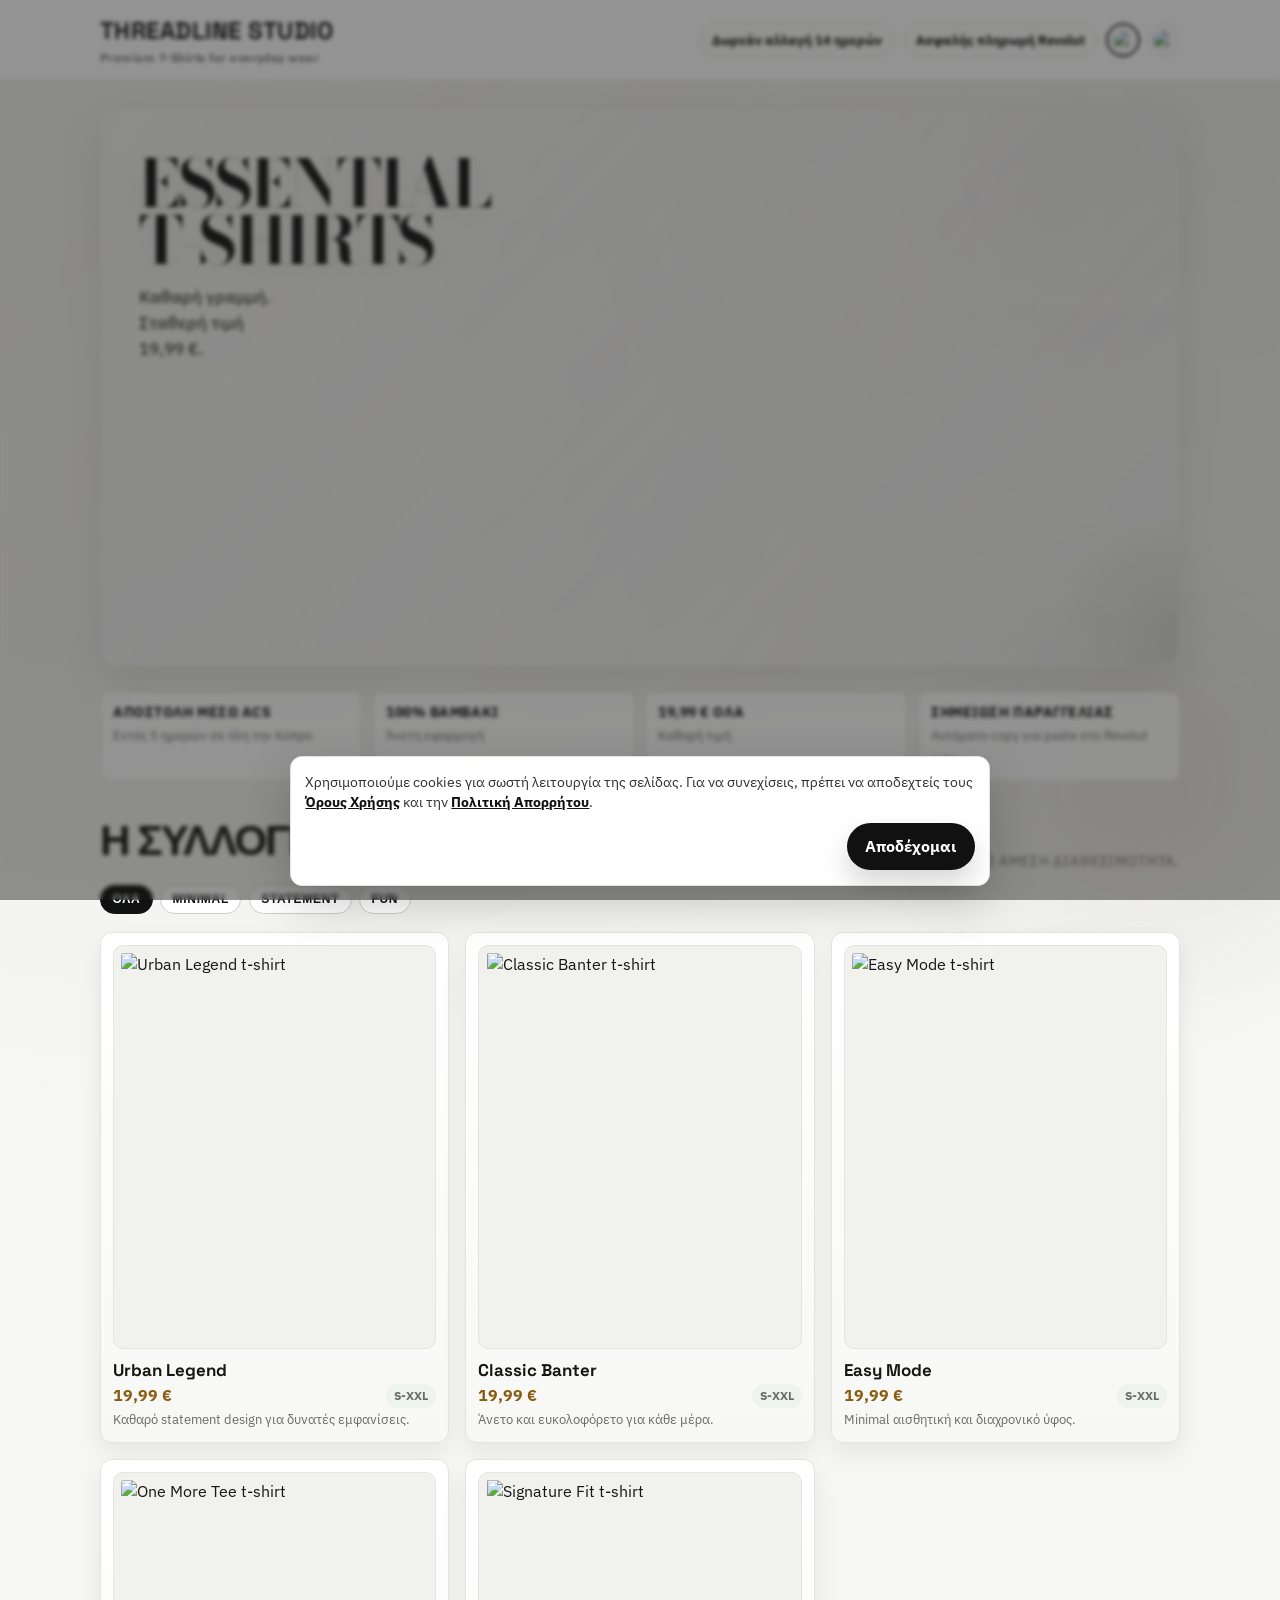
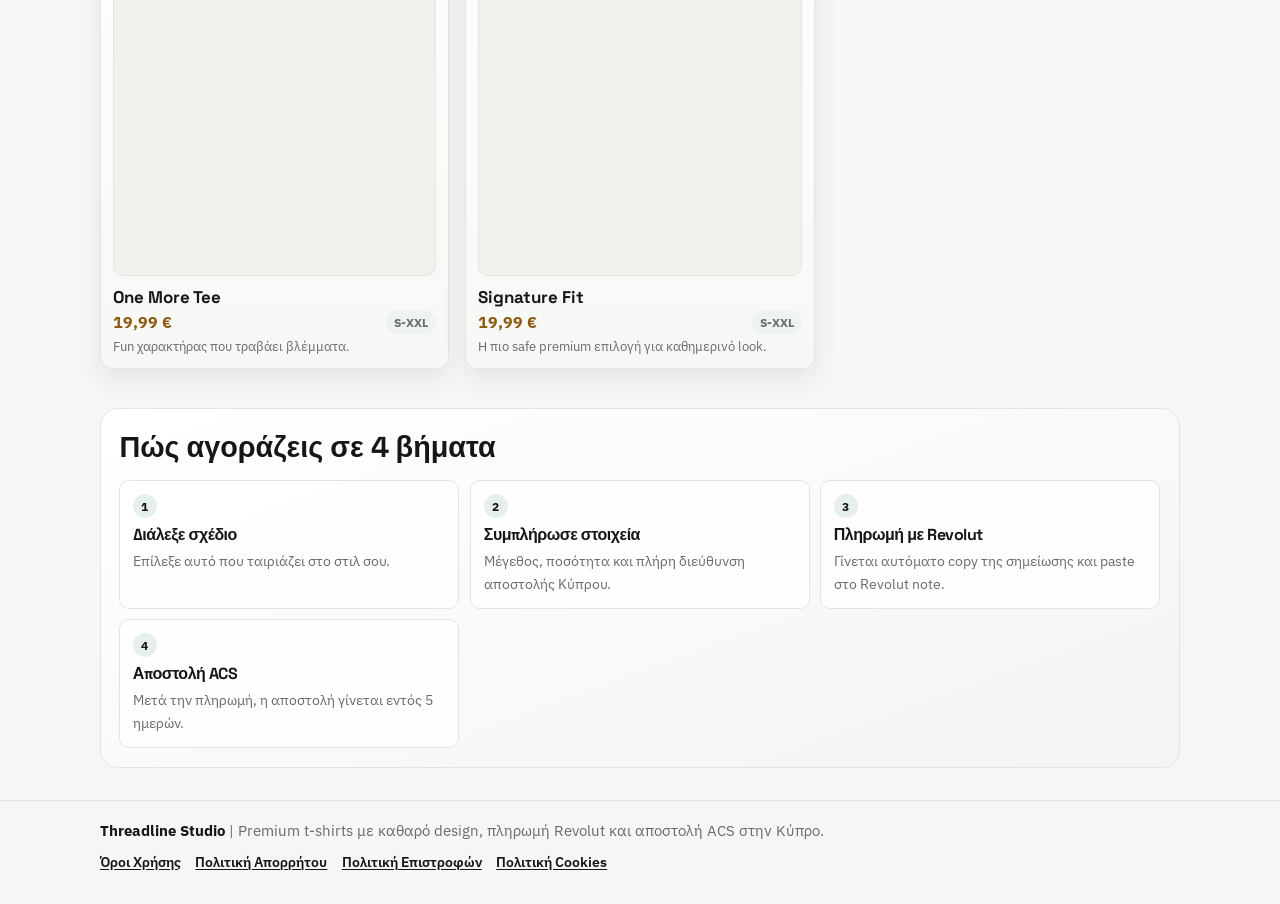
==== commit 1fc453f9: "Update website (2026-07-14 23:28)" ====
--- a/index.html
+++ b/index.html
@@ -4,53 +4,110 @@
   <meta charset="UTF-8" />
   <meta name="viewport" content="width=device-width, initial-scale=1.0" />
   <title>Threadline Studio | Premium T-Shirts</title>
+  <link rel="icon" type="image/png" href="assets/icons/LOGO.png" />
+  <link rel="apple-touch-icon" href="assets/icons/LOGO.png" />
   <link rel="preconnect" href="https://fonts.googleapis.com" />
   <link rel="preconnect" href="https://fonts.gstatic.com" crossorigin />
-  <link href="https://fonts.googleapis.com/css2?family=Space+Grotesk:wght@500;700&family=IBM+Plex+Sans:wght@400;500;600;700&display=swap" rel="stylesheet" />
+  <link href="https://fonts.googleapis.com/css2?family=Bodoni+Moda:opsz,wght@6..96,600;6..96,700&family=Space+Grotesk:wght@500;700&family=IBM+Plex+Sans:wght@400;500;600;700&display=swap" rel="stylesheet" />
   <style>
     :root {
-      --bg: #f4f2ea;
-      --panel: #fffdf8;
-      --ink: #1e241f;
-      --muted: #556058;
-      --brand: #114b3a;
-      --brand-2: #187357;
-      --accent: #d28f1f;
-      --line: #d9ddd2;
+      --bg: #f6f6f4;
+      --panel: #ffffff;
+      --ink: #161616;
+      --muted: #6a6a6a;
+      --brand: #111111;
+      --brand-2: #2a2a2a;
+      --accent: #8a8a8a;
+      --line: #e3e3e0;
       --ok: #2f7d53;
-      --shadow: 0 18px 50px rgba(17, 39, 31, 0.12);
-      --radius-xl: 28px;
-      --radius-lg: 18px;
-      --radius-md: 12px;
+      --shadow: 0 18px 48px rgba(0, 0, 0, 0.08);
+      --radius-xl: 18px;
+      --radius-lg: 12px;
+      --radius-md: 10px;
     }
 
     * { box-sizing: border-box; }
 
     html, body { margin: 0; padding: 0; }
+
+    html {
+      -webkit-text-size-adjust: 100%;
+      text-size-adjust: 100%;
+    }
 
     body {
       font-family: "IBM Plex Sans", "Segoe UI", sans-serif;
       color: var(--ink);
       background:
-        radial-gradient(circle at 12% 6%, rgba(24, 115, 87, 0.08), transparent 38%),
-        radial-gradient(circle at 93% 2%, rgba(210, 143, 31, 0.12), transparent 36%),
+        radial-gradient(circle at 12% 6%, rgba(0, 0, 0, 0.04), transparent 38%),
+        radial-gradient(circle at 93% 2%, rgba(0, 0, 0, 0.05), transparent 36%),
         var(--bg);
       line-height: 1.45;
       min-height: 100vh;
+      overflow-x: hidden;
+      position: relative;
+      isolation: isolate;
+    }
+
+    body::before,
+    body::after {
+      content: "";
+      position: fixed;
+      inset: auto;
+      width: 42vw;
+      height: 42vw;
+      border-radius: 50%;
+      pointer-events: none;
+      z-index: -1;
+      filter: blur(12px);
+      opacity: 0.55;
+      transform: translate3d(0, 0, 0);
+      animation: ambientFloat 18s ease-in-out infinite;
+    }
+
+    body::before {
+      top: -10vw;
+      left: -12vw;
+      width: 100vw;
+      height: 100vh;
+      background-image:
+        linear-gradient(135deg, rgba(246, 246, 244, 0.42), rgba(229, 223, 216, 0.24)),
+        url("assets/icons/back.avif");
+      background-size: cover;
+      background-position: center top;
+      background-repeat: no-repeat;
+      background-blend-mode: screen;
+      filter: saturate(1.08) contrast(0.96) brightness(1.04) sepia(0.1);
+      opacity: 0.2;
+    }
+
+    body::after {
+      right: -10vw;
+      bottom: -12vw;
+      animation-delay: -9s;
+      background: radial-gradient(circle, rgba(201, 186, 171, 0.48) 0%, rgba(162, 162, 156, 0.16) 34%, transparent 70%);
     }
 
     .container {
-      width: min(1160px, calc(100% - 2rem));
+      width: min(1080px, calc(100% - 2rem));
       margin: 0 auto;
     }
 
     .topbar {
       border-bottom: 1px solid var(--line);
-      background: rgba(255, 253, 248, 0.88);
+      background: rgba(255, 255, 255, 0.92);
       backdrop-filter: blur(8px);
       position: sticky;
       top: 0;
       z-index: 30;
+      animation: topbarReveal 900ms cubic-bezier(0.16, 1, 0.3, 1);
+      transition: transform 220ms ease, opacity 220ms ease;
+      will-change: transform;
+    }
+
+    .topbar.is-hidden {
+      transform: translateY(-110%) !important;
+      opacity: 0;
     }
 
     .nav {
@@ -91,9 +148,39 @@
       padding: 0.45rem 0.75rem;
       font-size: 0.82rem;
       font-weight: 700;
-      background: #ffffff;
+      background: #fbfbfa;
       color: var(--brand);
       white-space: nowrap;
+    }
+
+    .lang-switch {
+      display: inline-flex;
+      align-items: center;
+      gap: 0.35rem;
+    }
+
+    .lang-btn {
+      width: 34px;
+      height: 34px;
+      border: 1px solid var(--line);
+      border-radius: 999px;
+      padding: 0;
+      background: #fbfbfa;
+      display: inline-grid;
+      place-items: center;
+      cursor: pointer;
+    }
+
+    .lang-btn img {
+      width: 20px;
+      height: 20px;
+      border-radius: 50%;
+      display: block;
+    }
+
+    .lang-btn.active {
+      border-color: var(--brand);
+      box-shadow: inset 0 0 0 1px var(--brand);
     }
 
     .hero {
@@ -103,11 +190,51 @@
     .hero-shell {
       border: 1px solid var(--line);
       border-radius: var(--radius-xl);
-      background: linear-gradient(135deg, #fffef9 0%, #f7f3e8 100%);
+      background:
+        linear-gradient(135deg, rgba(246, 246, 246, 0.34), rgba(220, 220, 220, 0.22)),
+        url("assets/icons/model.png") center/cover no-repeat;
+      background-blend-mode: soft-light;
       box-shadow: var(--shadow);
       display: grid;
-      gap: 1rem;
-      padding: clamp(1.1rem, 3vw, 2.4rem);
+      gap: 1.2rem;
+      padding: clamp(1.2rem, 3vw, 2.8rem);
+      min-height: clamp(360px, 48vw, 560px);
+      max-width: 1080px;
+      margin: 0 auto;
+      position: relative;
+      overflow: hidden;
+      animation: none;
+    }
+
+    .hero-shell::before {
+      content: "";
+      position: absolute;
+      inset: 0;
+      background:
+        radial-gradient(circle at 18% 20%, rgba(255, 255, 255, 0.3), transparent 28%),
+        radial-gradient(circle at 92% 10%, rgba(0, 0, 0, 0.12), transparent 24%),
+        linear-gradient(120deg, transparent 0%, rgba(255, 255, 255, 0.16) 46%, transparent 58%);
+      opacity: 0.12;
+      animation: heroShine 9s ease-in-out infinite;
+      pointer-events: none;
+    }
+
+    .hero-shell::after {
+      content: "";
+      position: absolute;
+      inset: auto -12% -18% auto;
+      width: 260px;
+      height: 260px;
+      border-radius: 50%;
+      background: radial-gradient(circle, rgba(17, 17, 17, 0.08), transparent 66%);
+      filter: blur(8px);
+      animation: ambientDrift 14s ease-in-out infinite;
+      pointer-events: none;
+    }
+
+    .hero-shell > div {
+      width: 100%;
+      max-width: 100%;
     }
 
     .eyebrow {
@@ -116,8 +243,8 @@
       margin: 0;
       padding: 0.28rem 0.6rem;
       border-radius: 999px;
-      background: #eaf2ee;
-      color: var(--brand);
+      background: #eeeeeb;
+      color: #222;
       font-size: 0.74rem;
       font-weight: 800;
       letter-spacing: 0.06em;
@@ -125,24 +252,51 @@
     }
 
     .hero h2 {
-      margin: 0.7rem 0 0;
-      font-family: "Space Grotesk", sans-serif;
-      font-size: clamp(1.6rem, 1.1rem + 2.6vw, 3rem);
-      line-height: 1.03;
-      max-width: 15ch;
+      margin: 0.55rem 0 0;
+      font-family: "Bodoni Moda", "Times New Roman", serif;
+      font-size: clamp(2rem, 1.2rem + 3.6vw, 4.6rem);
+      line-height: 0.88;
+      max-width: none;
+      letter-spacing: -0.035em;
+      text-transform: uppercase;
+      font-weight: 700;
+      color: #111111;
+      text-shadow: 0 1px 8px rgba(255, 255, 255, 0.28), 0 8px 22px rgba(0, 0, 0, 0.1);
+      animation: none;
+    }
+
+    .hero h2 span {
+      display: block;
     }
 
     .hero p {
-      margin: 0.75rem 0 1.1rem;
-      max-width: 52ch;
-      color: var(--muted);
-      font-size: clamp(0.97rem, 0.9rem + 0.35vw, 1.08rem);
+      margin: 0.9rem 0 1.2rem;
+      max-width: 30ch;
+      color: #3f3f3f;
+      font-size: clamp(0.98rem, 0.95rem + 0.24vw, 1.08rem);
+      line-height: 1.5;
+      font-weight: 500;
+      text-shadow: 0 1px 0 rgba(255, 255, 255, 0.28);
+    }
+
+    .hero-price {
+      white-space: nowrap;
     }
 
     .hero-cta {
       display: flex;
       flex-wrap: wrap;
       gap: 0.65rem;
+    }
+
+    .hero-cta .btn-main {
+      letter-spacing: 0.08em;
+      text-transform: uppercase;
+    }
+
+    .hero h2 em {
+      font-style: normal;
+      color: var(--brand-2);
     }
 
     .btn {
@@ -158,11 +312,28 @@
       justify-content: center;
       cursor: pointer;
       transition: transform 180ms ease, filter 180ms ease;
+      position: relative;
+      overflow: hidden;
     }
 
     .btn-main {
       background: var(--brand);
-      color: #f5fbf8;
+      color: #fafafa;
+      box-shadow: 0 14px 28px rgba(0, 0, 0, 0.16);
+    }
+
+    .btn-main::before {
+      content: "";
+      position: absolute;
+      inset: 0;
+      background: linear-gradient(120deg, transparent 20%, rgba(255, 255, 255, 0.28) 42%, transparent 62%);
+      transform: translateX(-120%);
+      transition: transform 520ms ease;
+    }
+
+    .btn-main:hover::before,
+    .btn-main:focus-visible::before {
+      transform: translateX(120%);
     }
 
     .btn-soft {
@@ -177,52 +348,9 @@
       outline: none;
     }
 
-    .hero-side {
-      border-radius: var(--radius-lg);
-      border: 1px solid #d6ddcf;
-      background: #fff;
-      padding: 0.85rem;
-      display: grid;
-      gap: 0.75rem;
-      align-content: start;
-    }
-
-    .mini-title {
-      margin: 0;
-      font-family: "Space Grotesk", sans-serif;
-      font-size: 1.02rem;
-    }
-
-    .mini-row {
-      display: grid;
-      grid-template-columns: 72px 1fr;
-      gap: 0.75rem;
-      align-items: center;
-      border: 1px solid #e4e9df;
-      border-radius: 12px;
-      padding: 0.5rem;
-    }
-
-    .mini-row img {
-      width: 100%;
-      height: auto;
-      border-radius: 10px;
-      background: #f6f9f4;
-      border: 1px solid #e7ede4;
-    }
-
-    .mini-row strong {
-      display: block;
-      font-size: 0.93rem;
-    }
-
-    .mini-row span {
-      color: var(--muted);
-      font-size: 0.85rem;
-    }
 
     .trust {
-      padding: 0.45rem 0 1.2rem;
+      padding: 0.55rem 0 1.35rem;
     }
 
     .trust-grid {
@@ -233,24 +361,49 @@
 
     .trust-item {
       border: 1px solid var(--line);
-      background: rgba(255, 255, 255, 0.84);
-      border-radius: 13px;
-      padding: 0.75rem 0.85rem;
+      background: rgba(255, 255, 255, 0.82);
+      backdrop-filter: blur(10px);
+      border-radius: 10px;
+      padding: 0.65rem 0.75rem;
+      transition: transform 220ms ease, box-shadow 220ms ease;
+      position: relative;
+      overflow: hidden;
+    }
+
+    .trust-item::after {
+      content: "";
+      position: absolute;
+      inset: 0;
+      background: linear-gradient(120deg, transparent 18%, rgba(255, 255, 255, 0.4) 45%, transparent 60%);
+      transform: translateX(-120%);
+      transition: transform 700ms ease;
+      pointer-events: none;
+    }
+
+    .trust-item:hover {
+      transform: translateY(-2px);
+      box-shadow: 0 10px 20px rgba(0, 0, 0, 0.08);
+    }
+
+    .trust-item:hover::after {
+      transform: translateX(120%);
     }
 
     .trust-item strong {
       display: block;
-      font-size: 0.97rem;
+      font-size: 0.86rem;
+      letter-spacing: 0.04em;
+      text-transform: uppercase;
       color: var(--brand);
     }
 
     .trust-item span {
       color: var(--muted);
-      font-size: 0.84rem;
+      font-size: 0.8rem;
     }
 
     .products {
-      padding: 0.35rem 0 2rem;
+      padding: 0.5rem 0 2.4rem;
       scroll-margin-top: 88px;
     }
 
@@ -266,30 +419,36 @@
     .section-head h3 {
       margin: 0;
       font-family: "Space Grotesk", sans-serif;
-      font-size: clamp(1.28rem, 1rem + 1.2vw, 2rem);
+      font-size: clamp(1.55rem, 1.05rem + 2vw, 2.9rem);
+      letter-spacing: -0.05em;
+      text-transform: uppercase;
     }
 
     .section-head p {
       margin: 0;
       color: var(--muted);
-      font-size: 0.94rem;
+      font-size: 0.86rem;
+      text-transform: uppercase;
+      letter-spacing: 0.06em;
     }
 
     .filters {
       display: flex;
       flex-wrap: wrap;
       gap: 0.45rem;
-      margin-bottom: 0.9rem;
+      margin-bottom: 1.15rem;
     }
 
     .filter-btn {
       border: 1px solid #c8d2c3;
       border-radius: 999px;
-      padding: 0.42rem 0.72rem;
+      padding: 0.38rem 0.72rem;
       background: #fff;
       color: var(--ink);
-      font-size: 0.82rem;
-      font-weight: 700;
+      font-size: 0.75rem;
+      font-weight: 800;
+      letter-spacing: 0.06em;
+      text-transform: uppercase;
       cursor: pointer;
     }
 
@@ -302,36 +461,64 @@
     .product-grid {
       display: grid;
       grid-template-columns: 1fr;
-      gap: 0.82rem;
+      gap: 1rem;
     }
 
     .card {
       border: 1px solid var(--line);
       border-radius: var(--radius-lg);
       background: var(--panel);
-      box-shadow: 0 8px 26px rgba(20, 36, 30, 0.08);
+      box-shadow: 0 10px 24px rgba(0, 0, 0, 0.07);
       display: grid;
-      grid-template-columns: 94px 1fr;
-      gap: 0.85rem;
-      padding: 0.72rem;
-      transition: transform 180ms ease, box-shadow 180ms ease;
+      grid-template-columns: 1fr;
+      gap: 0.7rem;
+      padding: 0.75rem;
+      transition: transform 220ms ease, box-shadow 220ms ease, border-color 220ms ease;
+      position: relative;
+      overflow: hidden;
+      cursor: pointer;
+      background-image: linear-gradient(180deg, rgba(255, 255, 255, 0.96), rgba(247, 247, 245, 0.96));
+    }
+
+    .card::before {
+      content: "";
+      position: absolute;
+      inset: 0;
+      background: linear-gradient(120deg, transparent 22%, rgba(255, 255, 255, 0.42) 48%, transparent 64%);
+      transform: translateX(-140%);
+      transition: transform 760ms ease;
+      pointer-events: none;
     }
 
     .card:hover {
       transform: translateY(-2px);
-      box-shadow: 0 12px 28px rgba(20, 36, 30, 0.13);
+      border-color: #cfcfcb;
+      box-shadow: 0 14px 30px rgba(0, 0, 0, 0.12);
+    }
+
+    .card:hover::before {
+      transform: translateX(140%);
+    }
+
+    .card:focus-visible {
+      outline: 2px solid #1f1f1f;
+      outline-offset: 2px;
     }
 
     .card img {
       width: 100%;
       border-radius: 10px;
-      border: 1px solid #dde5d7;
-      background: #f4f8ef;
+      border: 1px solid #e4e4e1;
+      background: #f1f1ee;
+      aspect-ratio: 4 / 5;
+      object-fit: contain;
+      padding: 0.45rem;
     }
 
     .card h4 {
       margin: 0;
-      font-size: 1rem;
+      font-size: 1.06rem;
+      font-family: "Space Grotesk", sans-serif;
       line-height: 1.2;
     }
 
@@ -361,15 +548,7 @@
     .card p {
       margin: 0;
       color: var(--muted);
-      font-size: 0.86rem;
-    }
-
-    .card .btn {
-      margin-top: 0.55rem;
-      min-height: 38px;
-      padding: 0.45rem 0.8rem;
-      font-size: 0.84rem;
-      width: fit-content;
+      font-size: 0.8rem;
     }
 
     .steps {
@@ -379,10 +558,11 @@
     .steps-shell {
       border: 1px solid var(--line);
       border-radius: var(--radius-xl);
-      background: #fff;
-      padding: 1rem;
+      background: linear-gradient(160deg, rgba(255, 255, 255, 0.92) 0%, rgba(243, 243, 241, 0.95) 100%);
+      padding: 1.15rem;
       display: grid;
       gap: 0.7rem;
+      backdrop-filter: blur(8px);
     }
 
     .steps h3 {
@@ -399,9 +579,36 @@
 
     .step {
       border: 1px solid #e0e6db;
-      border-radius: 14px;
+      border-radius: 10px;
       padding: 0.8rem;
-      background: #fdfefa;
+      background: rgba(255, 255, 255, 0.9);
+      transition: transform 220ms ease, box-shadow 220ms ease;
+      position: relative;
+      overflow: hidden;
+    }
+
+    .step::before {
+      content: "";
+      position: absolute;
+      inset: auto -28% 0 auto;
+      width: 110px;
+      height: 110px;
+      border-radius: 50%;
+      background: radial-gradient(circle, rgba(17, 17, 17, 0.07), transparent 68%);
+      opacity: 0;
+      transform: scale(0.7);
+      transition: opacity 280ms ease, transform 280ms ease;
+      pointer-events: none;
+    }
+
+    .step:hover {
+      transform: translateY(-2px);
+      box-shadow: 0 10px 22px rgba(0, 0, 0, 0.08);
+    }
+
+    .step:hover::before {
+      opacity: 1;
+      transform: scale(1);
     }
 
     .step b {
@@ -418,6 +625,11 @@
 
     .step strong { display: block; margin-bottom: 0.2rem; }
 
+    .step strong {
+      font-family: "Space Grotesk", sans-serif;
+      letter-spacing: -0.03em;
+    }
+
     .step span { color: var(--muted); font-size: 0.88rem; }
 
     .footer {
@@ -429,9 +641,100 @@
 
     .footer strong { color: var(--ink); }
 
+    .footer-main {
+      margin: 0;
+    }
+
+    .footer-links {
+      margin-top: 0.7rem;
+      display: flex;
+      flex-wrap: wrap;
+      gap: 0.55rem 0.9rem;
+    }
+
+    .footer-links a {
+      color: var(--ink);
+      text-decoration: underline;
+      text-underline-offset: 2px;
+      font-weight: 600;
+      font-size: 0.85rem;
+    }
+
+    .footer-note {
+      margin-top: 0.7rem;
+      font-size: 0.78rem;
+      color: #6f6f6f;
+      max-width: 84ch;
+    }
+
+    .reveal-item {
+      opacity: 0;
+      transform: translateY(20px) scale(0.98);
+      filter: blur(10px);
+      transition: opacity 900ms cubic-bezier(0.16, 1, 0.3, 1), transform 900ms cubic-bezier(0.16, 1, 0.3, 1), filter 900ms cubic-bezier(0.16, 1, 0.3, 1);
+      will-change: transform, opacity;
+    }
+
+    .reveal-item.revealed {
+      opacity: 1;
+      transform: translateY(0);
+      filter: blur(0);
+    }
+
+    @keyframes heroReveal {
+      from {
+        opacity: 0;
+        transform: translateY(26px) scale(0.99);
+      }
+      to {
+        opacity: 1;
+        transform: translateY(0);
+      }
+    }
+
+    @keyframes topbarReveal {
+      from {
+        opacity: 0;
+        transform: translateY(-14px);
+      }
+      to {
+        opacity: 1;
+        transform: translateY(0);
+      }
+    }
+
+    @keyframes ambientFloat {
+      0%, 100% {
+        transform: translate3d(0, 0, 0) scale(1);
+      }
+      50% {
+        transform: translate3d(0, 18px, 0) scale(1.05);
+      }
+    }
+
+    @keyframes ambientDrift {
+      0%, 100% {
+        transform: translate3d(0, 0, 0) scale(1);
+      }
+      50% {
+        transform: translate3d(-18px, -10px, 0) scale(1.08);
+      }
+    }
+
+    @keyframes heroShine {
+      0%, 100% {
+        opacity: 0.5;
+        transform: translateX(-2%) scale(1);
+      }
+      50% {
+        opacity: 0.85;
+        transform: translateX(2%) scale(1.01);
+      }
+    }
+
     @media (min-width: 760px) {
       .hero-shell {
-        grid-template-columns: 1.15fr 0.85fr;
+        grid-template-columns: 1fr;
         align-items: start;
       }
 
@@ -452,9 +755,236 @@
       .product-grid {
         grid-template-columns: repeat(3, minmax(0, 1fr));
       }
+    }
+
+    @media (max-width: 759px) {
+      .container {
+        width: min(100% - 1rem, 1080px);
+      }
+
+      .nav {
+        gap: 0.5rem;
+        flex-direction: row;
+        align-items: flex-start;
+        justify-content: space-between;
+        flex-wrap: wrap;
+        padding: 0.55rem 0;
+      }
+
+      .brand {
+        font-size: clamp(0.95rem, 3.2vw, 1.15rem);
+        letter-spacing: 0.015em;
+        max-width: 100%;
+      }
+
+      .brand small {
+        font-size: 0.64rem;
+      }
+
+      .nav-actions {
+        width: 100%;
+        flex-wrap: nowrap;
+        justify-content: space-between;
+        gap: 0.35rem;
+        min-width: 0;
+      }
+
+      .chip {
+        flex: 1 1 0;
+        text-align: center;
+        padding: 0.3rem 0.5rem;
+        font-size: 0.68rem;
+        white-space: nowrap;
+        overflow: hidden;
+        text-overflow: ellipsis;
+        min-width: 0;
+      }
+
+      .lang-btn {
+        width: 30px;
+        height: 30px;
+      }
+
+      .lang-btn img {
+        width: 17px;
+        height: 17px;
+      }
+
+      .lang-switch {
+        flex: 0 0 auto;
+      }
+
+      .hero {
+        padding: 0.9rem 0 0.8rem;
+      }
+
+      .hero-shell {
+        gap: 0.95rem;
+        padding: 1rem;
+        min-height: 72vh;
+        background-position: center center;
+        align-content: start;
+      }
+
+      .hero-shell > div {
+        max-width: min(62%, 240px);
+        padding: 0;
+        background: transparent;
+        border: 0;
+        backdrop-filter: none;
+      }
+
+      .hero-shell::before {
+        opacity: 0.26;
+      }
+
+      .hero h2 {
+        font-size: clamp(1.12rem, 5.2vw, 1.62rem);
+        line-height: 0.92;
+        max-width: 100%;
+        letter-spacing: -0.012em;
+        text-wrap: balance;
+      }
+
+      .hero p {
+        max-width: 100%;
+        margin: 0.38rem 0 0;
+        font-size: 0.8rem;
+        line-height: 1.34;
+      }
+
+      .hero-cta {
+        width: 100%;
+      }
+
+      .hero-cta .btn {
+        width: 100%;
+      }
+
+      .trust-grid {
+        grid-template-columns: 1fr;
+      }
+
+      .trust-item strong {
+        font-size: 0.82rem;
+        letter-spacing: 0.03em;
+      }
+
+      .trust-item span {
+        font-size: 0.84rem;
+      }
+
+      .section-head h3 {
+        font-size: clamp(1.35rem, 6.6vw, 1.95rem);
+        letter-spacing: -0.03em;
+      }
+
+      .section-head p {
+        font-size: 0.8rem;
+        letter-spacing: 0.045em;
+      }
+
+      .filters {
+        gap: 0.4rem;
+      }
+
+      .filter-btn {
+        flex: 1 1 calc(50% - 0.2rem);
+        font-size: 0.71rem;
+        padding: 0.42rem 0.6rem;
+      }
 
       .card {
+        padding: 0.68rem;
+      }
+
+      .card h4 {
+        font-size: 1rem;
+      }
+
+      .price {
+        font-size: 0.95rem;
+      }
+
+      .size {
+        font-size: 0.72rem;
+      }
+
+      .card p {
+        font-size: 0.84rem;
+        line-height: 1.5;
+      }
+
+      .card .btn {
+        font-size: 0.74rem;
+      }
+
+      .section-head {
+        align-items: flex-start;
+      }
+
+      .section-head p {
+        width: 100%;
+      }
+
+      .steps-shell {
+        padding: 1rem;
+      }
+
+      .steps h3 {
+        font-size: clamp(1.1rem, 5.2vw, 1.45rem);
+      }
+
+      .step-grid {
         grid-template-columns: 1fr;
+      }
+
+      .step span {
+        font-size: 0.84rem;
+        line-height: 1.45;
+      }
+
+      .footer-links {
+        gap: 0.45rem 0.75rem;
+      }
+
+      .footer-links a {
+        font-size: 0.8rem;
+      }
+
+      .footer-note {
+        font-size: 0.74rem;
+      }
+
+      body::before,
+      body::after {
+        opacity: 0.12;
+      }
+    }
+
+    @media (max-width: 520px) {
+      #chipPayment {
+        display: none;
+      }
+    }
+
+    @media (prefers-reduced-motion: reduce) {
+      *,
+      *::before,
+      *::after {
+        animation: none !important;
+        transition: none !important;
+      }
+
+      body::before,
+      body::after,
+      .hero-shell::before,
+      .hero-shell::after,
+      .card::before,
+      .trust-item::after,
+      .step::before,
+      .btn-main::before {
+        display: none !important;
       }
     }
   </style>
@@ -466,8 +996,16 @@
         <small>Premium T-Shirts for everyday wear</small>
       </h1>
       <div class="nav-actions">
-        <span class="chip">Δωρεάν αλλαγή 14 ημερών</span>
-        <span class="chip">Ασφαλής checkout</span>
+        <span class="chip" id="chipReturns">Δωρεάν αλλαγή 14 ημερών</span>
+        <span class="chip" id="chipPayment">Ασφαλής πληρωμή Revolut</span>
+        <div class="lang-switch" role="group" aria-label="Επιλογή γλώσσας">
+          <button type="button" class="lang-btn" data-lang-btn="el" aria-label="Ελληνικά">
+            <img src="https://images.emojiterra.com/google/noto-emoji/unicode-17.0/color/svg/1f1ec-1f1f7.svg" alt="GR" />
+          </button>
+          <button type="button" class="lang-btn" data-lang-btn="en" aria-label="English">
+            <img src="https://images.emojiterra.com/google/noto-emoji/unicode-17.0/color/svg/1f1ec-1f1e7.svg" alt="GB" />
+          </button>
+        </div>
       </div>
     </div>
   </header>
@@ -476,41 +1014,18 @@
     <section class="hero">
       <div class="container hero-shell">
         <div>
-          <p class="eyebrow">Νέα Συλλογή 2026</p>
-          <h2>Καθαρό στυλ, ποιοτικό t-shirt, εμπειρία αγοράς χωρίς ταλαιπωρία.</h2>
-          <p>Διάλεξε σχέδιο, επίλεξε μέγεθος, ολοκλήρωσε την παραγγελία σε λιγότερο από 1 λεπτό.</p>
-          <div class="hero-cta">
-            <a class="btn btn-main" href="#products-title">Αγορά τώρα</a>
-            <a class="btn btn-soft" href="#products-title">Δες συλλογή</a>
-          </div>
+          <h2 id="heroTitle">Essential <span>T-Shirts</span></h2>
+          <p id="heroSubtitle">Καθαρή γραμμή.<br />Σταθερή τιμή<br /><span class="hero-price">19,99&nbsp;€.</span></p>
         </div>
-
-        <aside class="hero-side" aria-label="Best sellers">
-          <h3 class="mini-title">Best Sellers</h3>
-          <div class="mini-row">
-            <img src="assets/icons/a1.png" alt="Urban Legend t-shirt" />
-            <div>
-              <strong>Urban Legend</strong>
-              <span>19,99 €</span>
-            </div>
-          </div>
-          <div class="mini-row">
-            <img src="assets/icons/e1.png" alt="Signature Fit t-shirt" />
-            <div>
-              <strong>Signature Fit</strong>
-              <span>19,99 €</span>
-            </div>
-          </div>
-        </aside>
       </div>
     </section>
 
     <section class="trust" aria-label="Στοιχεία αξιοπιστίας">
       <div class="container trust-grid">
-        <div class="trust-item"><strong>Αποστολή 24-48 ώρες</strong><span>Πανελλαδικά</span></div>
-        <div class="trust-item"><strong>100% βαμβάκι</strong><span>Άνετη εφαρμογή</span></div>
-        <div class="trust-item"><strong>19,99 € όλα</strong><span>Καθαρή τιμή</span></div>
-        <div class="trust-item"><strong>Εύκολη αλλαγή</strong><span>14 ημέρες</span></div>
+        <div class="trust-item reveal-item"><strong id="trust1Title">Αποστολή μέσω ACS</strong><span id="trust1Text">Εντός 5 ημερών σε όλη την Κύπρο</span></div>
+        <div class="trust-item reveal-item"><strong id="trust2Title">100% βαμβάκι</strong><span id="trust2Text">Άνετη εφαρμογή</span></div>
+        <div class="trust-item reveal-item"><strong id="trust3Title">19,99 € όλα</strong><span id="trust3Text">Καθαρή τιμή</span></div>
+        <div class="trust-item reveal-item"><strong id="trust4Title">Σημείωση παραγγελίας</strong><span id="trust4Text">Αυτόματο copy για paste στο Revolut note</span></div>
       </div>
     </section>
 
@@ -518,18 +1033,18 @@
       <div class="container">
         <div class="section-head">
           <h3 id="products-heading">Η συλλογή</h3>
-          <p>5 σχέδια με ίδια τιμή και άμεση διαθεσιμότητα.</p>
+          <p id="productsSub">5 σχέδια με ίδια τιμή και άμεση διαθεσιμότητα.</p>
         </div>
 
         <div class="filters" role="tablist" aria-label="Φίλτρα προϊόντων">
-          <button class="filter-btn active" data-filter="all" type="button">Όλα</button>
-          <button class="filter-btn" data-filter="minimal" type="button">Minimal</button>
-          <button class="filter-btn" data-filter="statement" type="button">Statement</button>
-          <button class="filter-btn" data-filter="fun" type="button">Fun</button>
+          <button class="filter-btn active" data-filter="all" type="button" id="filterAll">Όλα</button>
+          <button class="filter-btn" data-filter="minimal" type="button" id="filterMinimal">Minimal</button>
+          <button class="filter-btn" data-filter="statement" type="button" id="filterStatement">Statement</button>
+          <button class="filter-btn" data-filter="fun" type="button" id="filterFun">Fun</button>
         </div>
 
         <div class="product-grid" id="productGrid">
-          <article class="card" data-category="statement">
+          <article class="card" data-category="statement" data-href="product.html?product=urban-legend" tabindex="0" role="link" aria-label="Urban Legend - Δες προϊόν">
             <img src="assets/icons/a1.png" alt="Urban Legend t-shirt" />
             <div>
               <h4>Urban Legend</h4>
@@ -537,12 +1052,11 @@
                 <span class="price">19,99 €</span>
                 <span class="size">S-XXL</span>
               </div>
-              <p>Καθαρό statement design για δυνατές εμφανίσεις.</p>
-              <a class="btn btn-main" href="product.html?product=urban-legend">Δες προϊόν</a>
+              <p id="descUrban">Καθαρό statement design για δυνατές εμφανίσεις.</p>
             </div>
           </article>
 
-          <article class="card" data-category="fun">
+          <article class="card" data-category="fun" data-href="product.html?product=classic-banter" tabindex="0" role="link" aria-label="Classic Banter - Δες προϊόν">
             <img src="assets/icons/b1.png" alt="Classic Banter t-shirt" />
             <div>
               <h4>Classic Banter</h4>
@@ -550,12 +1064,11 @@
                 <span class="price">19,99 €</span>
                 <span class="size">S-XXL</span>
               </div>
-              <p>Άνετο και ευκολοφόρετο για κάθε μέρα.</p>
-              <a class="btn btn-main" href="product.html?product=classic-banter">Δες προϊόν</a>
+              <p id="descClassic">Άνετο και ευκολοφόρετο για κάθε μέρα.</p>
             </div>
           </article>
 
-          <article class="card" data-category="minimal">
+          <article class="card" data-category="minimal" data-href="product.html?product=easy-mode" tabindex="0" role="link" aria-label="Easy Mode - Δες προϊόν">
             <img src="assets/icons/c1.png" alt="Easy Mode t-shirt" />
             <div>
               <h4>Easy Mode</h4>
@@ -563,12 +1076,11 @@
                 <span class="price">19,99 €</span>
                 <span class="size">S-XXL</span>
               </div>
-              <p>Minimal αισθητική και διαχρονικό ύφος.</p>
-              <a class="btn btn-main" href="product.html?product=easy-mode">Δες προϊόν</a>
+              <p id="descEasy">Minimal αισθητική και διαχρονικό ύφος.</p>
             </div>
           </article>
 
-          <article class="card" data-category="fun">
+          <article class="card" data-category="fun" data-href="product.html?product=one-more-tee" tabindex="0" role="link" aria-label="One More Tee - Δες προϊόν">
             <img src="assets/icons/d1.png" alt="One More Tee t-shirt" />
             <div>
               <h4>One More Tee</h4>
@@ -576,12 +1088,11 @@
                 <span class="price">19,99 €</span>
                 <span class="size">S-XXL</span>
               </div>
-              <p>Fun χαρακτήρας που τραβάει βλέμματα.</p>
-              <a class="btn btn-main" href="product.html?product=one-more-tee">Δες προϊόν</a>
+              <p id="descOneMore">Fun χαρακτήρας που τραβάει βλέμματα.</p>
             </div>
           </article>
 
-          <article class="card" data-category="minimal">
+          <article class="card" data-category="minimal" data-href="product.html?product=signature-fit" tabindex="0" role="link" aria-label="Signature Fit - Δες προϊόν">
             <img src="assets/icons/e1.png" alt="Signature Fit t-shirt" />
             <div>
               <h4>Signature Fit</h4>
@@ -589,8 +1100,7 @@
                 <span class="price">19,99 €</span>
                 <span class="size">S-XXL</span>
               </div>
-              <p>Η πιο safe premium επιλογή για καθημερινό look.</p>
-              <a class="btn btn-main" href="product.html?product=signature-fit">Δες προϊόν</a>
+              <p id="descSignature">Η πιο safe premium επιλογή για καθημερινό look.</p>
             </div>
           </article>
         </div>
@@ -599,11 +1109,12 @@
 
     <section class="steps" aria-labelledby="steps-heading">
       <div class="container steps-shell">
-        <h3 id="steps-heading">Πώς αγοράζεις σε 3 βήματα</h3>
+        <h3 id="steps-heading">Πώς αγοράζεις σε 4 βήματα</h3>
         <div class="step-grid">
-          <article class="step"><b>1</b><strong>Διάλεξε σχέδιο</strong><span>Επίλεξε αυτό που ταιριάζει στο στιλ σου.</span></article>
-          <article class="step"><b>2</b><strong>Βρες μέγεθος</strong><span>Επιλογές από S έως XXL με άνετη εφαρμογή.</span></article>
-          <article class="step"><b>3</b><strong>Ολοκλήρωσε checkout</strong><span>Ασφαλής πληρωμή και γρήγορη αποστολή.</span></article>
+          <article class="step reveal-item"><b>1</b><strong id="step1Title">Διάλεξε σχέδιο</strong><span id="step1Text">Επίλεξε αυτό που ταιριάζει στο στιλ σου.</span></article>
+          <article class="step reveal-item"><b>2</b><strong id="step2Title">Συμπλήρωσε στοιχεία</strong><span id="step2Text">Μέγεθος, ποσότητα και πλήρη διεύθυνση αποστολής Κύπρου.</span></article>
+          <article class="step reveal-item"><b>3</b><strong id="step3Title">Πληρωμή με Revolut</strong><span id="step3Text">Γίνεται αυτόματο copy της σημείωσης και paste στο Revolut note.</span></article>
+          <article class="step reveal-item"><b>4</b><strong id="step4Title">Αποστολή ACS</strong><span id="step4Text">Μετά την πληρωμή, η αποστολή γίνεται εντός 5 ημερών.</span></article>
         </div>
       </div>
     </section>
@@ -611,13 +1122,20 @@
 
   <footer class="footer">
     <div class="container">
-      <strong>Threadline Studio</strong> | Premium t-shirts με καθαρό design, άμεση αποστολή και απλή εμπειρία αγοράς.
+      <p class="footer-main" id="footerMain"><strong>Threadline Studio</strong> | Premium t-shirts με καθαρό design, πληρωμή Revolut και αποστολή ACS στην Κύπρο.</p>
+      <nav class="footer-links" aria-label="Νομικές σελίδες">
+        <a href="terms-and-conditions.html" id="linkTerms">Όροι Χρήσης</a>
+        <a href="privacy-policy.html" id="linkPrivacy">Πολιτική Απορρήτου</a>
+        <a href="returns-policy.html" id="linkReturns">Πολιτική Επιστροφών</a>
+        <a href="cookies-policy.html" id="linkCookies">Πολιτική Cookies</a>
+      </nav>
     </div>
   </footer>
 
   <script>
     const filterButtons = document.querySelectorAll('.filter-btn');
     const cards = document.querySelectorAll('.card');
+    const revealItems = document.querySelectorAll('.reveal-item');
 
     filterButtons.forEach((btn) => {
       btn.addEventListener('click', () => {
@@ -632,6 +1150,272 @@
         });
       });
     });
+
+    cards.forEach((card) => {
+      card.addEventListener('click', () => {
+        const href = card.dataset.href;
+        if (!href) return;
+        window.location.href = href;
+      });
+
+      card.addEventListener('keydown', (event) => {
+        if (event.key !== 'Enter' && event.key !== ' ') return;
+        event.preventDefault();
+        const href = card.dataset.href;
+        if (!href) return;
+        window.location.href = href;
+      });
+    });
+
+    if ('IntersectionObserver' in window) {
+      const revealObserver = new IntersectionObserver((entries) => {
+        entries.forEach((entry) => {
+          if (!entry.isIntersecting) return;
+          entry.target.classList.add('revealed');
+          revealObserver.unobserve(entry.target);
+        });
+      }, { threshold: 0.16 });
+
+      revealItems.forEach((item, index) => {
+        item.style.transitionDelay = `${120 + Math.min(index * 110, 550)}ms`;
+        revealObserver.observe(item);
+      });
+    } else {
+      revealItems.forEach((item) => item.classList.add('revealed'));
+    }
+
+  </script>
+
+  <style>
+    .cookie-consent-backdrop {
+      position: fixed;
+      inset: 0;
+      background: rgba(22, 22, 22, 0.46);
+      backdrop-filter: blur(2px);
+      z-index: 9998;
+      display: none;
+    }
+
+    .cookie-consent {
+      position: fixed;
+      left: 50%;
+      bottom: 0.9rem;
+      transform: translateX(-50%);
+      width: min(700px, calc(100% - 1rem));
+      background: #ffffff;
+      border: 1px solid #e3e3e0;
+      border-radius: 12px;
+      box-shadow: 0 18px 48px rgba(0, 0, 0, 0.2);
+      padding: 0.9rem;
+      z-index: 9999;
+      display: none;
+    }
+
+    .cookie-consent p {
+      margin: 0;
+      color: #2f2f2f;
+      font-size: 0.88rem;
+    }
+
+    .cookie-consent p a {
+      color: #111111;
+      font-weight: 700;
+    }
+
+    .cookie-consent-actions {
+      margin-top: 0.65rem;
+      display: flex;
+      justify-content: flex-end;
+    }
+
+    body.consent-open {
+      overflow: hidden;
+    }
+
+    body.consent-open .cookie-consent,
+    body.consent-open .cookie-consent-backdrop {
+      display: block;
+    }
+  </style>
+
+  <div class="cookie-consent-backdrop" aria-hidden="true"></div>
+  <section class="cookie-consent" role="dialog" aria-modal="true" aria-label="Συναίνεση Cookies">
+    <p id="cookieText">Χρησιμοποιούμε cookies για σωστή λειτουργία της σελίδας. Για να συνεχίσεις, πρέπει να αποδεχτείς τους <a href="terms-and-conditions.html">Όρους Χρήσης</a> και την <a href="privacy-policy.html">Πολιτική Απορρήτου</a>.</p>
+    <div class="cookie-consent-actions">
+      <button class="btn btn-main" id="acceptCookiesBtn" type="button">Αποδέχομαι</button>
+    </div>
+  </section>
+
+  <script>
+    const languageButtons = document.querySelectorAll('[data-lang-btn]');
+    const languageKey = 'threadlineLang';
+
+    const i18n = {
+      el: {
+        title: 'Threadline Studio | Premium T-Shirts',
+        chipReturns: 'Δωρεάν αλλαγή 14 ημερών',
+        chipPayment: 'Ασφαλής πληρωμή Revolut',
+        heroTitle: 'Essential <span>T-Shirts</span>',
+        heroSubtitle: 'Καθαρή γραμμή.<br />Σταθερή τιμή<br /><span class="hero-price">19,99&nbsp;€.</span>',
+        trust1Title: 'Αποστολή μέσω ACS',
+        trust1Text: 'Εντός 5 ημερών σε όλη την Κύπρο',
+        trust2Title: '100% βαμβάκι',
+        trust2Text: 'Άνετη εφαρμογή',
+        trust3Title: '19,99 € όλα',
+        trust3Text: 'Καθαρή τιμή',
+        trust4Title: 'Σημείωση παραγγελίας',
+        trust4Text: 'Αυτόματο copy για paste στο Revolut note',
+        'products-heading': 'Η συλλογή',
+        productsSub: '5 σχέδια με ίδια τιμή και άμεση διαθεσιμότητα.',
+        filterAll: 'Όλα',
+        filterMinimal: 'Minimal',
+        filterStatement: 'Statement',
+        filterFun: 'Fun',
+        descUrban: 'Καθαρό statement design για δυνατές εμφανίσεις.',
+        descClassic: 'Άνετο και ευκολοφόρετο για κάθε μέρα.',
+        descEasy: 'Minimal αισθητική και διαχρονικό ύφος.',
+        descOneMore: 'Fun χαρακτήρας που τραβάει βλέμματα.',
+        descSignature: 'Η πιο safe premium επιλογή για καθημερινό look.',
+        'steps-heading': 'Πώς αγοράζεις σε 4 βήματα',
+        step1Title: 'Διάλεξε σχέδιο',
+        step1Text: 'Επίλεξε αυτό που ταιριάζει στο στιλ σου.',
+        step2Title: 'Συμπλήρωσε στοιχεία',
+        step2Text: 'Μέγεθος, ποσότητα και πλήρη διεύθυνση αποστολής Κύπρου.',
+        step3Title: 'Πληρωμή με Revolut',
+        step3Text: 'Γίνεται αυτόματο copy της σημείωσης και paste στο Revolut note.',
+        step4Title: 'Αποστολή ACS',
+        step4Text: 'Μετά την πληρωμή, η αποστολή γίνεται εντός 5 ημερών.',
+        footerMain: '<strong>Threadline Studio</strong> | Premium t-shirts με καθαρό design, πληρωμή Revolut και αποστολή ACS στην Κύπρο.',
+        linkTerms: 'Όροι Χρήσης',
+        linkPrivacy: 'Πολιτική Απορρήτου',
+        linkReturns: 'Πολιτική Επιστροφών',
+        linkCookies: 'Πολιτική Cookies',
+        cookieText: 'Χρησιμοποιούμε cookies για σωστή λειτουργία της σελίδας. Για να συνεχίσεις, πρέπει να αποδεχτείς τους <a href="terms-and-conditions.html">Όρους Χρήσης</a> και την <a href="privacy-policy.html">Πολιτική Απορρήτου</a>.',
+        acceptCookiesBtn: 'Αποδέχομαι',
+        langAria: 'Επιλογή γλώσσας'
+      },
+      en: {
+        title: 'Threadline Studio | Premium T-Shirts',
+        chipReturns: 'Free exchange within 14 days',
+        chipPayment: 'Secure Revolut payment',
+        heroTitle: 'Essential <span>T-Shirts</span>',
+        heroSubtitle: 'Clean lines.<br />Stable price<br /><span class="hero-price">€19.99</span>',
+        trust1Title: 'Shipping via ACS',
+        trust1Text: 'Within 5 days across Cyprus',
+        trust2Title: '100% cotton',
+        trust2Text: 'Comfortable fit',
+        trust3Title: '€19.99 all designs',
+        trust3Text: 'Transparent pricing',
+        trust4Title: 'Order note',
+        trust4Text: 'Automatic copy for paste in Revolut note',
+        'products-heading': 'The Collection',
+        productsSub: '5 designs with the same price and instant availability.',
+        filterAll: 'All',
+        filterMinimal: 'Minimal',
+        filterStatement: 'Statement',
+        filterFun: 'Fun',
+        descUrban: 'Clean statement design for standout looks.',
+        descClassic: 'Comfortable and easy to wear every day.',
+        descEasy: 'Minimal aesthetic with timeless style.',
+        descOneMore: 'Fun character that attracts attention.',
+        descSignature: 'The safest premium choice for everyday looks.',
+        'steps-heading': 'How to buy in 4 steps',
+        step1Title: 'Choose a design',
+        step1Text: 'Pick the one that matches your style.',
+        step2Title: 'Fill in details',
+        step2Text: 'Size, quantity, and full Cyprus shipping address.',
+        step3Title: 'Pay with Revolut',
+        step3Text: 'The order note is copied automatically for the Revolut note field.',
+        step4Title: 'ACS delivery',
+        step4Text: 'After payment, shipping is completed within 5 days.',
+        footerMain: '<strong>Threadline Studio</strong> | Premium t-shirts with clean design, Revolut payment, and ACS shipping in Cyprus.',
+        linkTerms: 'Terms and Conditions',
+        linkPrivacy: 'Privacy Policy',
+        linkReturns: 'Returns Policy',
+        linkCookies: 'Cookies Policy',
+        cookieText: 'We use cookies for proper website functionality. To continue, you need to accept the <a href="terms-and-conditions.html">Terms and Conditions</a> and the <a href="privacy-policy.html">Privacy Policy</a>.',
+        acceptCookiesBtn: 'I Accept',
+        langAria: 'Language selection'
+      }
+    };
+
+    function applyLanguage(lang) {
+      const texts = i18n[lang] || i18n.el;
+      document.documentElement.lang = lang;
+      document.title = texts.title;
+
+      Object.keys(texts).forEach((key) => {
+        if (key === 'title' || key === 'langAria') return;
+        const el = document.getElementById(key);
+        if (!el) return;
+        el.innerHTML = texts[key];
+      });
+
+      languageButtons.forEach((btn) => {
+        const isActive = btn.dataset.langBtn === lang;
+        btn.classList.toggle('active', isActive);
+        btn.setAttribute('aria-pressed', isActive ? 'true' : 'false');
+      });
+    }
+
+    const savedLanguage = localStorage.getItem(languageKey);
+    const initialLanguage = savedLanguage === 'en' || savedLanguage === 'el' ? savedLanguage : 'el';
+    applyLanguage(initialLanguage);
+
+    if (languageButtons.length) {
+      languageButtons.forEach((btn) => {
+        btn.addEventListener('click', () => {
+          const lang = btn.dataset.langBtn === 'en' ? 'en' : 'el';
+        localStorage.setItem(languageKey, lang);
+        applyLanguage(lang);
+      });
+      });
+    }
+
+    (() => {
+      const consentKey = "threadlineConsentAcceptedV1";
+      if (localStorage.getItem(consentKey) === "yes") return;
+
+      const acceptBtn = document.getElementById("acceptCookiesBtn");
+      document.body.classList.add("consent-open");
+
+      if (!acceptBtn) return;
+      acceptBtn.addEventListener("click", () => {
+        localStorage.setItem(consentKey, "yes");
+        document.body.classList.remove("consent-open");
+      });
+    })();
+
+    (() => {
+      const topbar = document.querySelector('.topbar');
+      if (!topbar) return;
+
+      let lastY = window.scrollY || 0;
+      let ticking = false;
+
+      const handleScrollDirection = () => {
+        const currentY = Math.max(window.scrollY || 0, 0);
+        const delta = currentY - lastY;
+
+        if (currentY <= 8) {
+          topbar.classList.remove('is-hidden');
+        } else if (delta < -2) {
+          topbar.classList.add('is-hidden');
+        } else if (delta > 2) {
+          topbar.classList.remove('is-hidden');
+        }
+
+        lastY = currentY;
+        ticking = false;
+      };
+
+      window.addEventListener('scroll', () => {
+        if (!ticking) {
+          window.requestAnimationFrame(handleScrollDirection);
+          ticking = true;
+        }
+      }, { passive: true });
+    })();
   </script>
 </body>
 </html>
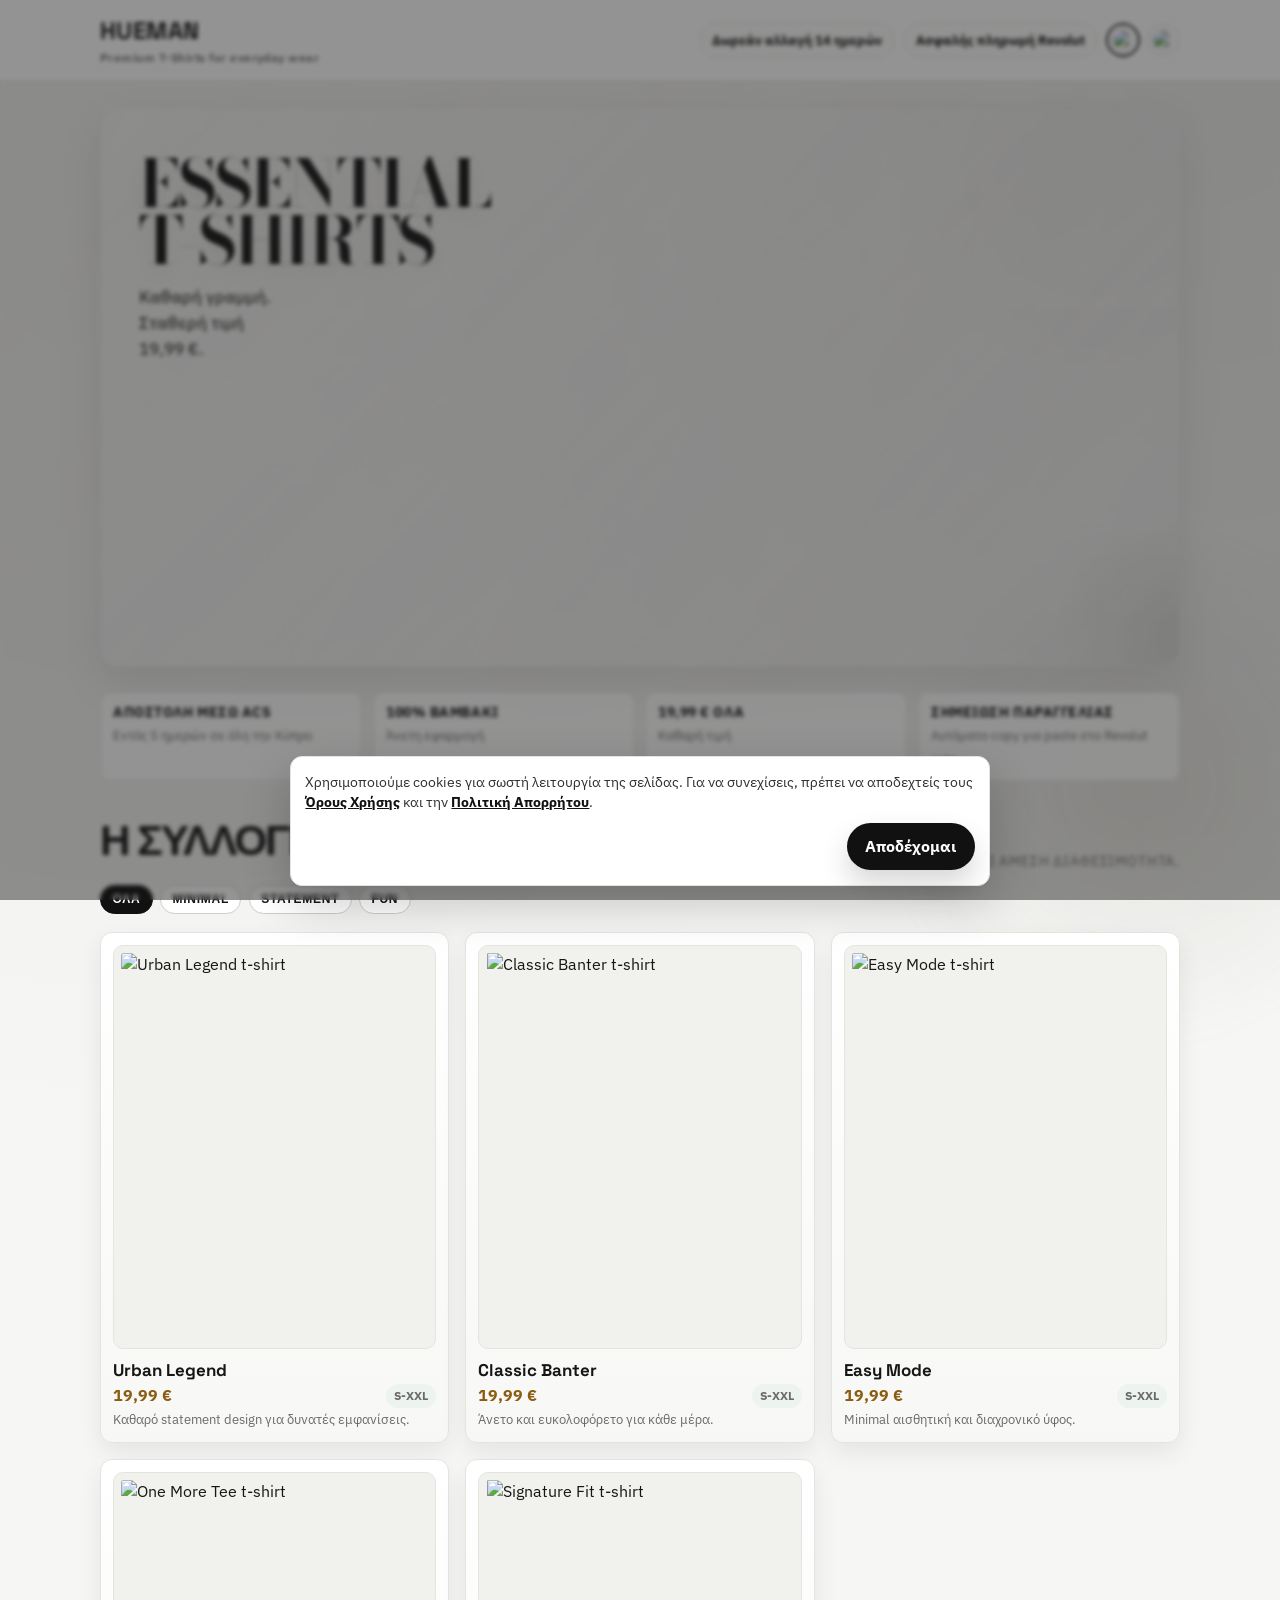
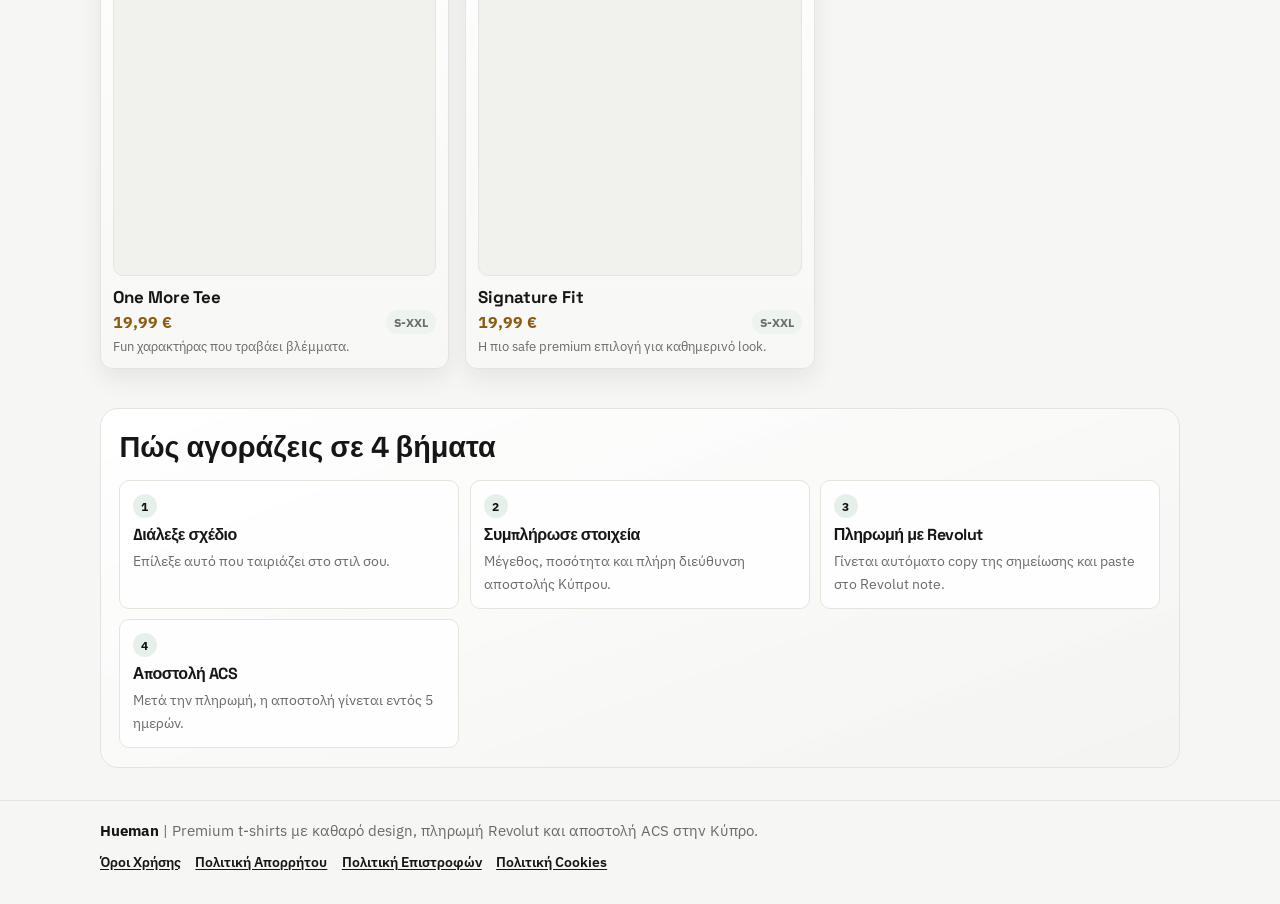
==== commit 5ac2d1cc: "Update website (2026-07-15 13:36)" ====
--- a/index.html
+++ b/index.html
@@ -3,7 +3,16 @@
 <head>
   <meta charset="UTF-8" />
   <meta name="viewport" content="width=device-width, initial-scale=1.0" />
-  <title>Threadline Studio | Premium T-Shirts</title>
+  <title>Hueman | Premium T-Shirts</title>
+  <!-- Google tag (gtag.js) -->
+  <script async src="https://www.googletagmanager.com/gtag/js?id=G-9R0CRMF9KV"></script>
+  <script>
+    window.dataLayer = window.dataLayer || [];
+    function gtag(){dataLayer.push(arguments);}
+    gtag('js', new Date());
+
+    gtag('config', 'G-9R0CRMF9KV');
+  </script>
   <link rel="icon" type="image/png" href="assets/icons/LOGO.png" />
   <link rel="apple-touch-icon" href="assets/icons/LOGO.png" />
   <link rel="preconnect" href="https://fonts.googleapis.com" />
@@ -992,7 +1001,7 @@
 <body>
   <header class="topbar">
     <div class="container nav">
-      <h1 class="brand">Threadline Studio
+      <h1 class="brand">Hueman
         <small>Premium T-Shirts for everyday wear</small>
       </h1>
       <div class="nav-actions">
@@ -1122,7 +1131,7 @@
 
   <footer class="footer">
     <div class="container">
-      <p class="footer-main" id="footerMain"><strong>Threadline Studio</strong> | Premium t-shirts με καθαρό design, πληρωμή Revolut και αποστολή ACS στην Κύπρο.</p>
+      <p class="footer-main" id="footerMain"><strong>Hueman</strong> | Premium t-shirts με καθαρό design, πληρωμή Revolut και αποστολή ACS στην Κύπρο.</p>
       <nav class="footer-links" aria-label="Νομικές σελίδες">
         <a href="terms-and-conditions.html" id="linkTerms">Όροι Χρήσης</a>
         <a href="privacy-policy.html" id="linkPrivacy">Πολιτική Απορρήτου</a>
@@ -1248,11 +1257,11 @@
 
   <script>
     const languageButtons = document.querySelectorAll('[data-lang-btn]');
-    const languageKey = 'threadlineLang';
+    const languageKey = 'huemanLang';
 
     const i18n = {
       el: {
-        title: 'Threadline Studio | Premium T-Shirts',
+        title: 'Hueman | Premium T-Shirts',
         chipReturns: 'Δωρεάν αλλαγή 14 ημερών',
         chipPayment: 'Ασφαλής πληρωμή Revolut',
         heroTitle: 'Essential <span>T-Shirts</span>',
@@ -1285,7 +1294,7 @@
         step3Text: 'Γίνεται αυτόματο copy της σημείωσης και paste στο Revolut note.',
         step4Title: 'Αποστολή ACS',
         step4Text: 'Μετά την πληρωμή, η αποστολή γίνεται εντός 5 ημερών.',
-        footerMain: '<strong>Threadline Studio</strong> | Premium t-shirts με καθαρό design, πληρωμή Revolut και αποστολή ACS στην Κύπρο.',
+        footerMain: '<strong>Hueman</strong> | Premium t-shirts με καθαρό design, πληρωμή Revolut και αποστολή ACS στην Κύπρο.',
         linkTerms: 'Όροι Χρήσης',
         linkPrivacy: 'Πολιτική Απορρήτου',
         linkReturns: 'Πολιτική Επιστροφών',
@@ -1295,7 +1304,7 @@
         langAria: 'Επιλογή γλώσσας'
       },
       en: {
-        title: 'Threadline Studio | Premium T-Shirts',
+        title: 'Hueman | Premium T-Shirts',
         chipReturns: 'Free exchange within 14 days',
         chipPayment: 'Secure Revolut payment',
         heroTitle: 'Essential <span>T-Shirts</span>',
@@ -1328,7 +1337,7 @@
         step3Text: 'The order note is copied automatically for the Revolut note field.',
         step4Title: 'ACS delivery',
         step4Text: 'After payment, shipping is completed within 5 days.',
-        footerMain: '<strong>Threadline Studio</strong> | Premium t-shirts with clean design, Revolut payment, and ACS shipping in Cyprus.',
+        footerMain: '<strong>Hueman</strong> | Premium t-shirts with clean design, Revolut payment, and ACS shipping in Cyprus.',
         linkTerms: 'Terms and Conditions',
         linkPrivacy: 'Privacy Policy',
         linkReturns: 'Returns Policy',
@@ -1373,7 +1382,7 @@
     }
 
     (() => {
-      const consentKey = "threadlineConsentAcceptedV1";
+      const consentKey = "huemanConsentAcceptedV1";
       if (localStorage.getItem(consentKey) === "yes") return;
 
       const acceptBtn = document.getElementById("acceptCookiesBtn");
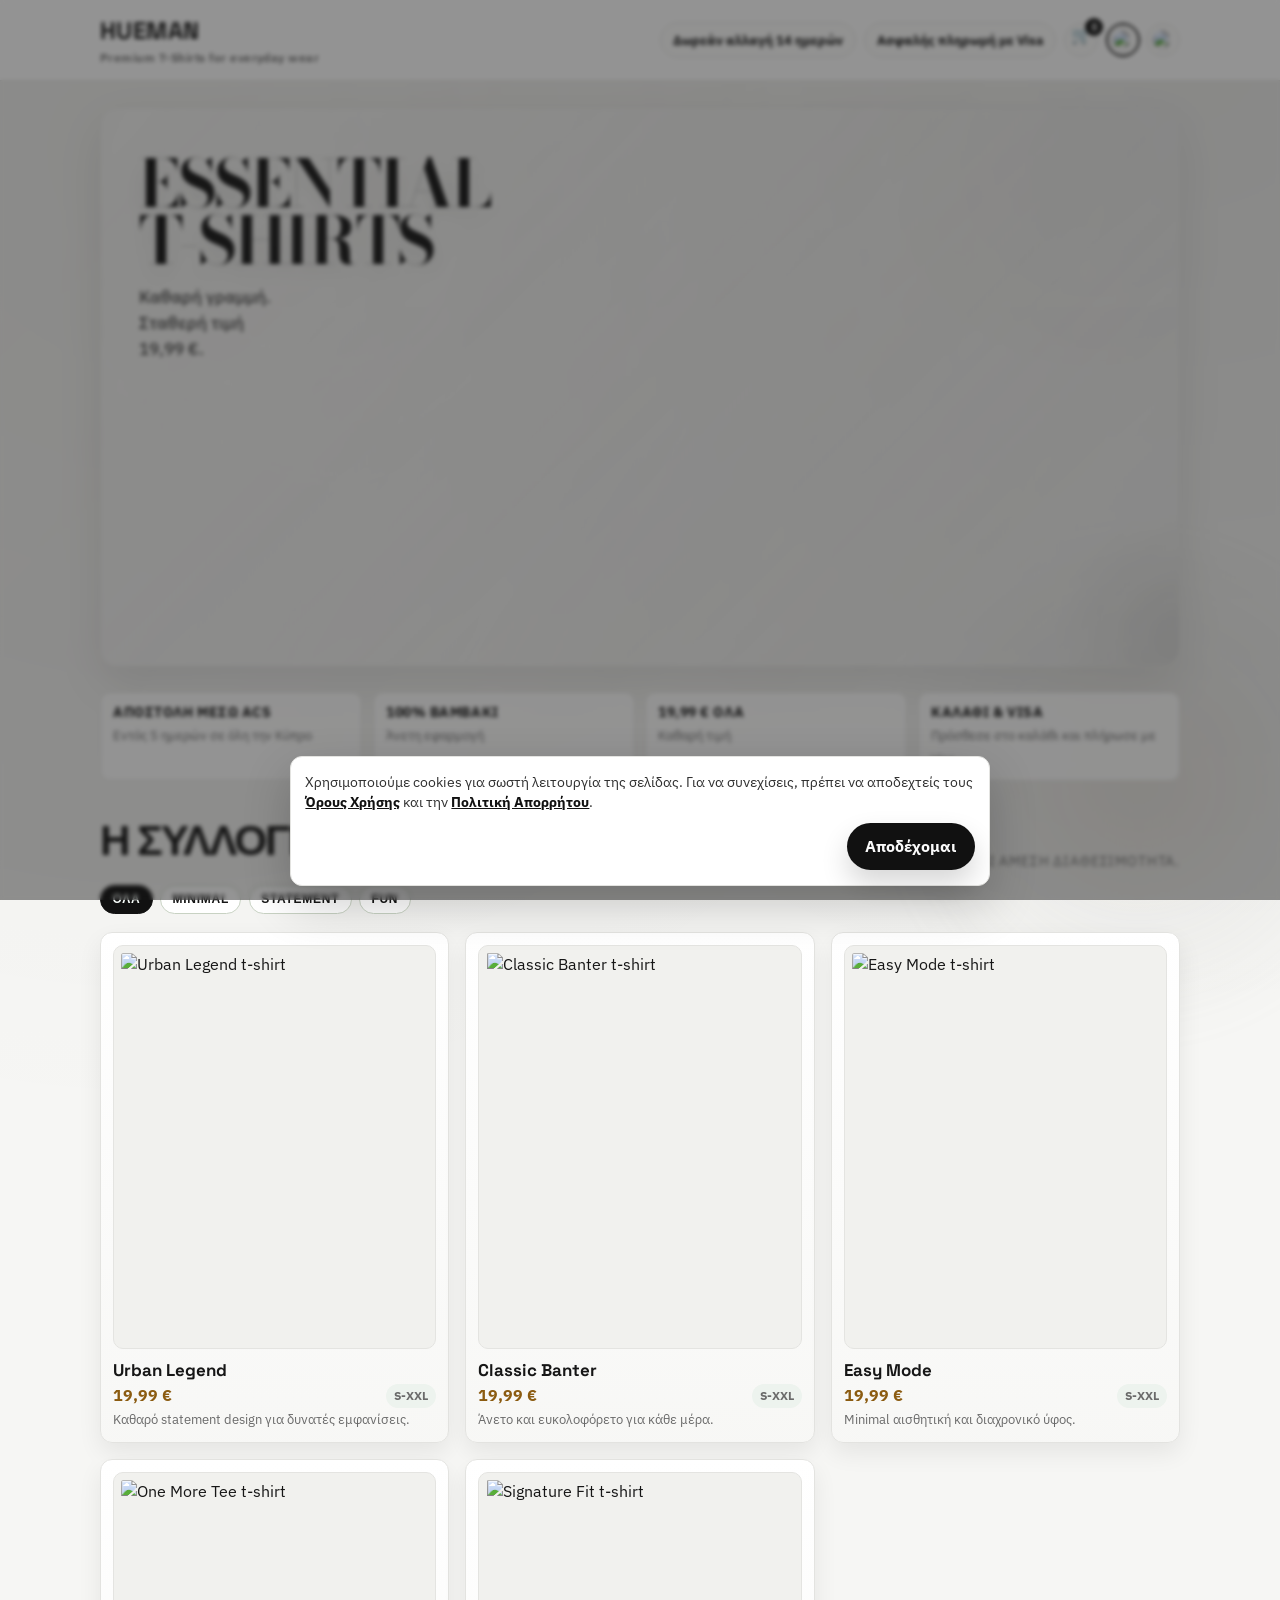
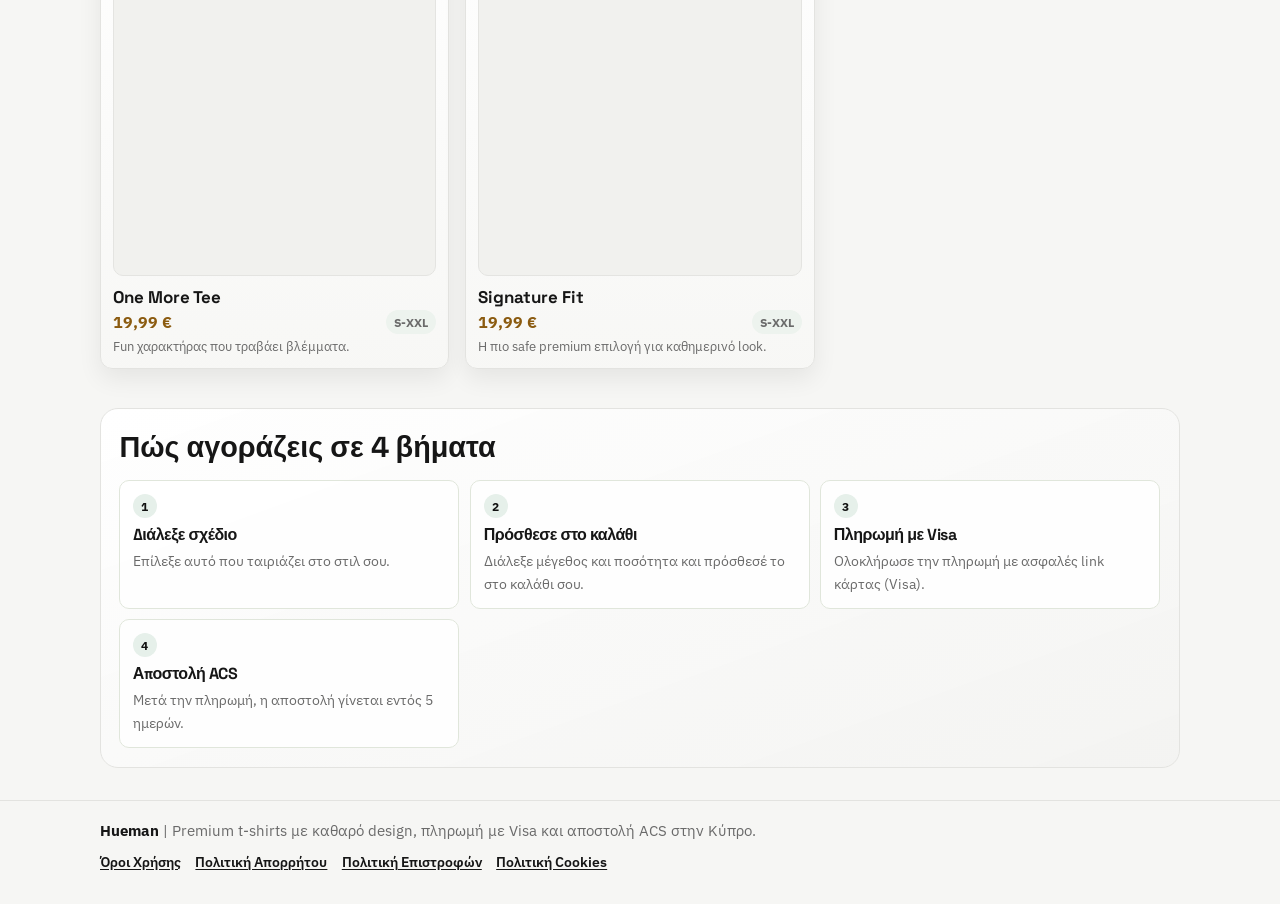
==== commit a4c62c28: "Update website (2026-07-20 10:33)" ====
--- a/index.html
+++ b/index.html
@@ -18,6 +18,7 @@
   <link rel="preconnect" href="https://fonts.googleapis.com" />
   <link rel="preconnect" href="https://fonts.gstatic.com" crossorigin />
   <link href="https://fonts.googleapis.com/css2?family=Bodoni+Moda:opsz,wght@6..96,600;6..96,700&family=Space+Grotesk:wght@500;700&family=IBM+Plex+Sans:wght@400;500;600;700&display=swap" rel="stylesheet" />
+  <link rel="stylesheet" href="assets/css/cart.css" />
   <style>
     :root {
       --bg: #f6f6f4;
@@ -1006,7 +1007,10 @@
       </h1>
       <div class="nav-actions">
         <span class="chip" id="chipReturns">Δωρεάν αλλαγή 14 ημερών</span>
-        <span class="chip" id="chipPayment">Ασφαλής πληρωμή Revolut</span>
+        <span class="chip" id="chipPayment">Ασφαλής πληρωμή με Visa</span>
+        <button type="button" class="cart-btn" id="cartToggleBtn" data-cart-toggle aria-label="Καλάθι αγορών">
+          🛒<span class="cart-badge" id="cartBadgeIndex" data-cart-badge hidden>0</span>
+        </button>
         <div class="lang-switch" role="group" aria-label="Επιλογή γλώσσας">
           <button type="button" class="lang-btn" data-lang-btn="el" aria-label="Ελληνικά">
             <img src="https://images.emojiterra.com/google/noto-emoji/unicode-17.0/color/svg/1f1ec-1f1f7.svg" alt="GR" />
@@ -1034,7 +1038,7 @@
         <div class="trust-item reveal-item"><strong id="trust1Title">Αποστολή μέσω ACS</strong><span id="trust1Text">Εντός 5 ημερών σε όλη την Κύπρο</span></div>
         <div class="trust-item reveal-item"><strong id="trust2Title">100% βαμβάκι</strong><span id="trust2Text">Άνετη εφαρμογή</span></div>
         <div class="trust-item reveal-item"><strong id="trust3Title">19,99 € όλα</strong><span id="trust3Text">Καθαρή τιμή</span></div>
-        <div class="trust-item reveal-item"><strong id="trust4Title">Σημείωση παραγγελίας</strong><span id="trust4Text">Αυτόματο copy για paste στο Revolut note</span></div>
+        <div class="trust-item reveal-item"><strong id="trust4Title">Καλάθι & Visa</strong><span id="trust4Text">Πρόσθεσε στο καλάθι και πλήρωσε με Visa</span></div>
       </div>
     </section>
 
@@ -1121,8 +1125,8 @@
         <h3 id="steps-heading">Πώς αγοράζεις σε 4 βήματα</h3>
         <div class="step-grid">
           <article class="step reveal-item"><b>1</b><strong id="step1Title">Διάλεξε σχέδιο</strong><span id="step1Text">Επίλεξε αυτό που ταιριάζει στο στιλ σου.</span></article>
-          <article class="step reveal-item"><b>2</b><strong id="step2Title">Συμπλήρωσε στοιχεία</strong><span id="step2Text">Μέγεθος, ποσότητα και πλήρη διεύθυνση αποστολής Κύπρου.</span></article>
-          <article class="step reveal-item"><b>3</b><strong id="step3Title">Πληρωμή με Revolut</strong><span id="step3Text">Γίνεται αυτόματο copy της σημείωσης και paste στο Revolut note.</span></article>
+          <article class="step reveal-item"><b>2</b><strong id="step2Title">Πρόσθεσε στο καλάθι</strong><span id="step2Text">Διάλεξε μέγεθος και ποσότητα και πρόσθεσέ το στο καλάθι σου.</span></article>
+          <article class="step reveal-item"><b>3</b><strong id="step3Title">Πληρωμή με Visa</strong><span id="step3Text">Ολοκλήρωσε την πληρωμή με ασφαλές link κάρτας (Visa).</span></article>
           <article class="step reveal-item"><b>4</b><strong id="step4Title">Αποστολή ACS</strong><span id="step4Text">Μετά την πληρωμή, η αποστολή γίνεται εντός 5 ημερών.</span></article>
         </div>
       </div>
@@ -1131,7 +1135,7 @@
 
   <footer class="footer">
     <div class="container">
-      <p class="footer-main" id="footerMain"><strong>Hueman</strong> | Premium t-shirts με καθαρό design, πληρωμή Revolut και αποστολή ACS στην Κύπρο.</p>
+      <p class="footer-main" id="footerMain"><strong>Hueman</strong> | Premium t-shirts με καθαρό design, πληρωμή με Visa και αποστολή ACS στην Κύπρο.</p>
       <nav class="footer-links" aria-label="Νομικές σελίδες">
         <a href="terms-and-conditions.html" id="linkTerms">Όροι Χρήσης</a>
         <a href="privacy-policy.html" id="linkPrivacy">Πολιτική Απορρήτου</a>
@@ -1141,6 +1145,7 @@
     </div>
   </footer>
 
+  <script src="assets/js/cart.js"></script>
   <script>
     const filterButtons = document.querySelectorAll('.filter-btn');
     const cards = document.querySelectorAll('.card');
@@ -1263,7 +1268,7 @@
       el: {
         title: 'Hueman | Premium T-Shirts',
         chipReturns: 'Δωρεάν αλλαγή 14 ημερών',
-        chipPayment: 'Ασφαλής πληρωμή Revolut',
+        chipPayment: 'Ασφαλής πληρωμή με Visa',
         heroTitle: 'Essential <span>T-Shirts</span>',
         heroSubtitle: 'Καθαρή γραμμή.<br />Σταθερή τιμή<br /><span class="hero-price">19,99&nbsp;€.</span>',
         trust1Title: 'Αποστολή μέσω ACS',
@@ -1272,8 +1277,8 @@
         trust2Text: 'Άνετη εφαρμογή',
         trust3Title: '19,99 € όλα',
         trust3Text: 'Καθαρή τιμή',
-        trust4Title: 'Σημείωση παραγγελίας',
-        trust4Text: 'Αυτόματο copy για paste στο Revolut note',
+        trust4Title: 'Καλάθι & Visa',
+        trust4Text: 'Πρόσθεσε στο καλάθι και πλήρωσε με Visa',
         'products-heading': 'Η συλλογή',
         productsSub: '5 σχέδια με ίδια τιμή και άμεση διαθεσιμότητα.',
         filterAll: 'Όλα',
@@ -1288,13 +1293,13 @@
         'steps-heading': 'Πώς αγοράζεις σε 4 βήματα',
         step1Title: 'Διάλεξε σχέδιο',
         step1Text: 'Επίλεξε αυτό που ταιριάζει στο στιλ σου.',
-        step2Title: 'Συμπλήρωσε στοιχεία',
-        step2Text: 'Μέγεθος, ποσότητα και πλήρη διεύθυνση αποστολής Κύπρου.',
-        step3Title: 'Πληρωμή με Revolut',
-        step3Text: 'Γίνεται αυτόματο copy της σημείωσης και paste στο Revolut note.',
+        step2Title: 'Πρόσθεσε στο καλάθι',
+        step2Text: 'Διάλεξε μέγεθος και ποσότητα και πρόσθεσέ το στο καλάθι σου.',
+        step3Title: 'Πληρωμή με Visa',
+        step3Text: 'Ολοκλήρωσε την πληρωμή με ασφαλές link κάρτας (Visa).',
         step4Title: 'Αποστολή ACS',
         step4Text: 'Μετά την πληρωμή, η αποστολή γίνεται εντός 5 ημερών.',
-        footerMain: '<strong>Hueman</strong> | Premium t-shirts με καθαρό design, πληρωμή Revolut και αποστολή ACS στην Κύπρο.',
+        footerMain: '<strong>Hueman</strong> | Premium t-shirts με καθαρό design, πληρωμή με Visa και αποστολή ACS στην Κύπρο.',
         linkTerms: 'Όροι Χρήσης',
         linkPrivacy: 'Πολιτική Απορρήτου',
         linkReturns: 'Πολιτική Επιστροφών',
@@ -1306,7 +1311,7 @@
       en: {
         title: 'Hueman | Premium T-Shirts',
         chipReturns: 'Free exchange within 14 days',
-        chipPayment: 'Secure Revolut payment',
+        chipPayment: 'Secure Visa payment',
         heroTitle: 'Essential <span>T-Shirts</span>',
         heroSubtitle: 'Clean lines.<br />Stable price<br /><span class="hero-price">€19.99</span>',
         trust1Title: 'Shipping via ACS',
@@ -1315,8 +1320,8 @@
         trust2Text: 'Comfortable fit',
         trust3Title: '€19.99 all designs',
         trust3Text: 'Transparent pricing',
-        trust4Title: 'Order note',
-        trust4Text: 'Automatic copy for paste in Revolut note',
+        trust4Title: 'Cart & Visa',
+        trust4Text: 'Add to cart and pay with Visa',
         'products-heading': 'The Collection',
         productsSub: '5 designs with the same price and instant availability.',
         filterAll: 'All',
@@ -1331,13 +1336,13 @@
         'steps-heading': 'How to buy in 4 steps',
         step1Title: 'Choose a design',
         step1Text: 'Pick the one that matches your style.',
-        step2Title: 'Fill in details',
-        step2Text: 'Size, quantity, and full Cyprus shipping address.',
-        step3Title: 'Pay with Revolut',
-        step3Text: 'The order note is copied automatically for the Revolut note field.',
+        step2Title: 'Add to cart',
+        step2Text: 'Pick a size and quantity and add it to your cart.',
+        step3Title: 'Pay with Visa',
+        step3Text: 'Complete payment through a secure card (Visa) link.',
         step4Title: 'ACS delivery',
         step4Text: 'After payment, shipping is completed within 5 days.',
-        footerMain: '<strong>Hueman</strong> | Premium t-shirts with clean design, Revolut payment, and ACS shipping in Cyprus.',
+        footerMain: '<strong>Hueman</strong> | Premium t-shirts with clean design, Visa payment, and ACS shipping in Cyprus.',
         linkTerms: 'Terms and Conditions',
         linkPrivacy: 'Privacy Policy',
         linkReturns: 'Returns Policy',
@@ -1365,6 +1370,8 @@
         btn.classList.toggle('active', isActive);
         btn.setAttribute('aria-pressed', isActive ? 'true' : 'false');
       });
+
+      if (window.HuemanCart) window.HuemanCart.refreshLanguage();
     }
 
     const savedLanguage = localStorage.getItem(languageKey);
--- a/assets/css/cart.css
+++ b/assets/css/cart.css
@@ -0,0 +1,266 @@
+.cart-btn {
+  position: relative;
+  width: 34px;
+  height: 34px;
+  border: 1px solid #e3e3e0;
+  border-radius: 999px;
+  padding: 0;
+  background: #fbfbfa;
+  display: inline-grid;
+  place-items: center;
+  cursor: pointer;
+  font-size: 1.05rem;
+  line-height: 1;
+  flex: 0 0 auto;
+}
+
+.cart-btn:hover {
+  border-color: #111111;
+}
+
+.cart-badge {
+  position: absolute;
+  top: -6px;
+  right: -6px;
+  min-width: 18px;
+  height: 18px;
+  padding: 0 4px;
+  border-radius: 999px;
+  background: #111111;
+  color: #fafafa;
+  font-size: 0.66rem;
+  font-weight: 800;
+  display: inline-grid;
+  place-items: center;
+  line-height: 1;
+}
+
+.cart-overlay {
+  position: fixed;
+  inset: 0;
+  background: rgba(22, 22, 22, 0.46);
+  backdrop-filter: blur(2px);
+  z-index: 10040;
+  opacity: 0;
+  visibility: hidden;
+  transition: opacity 220ms ease;
+}
+
+.cart-overlay.is-open {
+  opacity: 1;
+  visibility: visible;
+}
+
+.cart-drawer {
+  position: fixed;
+  top: 0;
+  right: 0;
+  bottom: 0;
+  width: min(420px, 100%);
+  background: #ffffff;
+  z-index: 10050;
+  box-shadow: -18px 0 48px rgba(0, 0, 0, 0.18);
+  transform: translateX(100%);
+  transition: transform 260ms cubic-bezier(0.16, 1, 0.3, 1);
+  display: flex;
+  flex-direction: column;
+  padding: 1rem;
+  overflow-y: auto;
+  font-family: "IBM Plex Sans", "Segoe UI", sans-serif;
+  color: #161616;
+}
+
+.cart-drawer.is-open {
+  transform: translateX(0);
+}
+
+.cart-drawer-head {
+  display: flex;
+  align-items: center;
+  justify-content: space-between;
+  margin-bottom: 0.75rem;
+}
+
+.cart-drawer-head h3 {
+  margin: 0;
+  font-family: "Space Grotesk", sans-serif;
+  font-size: 1.3rem;
+  letter-spacing: -0.02em;
+}
+
+.cart-close {
+  border: 1px solid #e3e3e0;
+  background: #fbfbfa;
+  width: 32px;
+  height: 32px;
+  border-radius: 999px;
+  font-size: 1.1rem;
+  line-height: 1;
+  cursor: pointer;
+}
+
+.cart-empty {
+  color: #6a6a6a;
+  font-size: 0.9rem;
+  padding: 1.5rem 0;
+  text-align: center;
+}
+
+.cart-items {
+  display: grid;
+  gap: 0.65rem;
+  margin-bottom: 0.9rem;
+}
+
+.cart-item {
+  display: grid;
+  grid-template-columns: 56px 1fr auto;
+  gap: 0.6rem;
+  border: 1px solid #e3e3e0;
+  border-radius: 10px;
+  padding: 0.55rem;
+  align-items: center;
+}
+
+.cart-item img {
+  width: 56px;
+  height: 56px;
+  object-fit: contain;
+  background: #f1f1ee;
+  border-radius: 8px;
+  border: 1px solid #e4e4e1;
+  padding: 0.25rem;
+}
+
+.cart-item-name {
+  font-weight: 700;
+  font-size: 0.9rem;
+}
+
+.cart-item-meta {
+  font-size: 0.78rem;
+  color: #6a6a6a;
+  margin-top: 0.15rem;
+}
+
+.cart-item-qty {
+  display: inline-flex;
+  align-items: center;
+  gap: 0.35rem;
+  margin-top: 0.35rem;
+}
+
+.cart-qty-btn {
+  width: 24px;
+  height: 24px;
+  border-radius: 999px;
+  border: 1px solid #e3e3e0;
+  background: #fbfbfa;
+  cursor: pointer;
+  font-weight: 700;
+  line-height: 1;
+}
+
+.cart-item-price {
+  font-weight: 800;
+  font-size: 0.88rem;
+  text-align: right;
+  white-space: nowrap;
+}
+
+.cart-item-remove {
+  border: 0;
+  background: none;
+  color: #8a8a8a;
+  font-size: 0.74rem;
+  text-decoration: underline;
+  cursor: pointer;
+  padding: 0;
+  margin-top: 0.3rem;
+  display: block;
+}
+
+.cart-address {
+  border-top: 1px solid #e3e3e0;
+  padding-top: 0.8rem;
+  margin-bottom: 0.8rem;
+}
+
+.cart-address-title {
+  margin: 0 0 0.5rem;
+  font-weight: 800;
+  font-size: 0.86rem;
+  text-transform: uppercase;
+  letter-spacing: 0.04em;
+}
+
+.cart-address-grid {
+  display: grid;
+  grid-template-columns: 1fr 1fr;
+  gap: 0.5rem;
+}
+
+.cart-address-grid input {
+  grid-column: span 1;
+  border: 1px solid #e3e3e0;
+  border-radius: 8px;
+  padding: 0.5rem 0.6rem;
+  font: inherit;
+  font-size: 0.85rem;
+  width: 100%;
+}
+
+.cart-field-full {
+  grid-column: 1 / -1;
+}
+
+.cart-summary {
+  display: flex;
+  align-items: center;
+  justify-content: space-between;
+  font-size: 0.95rem;
+  padding: 0.6rem 0;
+  border-top: 1px solid #e3e3e0;
+}
+
+.cart-summary strong {
+  font-size: 1.1rem;
+}
+
+.cart-note {
+  font-size: 0.78rem;
+  color: #444;
+  margin: 0.2rem 0;
+}
+
+.cart-hint {
+  font-size: 0.72rem;
+  color: #8a8a8a;
+  margin: 0.1rem 0 0.6rem;
+}
+
+.cart-warning {
+  background: #fdecec;
+  border: 1px solid #f2b8b8;
+  color: #8a1f1f;
+  border-radius: 8px;
+  padding: 0.55rem 0.7rem;
+  font-size: 0.78rem;
+  margin-bottom: 0.6rem;
+}
+
+.cart-actions {
+  margin-top: auto;
+  padding-top: 0.6rem;
+}
+
+.cart-actions .btn {
+  width: 100%;
+}
+
+@media (max-width: 420px) {
+  .cart-drawer {
+    width: 100%;
+    padding: 0.85rem;
+  }
+}
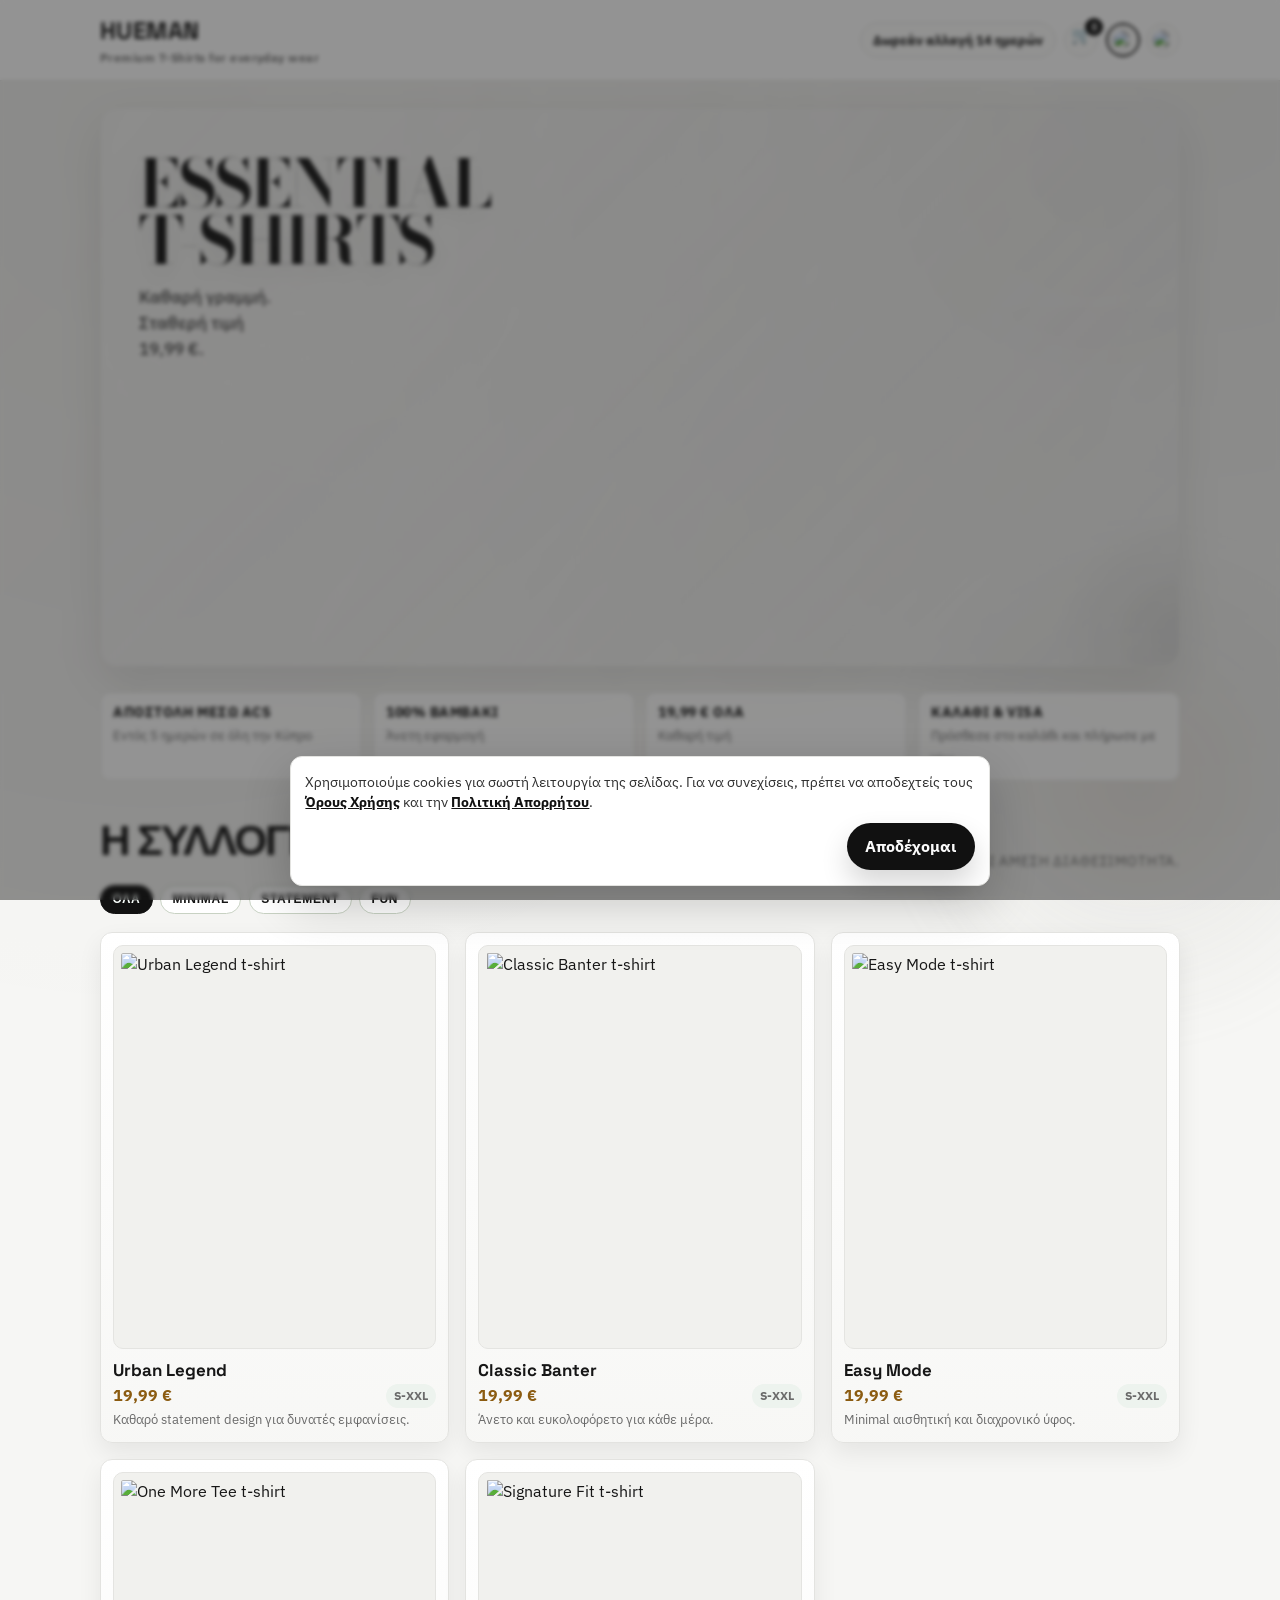
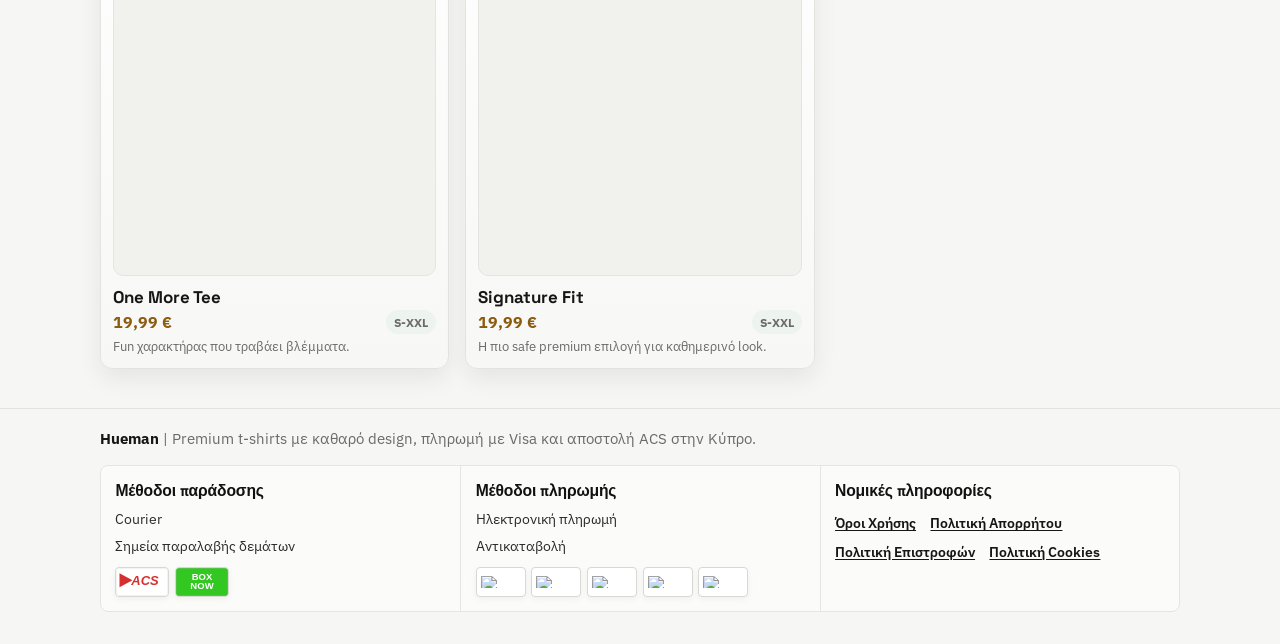
==== commit 84f186a3: "Update website (2026-07-22 11:03)" ====
--- a/index.html
+++ b/index.html
@@ -19,6 +19,7 @@
   <link rel="preconnect" href="https://fonts.gstatic.com" crossorigin />
   <link href="https://fonts.googleapis.com/css2?family=Bodoni+Moda:opsz,wght@6..96,600;6..96,700&family=Space+Grotesk:wght@500;700&family=IBM+Plex+Sans:wght@400;500;600;700&display=swap" rel="stylesheet" />
   <link rel="stylesheet" href="assets/css/cart.css" />
+  <link rel="stylesheet" href="assets/css/payment-methods.css" />
   <style>
     :root {
       --bg: #f6f6f4;
@@ -972,12 +973,6 @@
       }
     }
 
-    @media (max-width: 520px) {
-      #chipPayment {
-        display: none;
-      }
-    }
-
     @media (prefers-reduced-motion: reduce) {
       *,
       *::before,
@@ -1007,7 +1002,6 @@
       </h1>
       <div class="nav-actions">
         <span class="chip" id="chipReturns">Δωρεάν αλλαγή 14 ημερών</span>
-        <span class="chip" id="chipPayment">Ασφαλής πληρωμή με Visa</span>
         <button type="button" class="cart-btn" id="cartToggleBtn" data-cart-toggle aria-label="Καλάθι αγορών">
           🛒<span class="cart-badge" id="cartBadgeIndex" data-cart-badge hidden>0</span>
         </button>
@@ -1120,36 +1114,63 @@
       </div>
     </section>
 
-    <section class="steps" aria-labelledby="steps-heading">
-      <div class="container steps-shell">
-        <h3 id="steps-heading">Πώς αγοράζεις σε 4 βήματα</h3>
-        <div class="step-grid">
-          <article class="step reveal-item"><b>1</b><strong id="step1Title">Διάλεξε σχέδιο</strong><span id="step1Text">Επίλεξε αυτό που ταιριάζει στο στιλ σου.</span></article>
-          <article class="step reveal-item"><b>2</b><strong id="step2Title">Πρόσθεσε στο καλάθι</strong><span id="step2Text">Διάλεξε μέγεθος και ποσότητα και πρόσθεσέ το στο καλάθι σου.</span></article>
-          <article class="step reveal-item"><b>3</b><strong id="step3Title">Πληρωμή με Visa</strong><span id="step3Text">Ολοκλήρωσε την πληρωμή με ασφαλές link κάρτας (Visa).</span></article>
-          <article class="step reveal-item"><b>4</b><strong id="step4Title">Αποστολή ACS</strong><span id="step4Text">Μετά την πληρωμή, η αποστολή γίνεται εντός 5 ημερών.</span></article>
-        </div>
-      </div>
-    </section>
   </main>
 
   <footer class="footer">
     <div class="container">
       <p class="footer-main" id="footerMain"><strong>Hueman</strong> | Premium t-shirts με καθαρό design, πληρωμή με Visa και αποστολή ACS στην Κύπρο.</p>
-      <nav class="footer-links" aria-label="Νομικές σελίδες">
-        <a href="terms-and-conditions.html" id="linkTerms">Όροι Χρήσης</a>
-        <a href="privacy-policy.html" id="linkPrivacy">Πολιτική Απορρήτου</a>
-        <a href="returns-policy.html" id="linkReturns">Πολιτική Επιστροφών</a>
-        <a href="cookies-policy.html" id="linkCookies">Πολιτική Cookies</a>
-      </nav>
+      <section class="commerce-panels" aria-label="Μέθοδοι παράδοσης και πληρωμής">
+        <div class="commerce-column">
+          <h4 class="commerce-title">Μέθοδοι παράδοσης</h4>
+          <p class="commerce-line">Courier</p>
+          <p class="commerce-line">Σημεία παραλαβής δεμάτων</p>
+          <ul class="delivery-badges" aria-label="Delivery options">
+            <li class="delivery-badge"><img src="assets/icons/acs.svg" alt="ACS" loading="lazy" decoding="async" /></li>
+            <li class="delivery-badge"><img src="assets/icons/box-now.svg" alt="BOX NOW" loading="lazy" decoding="async" /></li>
+          </ul>
+        </div>
+        <div class="commerce-column">
+          <h4 class="commerce-title">Μέθοδοι πληρωμής</h4>
+          <p class="commerce-line">Ηλεκτρονική πληρωμή</p>
+          <p class="commerce-line">Αντικαταβολή</p>
+          <ul class="payment-badges" aria-label="Payment options">
+            <li class="payment-badge"><img src="https://www.sakellaris.gr/static/version1783678609/frontend/MageGuide/Sakellaris/el_GR/images/mastercard.svg" alt="Mastercard" loading="lazy" decoding="async" /></li>
+            <li class="payment-badge"><img src="https://www.sakellaris.gr/static/version1783678609/frontend/MageGuide/Sakellaris/el_GR/images/visa.svg" alt="Visa" loading="lazy" decoding="async" /></li>
+            <li class="payment-badge"><img src="https://www.sakellaris.gr/static/version1783678609/frontend/MageGuide/Sakellaris/el_GR/images/maestro.svg" alt="Maestro" loading="lazy" decoding="async" /></li>
+            <li class="payment-badge"><img src="https://www.sakellaris.gr/static/version1783678609/frontend/MageGuide/Sakellaris/el_GR/images/diners.svg" alt="Diners" loading="lazy" decoding="async" /></li>
+            <li class="payment-badge"><img src="https://www.sakellaris.gr/static/version1783678609/frontend/MageGuide/Sakellaris/el_GR/images/americanexpress.svg" alt="American Express" loading="lazy" decoding="async" /></li>
+          </ul>
+        </div>
+        <div class="commerce-column">
+          <h4 class="commerce-title">Νομικές πληροφορίες</h4>
+          <nav class="footer-links commerce-links" aria-label="Νομικές σελίδες">
+            <a href="terms-and-conditions.html" id="linkTerms">Όροι Χρήσης</a>
+            <a href="privacy-policy.html" id="linkPrivacy">Πολιτική Απορρήτου</a>
+            <a href="returns-policy.html" id="linkReturns">Πολιτική Επιστροφών</a>
+            <a href="cookies-policy.html" id="linkCookies">Πολιτική Cookies</a>
+          </nav>
+        </div>
+      </section>
     </div>
   </footer>
 
+  <script src="assets/js/product-catalog.js"></script>
   <script src="assets/js/cart.js"></script>
   <script>
     const filterButtons = document.querySelectorAll('.filter-btn');
     const cards = document.querySelectorAll('.card');
     const revealItems = document.querySelectorAll('.reveal-item');
+    const productCatalogApi = window.HuemanProductCatalog || null;
+
+    function applyCatalogDescriptions(lang) {
+      if (!productCatalogApi || typeof productCatalogApi.getIndexDescriptionMap !== 'function') return;
+      const descriptionMap = productCatalogApi.getIndexDescriptionMap(lang);
+      Object.keys(descriptionMap).forEach((id) => {
+        const el = document.getElementById(id);
+        if (!el) return;
+        el.textContent = descriptionMap[id];
+      });
+    }
 
     filterButtons.forEach((btn) => {
       btn.addEventListener('click', () => {
@@ -1268,7 +1289,6 @@
       el: {
         title: 'Hueman | Premium T-Shirts',
         chipReturns: 'Δωρεάν αλλαγή 14 ημερών',
-        chipPayment: 'Ασφαλής πληρωμή με Visa',
         heroTitle: 'Essential <span>T-Shirts</span>',
         heroSubtitle: 'Καθαρή γραμμή.<br />Σταθερή τιμή<br /><span class="hero-price">19,99&nbsp;€.</span>',
         trust1Title: 'Αποστολή μέσω ACS',
@@ -1311,7 +1331,6 @@
       en: {
         title: 'Hueman | Premium T-Shirts',
         chipReturns: 'Free exchange within 14 days',
-        chipPayment: 'Secure Visa payment',
         heroTitle: 'Essential <span>T-Shirts</span>',
         heroSubtitle: 'Clean lines.<br />Stable price<br /><span class="hero-price">€19.99</span>',
         trust1Title: 'Shipping via ACS',
@@ -1372,6 +1391,7 @@
       });
 
       if (window.HuemanCart) window.HuemanCart.refreshLanguage();
+      applyCatalogDescriptions(lang);
     }
 
     const savedLanguage = localStorage.getItem(languageKey);
--- a/assets/css/payment-methods.css
+++ b/assets/css/payment-methods.css
@@ -0,0 +1,150 @@
+.commerce-panels {
+  margin-top: 1rem;
+  border: 1px solid #e5e5e2;
+  background: #fbfbfa;
+  border-radius: 8px;
+  display: grid;
+  grid-template-columns: 1fr;
+}
+
+.commerce-column {
+  padding: 0.9rem;
+}
+
+.commerce-column + .commerce-column {
+  border-top: 1px solid #e5e5e2;
+}
+
+.commerce-title {
+  margin: 0;
+  font-family: "Space Grotesk", sans-serif;
+  font-size: 0.98rem;
+  letter-spacing: -0.01em;
+  color: #111111;
+}
+
+.commerce-line {
+  margin: 0.45rem 0 0;
+  font-size: 0.86rem;
+  color: #2a2a2a;
+}
+
+.commerce-links {
+  margin-top: 0.6rem;
+  display: grid;
+  gap: 0.32rem;
+}
+
+.commerce-links a {
+  display: inline-block;
+  width: fit-content;
+  font-size: 0.8rem;
+  text-decoration: underline;
+  text-underline-offset: 2px;
+  color: #1b1b1b;
+  font-weight: 600;
+}
+
+.delivery-badges,
+.payment-badges {
+  margin: 0.6rem 0 0;
+  padding: 0;
+  list-style: none;
+  display: flex;
+  flex-wrap: wrap;
+  gap: 0.35rem;
+}
+
+.delivery-badge {
+  width: 54px;
+  height: 30px;
+  border: 1px solid #d8d8d4;
+  border-radius: 4px;
+  background: #ffffff;
+  box-shadow: 0 2px 6px rgba(0, 0, 0, 0.05);
+  display: inline-flex;
+  align-items: center;
+  justify-content: center;
+  overflow: hidden;
+}
+
+.delivery-badge img {
+  display: block;
+  width: 100%;
+  height: 100%;
+  object-fit: contain;
+}
+
+.payment-badges {
+  margin-top: 0.6rem;
+}
+
+.payment-badge {
+  border: 1px solid #d8d8d4;
+  border-radius: 4px;
+  background: #ffffff;
+  width: 50px;
+  height: 30px;
+  padding: 0.25rem;
+  display: inline-flex;
+  align-items: center;
+  justify-content: center;
+  box-shadow: 0 2px 6px rgba(0, 0, 0, 0.05);
+}
+
+.payment-badge img {
+  display: block;
+  width: auto;
+  height: 12px;
+  max-width: 40px;
+}
+
+@media (max-width: 759px) {
+  .commerce-panels {
+    margin-top: 0.85rem;
+  }
+
+  .commerce-column {
+    padding: 0.75rem;
+  }
+
+  .commerce-title {
+    font-size: 0.92rem;
+  }
+
+  .commerce-line {
+    margin-top: 0.4rem;
+    font-size: 0.82rem;
+  }
+
+  .commerce-links a {
+    font-size: 0.76rem;
+  }
+
+  .delivery-badge {
+    width: 50px;
+    height: 28px;
+  }
+
+  .payment-badge {
+    width: 46px;
+    height: 28px;
+    padding: 0.2rem;
+  }
+
+  .payment-badge img {
+    height: 11px;
+    max-width: 36px;
+  }
+}
+
+@media (min-width: 760px) {
+  .commerce-panels {
+    grid-template-columns: repeat(3, minmax(0, 1fr));
+  }
+
+  .commerce-column + .commerce-column {
+    border-top: 0;
+    border-left: 1px solid #e5e5e2;
+  }
+}
